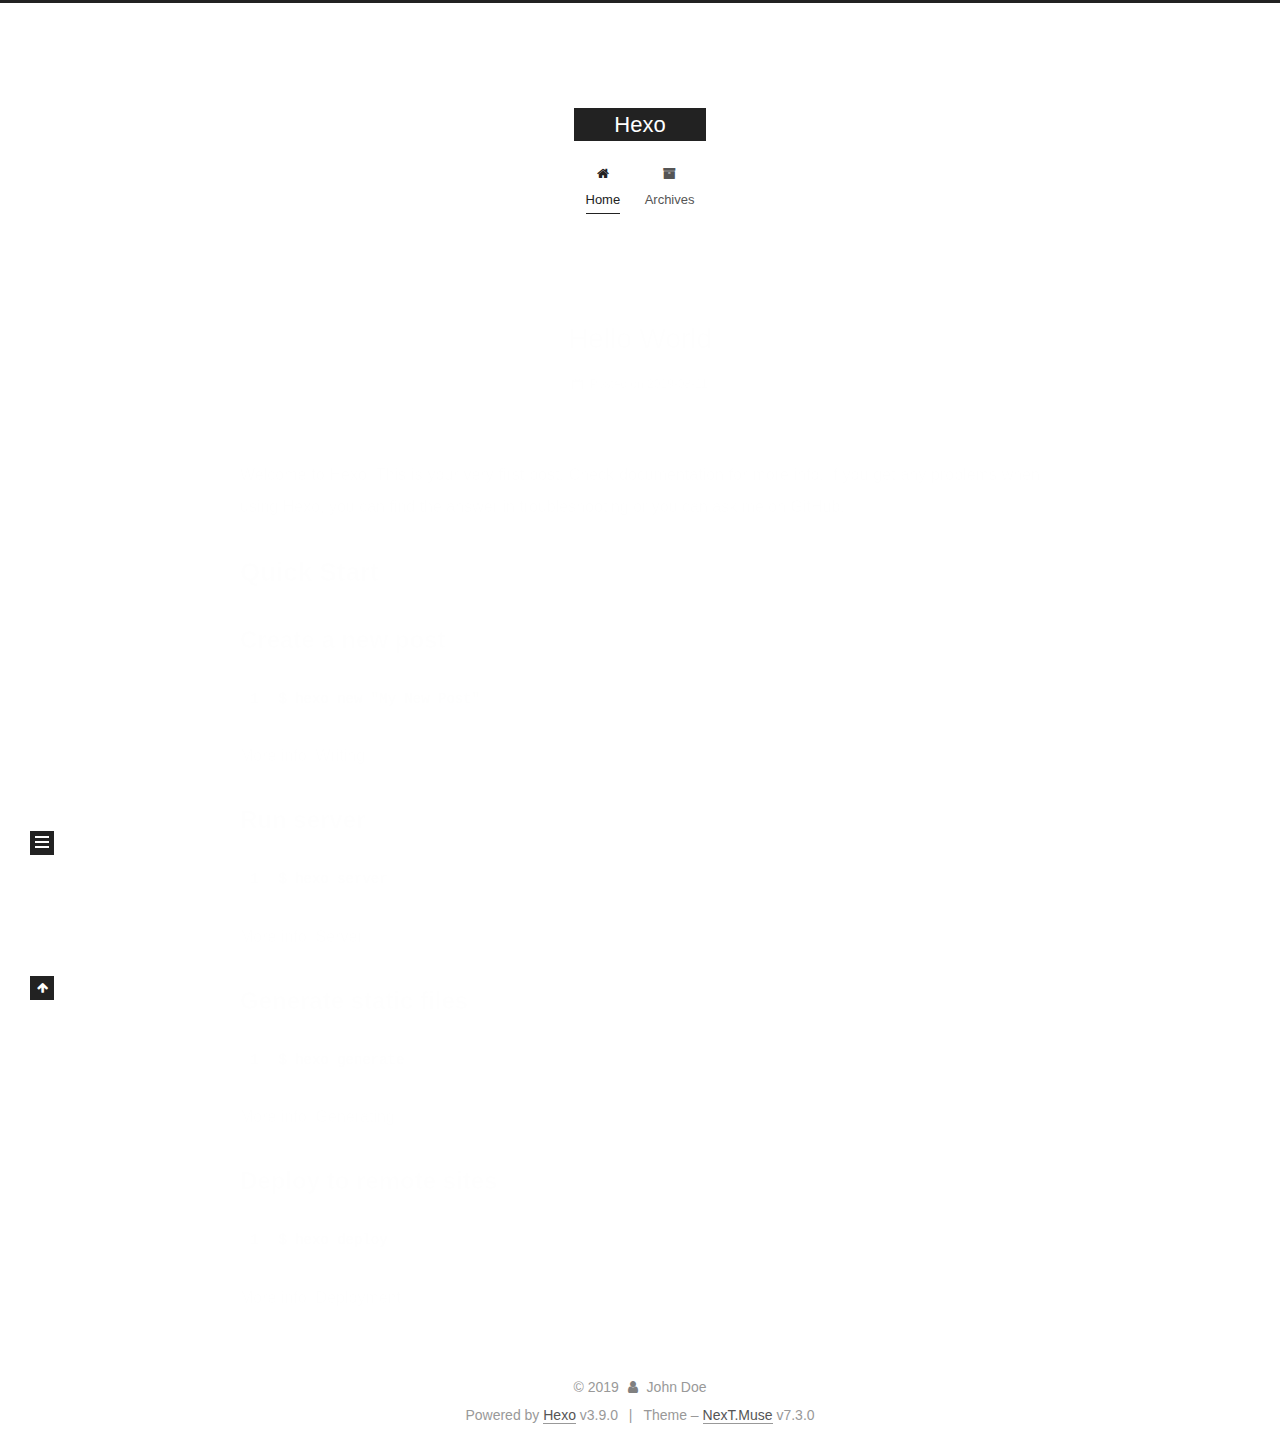
==== index.html @ 1caee9e0 "Site updated: 2019-08-15 14:48:21" ====
<!DOCTYPE html>





<html class="theme-next muse use-motion" lang="en">
<head>
  <meta charset="UTF-8">
<meta name="generator" content="Hexo 3.9.0">
<meta name="viewport" content="width=device-width, initial-scale=1, maximum-scale=2">
<meta name="theme-color" content="#222">
<meta http-equiv="X-UA-Compatible" content="IE=edge">
  <link rel="apple-touch-icon" sizes="180x180" href="/images/apple-touch-icon-next.png?v=7.3.0">
  <link rel="icon" type="image/png" sizes="32x32" href="/images/favicon-32x32-next.png?v=7.3.0">
  <link rel="icon" type="image/png" sizes="16x16" href="/images/favicon-16x16-next.png?v=7.3.0">
  <link rel="mask-icon" href="/images/logo.svg?v=7.3.0" color="#222">

<link rel="stylesheet" href="/css/main.css?v=7.3.0">


<link rel="stylesheet" href="/lib/font-awesome/css/font-awesome.min.css?v=4.7.0">


<script id="hexo-configurations">
  var NexT = window.NexT || {};
  var CONFIG = {
    root: '/',
    scheme: 'Muse',
    version: '7.3.0',
    exturl: false,
    sidebar: {"position":"left","display":"post","offset":12,"onmobile":false},
    back2top: {"enable":true,"sidebar":false,"scrollpercent":false},
    save_scroll: false,
    copycode: {"enable":false,"show_result":false,"style":null},
    fancybox: false,
    mediumzoom: false,
    lazyload: false,
    pangu: false,
    algolia: {
      applicationID: '',
      apiKey: '',
      indexName: '',
      hits: {"per_page":10},
      labels: {"input_placeholder":"Search for Posts","hits_empty":"We didn't find any results for the search: ${query}","hits_stats":"${hits} results found in ${time} ms"}
    },
    localsearch: {"enable":false,"trigger":"auto","top_n_per_article":1,"unescape":false,"preload":false},
    path: '',
    motion: {"enable":true,"async":false,"transition":{"post_block":"fadeIn","post_header":"slideDownIn","post_body":"slideDownIn","coll_header":"slideLeftIn","sidebar":"slideUpIn"}},
    translation: {
      copy_button: 'Copy',
      copy_success: 'Copied',
      copy_failure: 'Copy failed'
    }
  };
</script>

  <meta property="og:type" content="website">
<meta property="og:title" content="Hexo">
<meta property="og:url" content="http://yoursite.com/index.html">
<meta property="og:site_name" content="Hexo">
<meta property="og:locale" content="en">
<meta name="twitter:card" content="summary">
<meta name="twitter:title" content="Hexo">
  <link rel="canonical" href="http://yoursite.com/">


<script id="page-configurations">
  // https://hexo.io/docs/variables.html
  CONFIG.page = {
    sidebar: "",
    isHome: true,
    isPost: false,
    isPage: false,
    isArchive: false
  };
</script>

  <title>Hexo</title>
  








  <noscript>
  <style>
  .use-motion .motion-element,
  .use-motion .brand,
  .use-motion .menu-item,
  .sidebar-inner,
  .use-motion .post-block,
  .use-motion .pagination,
  .use-motion .comments,
  .use-motion .post-header,
  .use-motion .post-body,
  .use-motion .collection-title { opacity: initial; }

  .use-motion .logo,
  .use-motion .site-title,
  .use-motion .site-subtitle {
    opacity: initial;
    top: initial;
  }

  .use-motion .logo-line-before i { left: initial; }
  .use-motion .logo-line-after i { right: initial; }
  </style>
</noscript>

</head>

<body itemscope itemtype="http://schema.org/WebPage" lang="en">

  <div class="container sidebar-position-left">
    <div class="headband"></div>

    <header id="header" class="header" itemscope itemtype="http://schema.org/WPHeader">
      <div class="header-inner"><div class="site-brand-wrapper">
  <div class="site-meta">

    <div class="custom-logo-site-title">
      <a href="/" class="brand" rel="start">
        <span class="logo-line-before"><i></i></span>
        <span class="site-title">Hexo</span>
        <span class="logo-line-after"><i></i></span>
      </a>
    </div>
  </div>

  <div class="site-nav-toggle">
    <button aria-label="Toggle navigation bar">
      <span class="btn-bar"></span>
      <span class="btn-bar"></span>
      <span class="btn-bar"></span>
    </button>
  </div>
</div>


<nav class="site-nav">
  
  <ul id="menu" class="menu">
      
      
      
        
        <li class="menu-item menu-item-home">
      
    

    <a href="/" rel="section"><i class="menu-item-icon fa fa-fw fa-home"></i> <br>Home</a>

  </li>
      
      
      
        
        <li class="menu-item menu-item-archives">
      
    

    <a href="/archives/" rel="section"><i class="menu-item-icon fa fa-fw fa-archive"></i> <br>Archives</a>

  </li>
  </ul>

    

</nav>
</div>
    </header>

    


    <main id="main" class="main">
      <div class="main-inner">
        <div class="content-wrap">
          <div id="content" class="content page-home">
            
  <section id="posts" class="posts-expand">
      

  <article class="post post-type-normal" itemscope itemtype="http://schema.org/Article">
  
  
  
  <div class="post-block">
    <link itemprop="mainEntityOfPage" href="http://yoursite.com/2019/08/11/hello-world/">

    <span hidden itemprop="author" itemscope itemtype="http://schema.org/Person">
      <meta itemprop="name" content="John Doe">
      <meta itemprop="description" content="">
      <meta itemprop="image" content="/images/avatar.gif">
    </span>

    <span hidden itemprop="publisher" itemscope itemtype="http://schema.org/Organization">
      <meta itemprop="name" content="Hexo">
    </span>
      <header class="post-header">

        
          <h1 class="post-title" itemprop="name headline">
              
              <a href="/2019/08/11/hello-world/" class="post-title-link" itemprop="url">Hello World</a>
            
          </h1>
        

        <div class="post-meta">
            <span class="post-meta-item">
              <span class="post-meta-item-icon">
                <i class="fa fa-calendar-o"></i>
              </span>
              <span class="post-meta-item-text">Posted on</span>

              
                
              

              <time title="Created: 2019-08-11 15:59:13" itemprop="dateCreated datePublished" datetime="2019-08-11T15:59:13+09:00">2019-08-11</time>
            </span>
          

          

        </div>
      </header>

    
    
    
    <div class="post-body" itemprop="articleBody">

      
          
            <p>Welcome to <a href="https://hexo.io/" target="_blank" rel="noopener">Hexo</a>! This is your very first post. Check <a href="https://hexo.io/docs/" target="_blank" rel="noopener">documentation</a> for more info. If you get any problems when using Hexo, you can find the answer in <a href="https://hexo.io/docs/troubleshooting.html" target="_blank" rel="noopener">troubleshooting</a> or you can ask me on <a href="https://github.com/hexojs/hexo/issues" target="_blank" rel="noopener">GitHub</a>.</p>
<h2 id="Quick-Start"><a href="#Quick-Start" class="headerlink" title="Quick Start"></a>Quick Start</h2><h3 id="Create-a-new-post"><a href="#Create-a-new-post" class="headerlink" title="Create a new post"></a>Create a new post</h3><figure class="highlight bash"><table><tr><td class="gutter"><pre><span class="line">1</span><br></pre></td><td class="code"><pre><span class="line">$ hexo new <span class="string">"My New Post"</span></span><br></pre></td></tr></table></figure>

<p>More info: <a href="https://hexo.io/docs/writing.html" target="_blank" rel="noopener">Writing</a></p>
<h3 id="Run-server"><a href="#Run-server" class="headerlink" title="Run server"></a>Run server</h3><figure class="highlight bash"><table><tr><td class="gutter"><pre><span class="line">1</span><br></pre></td><td class="code"><pre><span class="line">$ hexo server</span><br></pre></td></tr></table></figure>

<p>More info: <a href="https://hexo.io/docs/server.html" target="_blank" rel="noopener">Server</a></p>
<h3 id="Generate-static-files"><a href="#Generate-static-files" class="headerlink" title="Generate static files"></a>Generate static files</h3><figure class="highlight bash"><table><tr><td class="gutter"><pre><span class="line">1</span><br></pre></td><td class="code"><pre><span class="line">$ hexo generate</span><br></pre></td></tr></table></figure>

<p>More info: <a href="https://hexo.io/docs/generating.html" target="_blank" rel="noopener">Generating</a></p>
<h3 id="Deploy-to-remote-sites"><a href="#Deploy-to-remote-sites" class="headerlink" title="Deploy to remote sites"></a>Deploy to remote sites</h3><figure class="highlight bash"><table><tr><td class="gutter"><pre><span class="line">1</span><br></pre></td><td class="code"><pre><span class="line">$ hexo deploy</span><br></pre></td></tr></table></figure>

<p>More info: <a href="https://hexo.io/docs/deployment.html" target="_blank" rel="noopener">Deployment</a></p>

          
        
      
    </div>

    
    
    
      <footer class="post-footer">
          <div class="post-eof"></div>
        
      </footer>
  </div>
  
  
  
  </article>

    
  </section>

  


          </div>
          

        </div>
          
  
  <div class="sidebar-toggle">
    <div class="sidebar-toggle-line-wrap">
      <span class="sidebar-toggle-line sidebar-toggle-line-first"></span>
      <span class="sidebar-toggle-line sidebar-toggle-line-middle"></span>
      <span class="sidebar-toggle-line sidebar-toggle-line-last"></span>
    </div>
  </div>

  <aside id="sidebar" class="sidebar">
    <div class="sidebar-inner">

      <div class="site-overview-wrap sidebar-panel sidebar-panel-active">
        <div class="site-overview">

          <div class="site-author motion-element" itemprop="author" itemscope itemtype="http://schema.org/Person">
  <p class="site-author-name" itemprop="name">John Doe</p>
  <div class="site-description motion-element" itemprop="description"></div>
</div>
  <nav class="site-state motion-element">
      <div class="site-state-item site-state-posts">
        
          <a href="/archives/">
        
          <span class="site-state-item-count">1</span>
          <span class="site-state-item-name">posts</span>
        </a>
      </div>
    
  </nav>



        </div>
      </div>

    </div>
  </aside>
  <div id="sidebar-dimmer"></div>


      </div>
    </main>

    <footer id="footer" class="footer">
      <div class="footer-inner">
        <div class="copyright">&copy; <span itemprop="copyrightYear">2019</span>
  <span class="with-love" id="animate">
    <i class="fa fa-user"></i>
  </span>
  <span class="author" itemprop="copyrightHolder">John Doe</span>
</div>
  <div class="powered-by">Powered by <a href="https://hexo.io" class="theme-link" rel="noopener" target="_blank">Hexo</a> v3.9.0</div>
  <span class="post-meta-divider">|</span>
  <div class="theme-info">Theme – <a href="https://theme-next.org" class="theme-link" rel="noopener" target="_blank">NexT.Muse</a> v7.3.0</div>

        








        
      </div>
    </footer>
      <div class="back-to-top">
        <i class="fa fa-arrow-up"></i>
      </div>

    

  </div>

  
  <script src="/lib/jquery/index.js?v=3.4.1"></script>
  <script src="/lib/velocity/velocity.min.js?v=1.2.1"></script>
  <script src="/lib/velocity/velocity.ui.min.js?v=1.2.1"></script>

<script src="/js/utils.js?v=7.3.0"></script>
  <script src="/js/motion.js?v=7.3.0"></script>


  <script src="/js/schemes/muse.js?v=7.3.0"></script>


<script src="/js/next-boot.js?v=7.3.0"></script>




  




























  

  

  


  
</body>
</html>
---- css/main.css ----
html {
  line-height: 1.15; /* 1 */
  -webkit-text-size-adjust: 100%; /* 2 */
}
body {
  margin: 0;
}
main {
  display: block;
}
h1 {
  font-size: 2em;
  margin: 0.67em 0;
}
hr {
  box-sizing: content-box; /* 1 */
  height: 0; /* 1 */
  overflow: visible; /* 2 */
}
pre {
  font-family: monospace, monospace; /* 1 */
  font-size: 1em; /* 2 */
}
a {
  background-color: transparent;
}
abbr[title] {
  border-bottom: none; /* 1 */
  text-decoration: underline; /* 2 */
  text-decoration: underline dotted; /* 2 */
}
b,
strong {
  font-weight: bolder;
}
code,
kbd,
samp {
  font-family: monospace, monospace; /* 1 */
  font-size: 1em; /* 2 */
}
small {
  font-size: 80%;
}
sub,
sup {
  font-size: 75%;
  line-height: 0;
  position: relative;
  vertical-align: baseline;
}
sub {
  bottom: -0.25em;
}
sup {
  top: -0.5em;
}
img {
  border-style: none;
}
button,
input,
optgroup,
select,
textarea {
  font-family: inherit; /* 1 */
  font-size: 100%; /* 1 */
  line-height: 1.15; /* 1 */
  margin: 0; /* 2 */
}
button,
input {
/* 1 */
  overflow: visible;
}
button,
select {
/* 1 */
  text-transform: none;
}
button,
[type='button'],
[type='reset'],
[type='submit'] {
  -webkit-appearance: button;
}
button::-moz-focus-inner,
[type='button']::-moz-focus-inner,
[type='reset']::-moz-focus-inner,
[type='submit']::-moz-focus-inner {
  border-style: none;
  padding: 0;
}
button:-moz-focusring,
[type='button']:-moz-focusring,
[type='reset']:-moz-focusring,
[type='submit']:-moz-focusring {
  outline: 1px dotted ButtonText;
}
fieldset {
  padding: 0.35em 0.75em 0.625em;
}
legend {
  box-sizing: border-box; /* 1 */
  color: inherit; /* 2 */
  display: table; /* 1 */
  max-width: 100%; /* 1 */
  padding: 0; /* 3 */
  white-space: normal; /* 1 */
}
progress {
  vertical-align: baseline;
}
textarea {
  overflow: auto;
}
[type='checkbox'],
[type='radio'] {
  box-sizing: border-box; /* 1 */
  padding: 0; /* 2 */
}
[type='number']::-webkit-inner-spin-button,
[type='number']::-webkit-outer-spin-button {
  height: auto;
}
[type='search'] {
  outline-offset: -2px; /* 2 */
  -webkit-appearance: textfield; /* 1 */
}
[type='search']::-webkit-search-decoration {
  -webkit-appearance: none;
}
::-webkit-file-upload-button {
  font: inherit; /* 2 */
  -webkit-appearance: button; /* 1 */
}
details {
  display: block;
}
summary {
  display: list-item;
}
template {
  display: none;
}
[hidden] {
  display: none;
}
::selection {
  background: #262a30;
  color: #fff;
}
body {
  background: #fff;
  color: #555;
  font-family: 'Lato', "PingFang SC", "Microsoft YaHei", sans-serif;
  font-size: 1em;
  line-height: 2;
  position: relative;
}
@media (max-width: 991px) {
  body {
    padding-right: 0 !important;
  }
}
h1,
h2,
h3,
h4,
h5,
h6 {
  font-family: 'Lato', "PingFang SC", "Microsoft YaHei", sans-serif;
  font-weight: bold;
  line-height: 1.5;
  margin: 20px 0 15px;
  padding: 0;
}
h1 {
  font-size: 1.75em;
}
h2 {
  font-size: 1.625em;
}
h3 {
  font-size: 1.5em;
}
h4 {
  font-size: 1.375em;
}
h5 {
  font-size: 1.25em;
}
h6 {
  font-size: 1.125em;
}
p {
  margin: 0 0 20px 0;
}
a,
span.exturl {
  overflow-wrap: break-word;
  word-wrap: break-word;
  background-color: transparent;
  border-bottom: 1px solid #999;
  color: #555;
  outline: none;
  text-decoration: none;
  cursor: pointer;
}
a:hover,
span.exturl:hover {
  border-bottom-color: #222;
  color: #222;
}
video {
  display: block;
  margin-left: auto;
  margin-right: auto;
  max-width: 100%;
}
img {
  display: block;
  height: auto;
  margin: auto;
  max-width: 100%;
}
hr {
  background-color: #ddd;
  background-image: repeating-linear-gradient(-45deg, #fff, #fff 4px, transparent 4px, transparent 8px);
  border: none;
  height: 3px;
  margin: 40px 0;
}
blockquote {
  border-left: 4px solid #ddd;
  color: #666;
  margin: 0;
  padding: 0 15px;
}
blockquote cite::before {
  content: '-';
  padding: 0 5px;
}
dt {
  font-weight: 700;
}
dd {
  margin: 0;
  padding: 0;
}
kbd {
  background-color: #f9f9f9;
  background-image: linear-gradient(top, #eee, #fff, #eee);
  border: 1px solid #ccc;
  border-radius: 0.2em;
  box-shadow: 0.1em 0.1em 0.2em rgba(0,0,0,0.1);
  font-family: inherit;
  padding: 0.1em 0.3em;
  white-space: nowrap;
}
.text-left {
  text-align: left;
}
.text-center {
  text-align: center;
}
.text-right {
  text-align: right;
}
.text-justify {
  text-align: justify;
}
.text-nowrap {
  white-space: nowrap;
}
.text-lowercase {
  text-transform: lowercase;
}
.text-uppercase {
  text-transform: uppercase;
}
.text-capitalize {
  text-transform: capitalize;
}
.center-block {
  display: block;
  margin-left: auto;
  margin-right: auto;
}
.clearfix::before,
.clearfix::after {
  content: ' ';
  display: table;
}
.clearfix::after {
  clear: both;
}
.pullquote {
  width: 45%;
}
.pullquote.left {
  float: left;
  margin-left: 5px;
  margin-right: 10px;
}
.pullquote.right {
  float: right;
  margin-left: 10px;
  margin-right: 5px;
}
.affix {
  position: fixed;
}
.translation {
  color: #999;
  font-size: 0.875em;
  margin-top: -20px;
}
.scrollbar-measure {
  height: 100px;
  overflow: scroll;
  position: absolute;
  top: -9999px;
  width: 100px;
}
.use-motion .motion-element {
  opacity: 0;
}
.table-container {
  margin: 20px 0;
  overflow: auto;
  -webkit-overflow-scrolling: touch;
}
.highlight .table-container {
  margin: 0;
}
table {
  border-collapse: collapse;
  border-spacing: 0;
  font-size: 0.875em;
  width: 100%;
}
table > tbody > tr:nth-of-type(odd) {
  background-color: #f9f9f9;
}
table > tbody > tr:hover {
  background-color: #f5f5f5;
}
caption,
th,
td {
  font-weight: normal;
  padding: 8px;
  text-align: left;
  vertical-align: middle;
}
th,
td {
  border: 1px solid #ddd;
  border-bottom: 3px solid #ddd;
}
th {
  font-weight: 700;
  padding-bottom: 10px;
}
td {
  border-bottom-width: 1px;
}
html,
body {
  height: 100%;
}
.container {
  position: relative;
}
.header-inner {
  margin: 0 auto;
  padding: 100px 0 70px;
  width: 700px;
}
@media (min-width: 1200px) {
  .container .header-inner {
    width: 800px;
  }
}
@media (min-width: 1600px) {
  .container .header-inner {
    width: 900px;
  }
}
.main-inner {
  margin: 0 auto;
  width: 700px;
}
@media (min-width: 1200px) {
  .container .main-inner {
    width: 800px;
  }
}
@media (min-width: 1600px) {
  .container .main-inner {
    width: 900px;
  }
}
.footer {
  padding: 20px 0;
}
.footer-inner {
  box-sizing: border-box;
  margin: 0 auto;
  width: 700px;
}
@media (min-width: 1200px) {
  .container .footer-inner {
    width: 800px;
  }
}
@media (min-width: 1600px) {
  .container .footer-inner {
    width: 900px;
  }
}
pre,
.highlight {
  background: #f7f7f7;
  color: #4d4d4c;
  line-height: 1.6;
  margin: 20px 0;
}
pre,
code {
  font-family: consolas, Menlo, "PingFang SC", "Microsoft YaHei", monospace;
}
code {
  overflow-wrap: break-word;
  word-wrap: break-word;
  background: #eee;
  border-radius: 3px;
  color: #555;
  padding: 2px 4px;
}
pre {
  overflow: auto;
  padding: 10px;
}
pre code {
  background: none;
  color: #4d4d4c;
  font-size: 0.875em;
  padding: 0;
  text-shadow: none;
}
.highlight *::selection {
  background: #d6d6d6;
}
.highlight pre {
  border: none;
  margin: 0;
  padding: 10px 0;
}
.highlight table {
  border: none;
  margin: 0;
  width: auto;
}
.highlight td {
  border: none;
  padding: 0;
}
.highlight figcaption {
  background: #eee;
  border-bottom: 1px solid #e9e9e9;
  color: #4d4d4c;
  line-height: 1em;
  margin: 0;
  padding: 0.5em;
}
.highlight figcaption::before,
.highlight figcaption::after {
  content: ' ';
  display: table;
}
.highlight figcaption::after {
  clear: both;
}
.highlight figcaption a {
  color: #4d4d4c;
  float: right;
}
.highlight figcaption a:hover {
  border-bottom-color: #4d4d4c;
}
.highlight .gutter pre {
  background-color: #eff2f3;
  color: #869194;
  padding-left: 10px;
  padding-right: 10px;
  text-align: right;
}
.highlight .code pre {
  background-color: #f7f7f7;
  padding-left: 10px;
  width: 100%;
}
.gutter {
  user-select: none;
  -moz-user-select: none;
  -ms-user-select: none;
  -webkit-user-select: none;
}
.gist table {
  width: auto;
}
.gist table td {
  border: none;
}
pre .deletion {
  background: #fdd;
}
pre .addition {
  background: #dfd;
}
pre .meta {
  color: #eab700;
  user-select: none;
  -moz-user-select: none;
  -ms-user-select: none;
  -webkit-user-select: none;
}
pre .comment {
  color: #8e908c;
}
pre .variable,
pre .attribute,
pre .tag,
pre .name,
pre .regexp,
pre .ruby .constant,
pre .xml .tag .title,
pre .xml .pi,
pre .xml .doctype,
pre .html .doctype,
pre .css .id,
pre .css .class,
pre .css .pseudo {
  color: #c82829;
}
pre .number,
pre .preprocessor,
pre .built_in,
pre .builtin-name,
pre .literal,
pre .params,
pre .constant,
pre .command {
  color: #f5871f;
}
pre .ruby .class .title,
pre .css .rules .attribute,
pre .string,
pre .symbol,
pre .value,
pre .inheritance,
pre .header,
pre .ruby .symbol,
pre .xml .cdata,
pre .special,
pre .formula {
  color: #718c00;
}
pre .title,
pre .css .hexcolor {
  color: #3e999f;
}
pre .function,
pre .python .decorator,
pre .python .title,
pre .ruby .function .title,
pre .ruby .title .keyword,
pre .perl .sub,
pre .javascript .title,
pre .coffeescript .title {
  color: #4271ae;
}
pre .keyword,
pre .javascript .function {
  color: #8959a8;
}
.blockquote-center,
.page-home .post-type-quote blockquote,
.page-post-detail .post-type-quote blockquote {
  border-left: none;
  margin: 40px 0;
  padding: 0;
  position: relative;
  text-align: center;
}
.blockquote-center::before,
.page-home .post-type-quote blockquote::before,
.page-post-detail .post-type-quote blockquote::before,
.blockquote-center::after,
.page-home .post-type-quote blockquote::after,
.page-post-detail .post-type-quote blockquote::after {
  background-position: 0 -6px;
  background-repeat: no-repeat;
  background-size: 22px 22px;
  content: ' ';
  display: block;
  height: 24px;
  opacity: 0.2;
  position: absolute;
  width: 100%;
}
.blockquote-center::before,
.page-home .post-type-quote blockquote::before,
.page-post-detail .post-type-quote blockquote::before {
  background-image: url("../images/quote-l.svg");
  border-top: 1px solid #ccc;
  top: -20px;
}
.blockquote-center::after,
.page-home .post-type-quote blockquote::after,
.page-post-detail .post-type-quote blockquote::after {
  background-image: url("../images/quote-r.svg");
  background-position: 100% 8px;
  border-bottom: 1px solid #ccc;
  bottom: -20px;
}
.blockquote-center p,
.page-home .post-type-quote blockquote p,
.page-post-detail .post-type-quote blockquote p,
.blockquote-center div,
.page-home .post-type-quote blockquote div,
.page-post-detail .post-type-quote blockquote div {
  text-align: center;
}
.post .post-body .group-picture img {
  border: none;
  box-sizing: border-box;
  margin: 0 auto;
  padding: 0 3px;
}
.post-body .group-picture-row {
  margin-bottom: 6px;
  overflow: hidden;
}
.post-body .group-picture-column {
  float: left;
  margin-bottom: 10px;
}
.page-archive .group-picture-container {
  overflow: hidden;
}
.page-archive .group-picture-row {
  float: left;
}
.page-archive .group-picture-row:first-child {
  margin-top: 6px;
}
.page-archive .group-picture-column {
  max-height: 150px;
  max-width: 150px;
}
.post-body .label {
  display: inline;
  padding: 0 2px;
}
.post-body .label.default {
  background-color: #f0f0f0;
}
.post-body .label.primary {
  background-color: #efe6f7;
}
.post-body .label.info {
  background-color: #e5f2f8;
}
.post-body .label.success {
  background-color: #e7f4e9;
}
.post-body .label.warning {
  background-color: #fcf6e1;
}
.post-body .label.danger {
  background-color: #fae8eb;
}
.post-body .tabs {
  margin-bottom: 20px;
}
.post-body .tabs,
.tabs-comment {
  display: block;
  padding-top: 10px;
  position: relative;
}
.post-body .tabs ul.nav-tabs,
.tabs-comment ul.nav-tabs {
  display: flex;
  flex-wrap: wrap;
  margin: 0;
  margin-bottom: -1px;
  padding: 0;
}
@media (max-width: 413px) {
  .post-body .tabs ul.nav-tabs,
  .tabs-comment ul.nav-tabs {
    display: block;
    margin-bottom: 5px;
  }
}
.post-body .tabs ul.nav-tabs li.tab,
.tabs-comment ul.nav-tabs li.tab {
  background-color: #fff;
  border-bottom: 1px solid #ddd;
  border-left: 1px solid transparent;
  border-right: 1px solid transparent;
  border-top: 3px solid transparent;
  flex-grow: 1;
  list-style-type: none;
}
@media (max-width: 413px) {
  .post-body .tabs ul.nav-tabs li.tab,
  .tabs-comment ul.nav-tabs li.tab {
    border-bottom: 1px solid transparent;
    border-left: 3px solid transparent;
    border-right: 1px solid transparent;
    border-top: 1px solid transparent;
  }
}
.post-body .tabs ul.nav-tabs li.tab a,
.tabs-comment ul.nav-tabs li.tab a {
  border-bottom: initial;
  display: block;
  line-height: 1.8em;
  outline: 0;
  padding: 0.25em 0.75em;
  text-align: center;
  transition-delay: 0s;
  transition-duration: 0.2s;
  transition-timing-function: ease-out;
}
.post-body .tabs ul.nav-tabs li.tab a i,
.tabs-comment ul.nav-tabs li.tab a i {
  width: 1.285714285714286em;
}
.post-body .tabs ul.nav-tabs li.tab.active,
.tabs-comment ul.nav-tabs li.tab.active {
  border-bottom: 1px solid transparent;
  border-left: 1px solid #ddd;
  border-right: 1px solid #ddd;
  border-top: 3px solid #fc6423;
}
@media (max-width: 413px) {
  .post-body .tabs ul.nav-tabs li.tab.active,
  .tabs-comment ul.nav-tabs li.tab.active {
    border-bottom: 1px solid #ddd;
    border-left: 3px solid #fc6423;
    border-right: 1px solid #ddd;
    border-top: 1px solid #ddd;
  }
}
.post-body .tabs ul.nav-tabs li.tab.active a,
.tabs-comment ul.nav-tabs li.tab.active a {
  color: #555;
  cursor: default;
}
.post-body .tabs .tab-content .tab-pane,
.tabs-comment .tab-content .tab-pane {
  border: 1px solid #ddd;
  padding: 20px 20px 0 20px;
}
.post-body .tabs .tab-content .tab-pane:not(.active),
.tabs-comment .tab-content .tab-pane:not(.active) {
  display: none;
}
.post-body .tabs .tab-content .tab-pane.active,
.tabs-comment .tab-content .tab-pane.active {
  display: block;
}
.post-body .note {
  margin-bottom: 20px;
  padding: 15px;
  position: relative;
  border: 1px solid #eee;
  border-left-width: 5px;
  border-radius: 3px;
}
.post-body .note h2,
.post-body .note h3,
.post-body .note h4,
.post-body .note h5,
.post-body .note h6 {
  margin-top: 0;
  border-bottom: initial;
  margin-bottom: 0;
  padding-top: 0 !important;
}
.post-body .note p:first-child,
.post-body .note ul:first-child,
.post-body .note ol:first-child,
.post-body .note table:first-child,
.post-body .note pre:first-child,
.post-body .note blockquote:first-child,
.post-body .note img:first-child {
  margin-top: 0;
}
.post-body .note p:last-child,
.post-body .note ul:last-child,
.post-body .note ol:last-child,
.post-body .note table:last-child,
.post-body .note pre:last-child,
.post-body .note blockquote:last-child,
.post-body .note img:last-child {
  margin-bottom: 0;
}
.post-body .note.default {
  border-left-color: #777;
}
.post-body .note.default h2,
.post-body .note.default h3,
.post-body .note.default h4,
.post-body .note.default h5,
.post-body .note.default h6 {
  color: #777;
}
.post-body .note.primary {
  border-left-color: #6f42c1;
}
.post-body .note.primary h2,
.post-body .note.primary h3,
.post-body .note.primary h4,
.post-body .note.primary h5,
.post-body .note.primary h6 {
  color: #6f42c1;
}
.post-body .note.info {
  border-left-color: #428bca;
}
.post-body .note.info h2,
.post-body .note.info h3,
.post-body .note.info h4,
.post-body .note.info h5,
.post-body .note.info h6 {
  color: #428bca;
}
.post-body .note.success {
  border-left-color: #5cb85c;
}
.post-body .note.success h2,
.post-body .note.success h3,
.post-body .note.success h4,
.post-body .note.success h5,
.post-body .note.success h6 {
  color: #5cb85c;
}
.post-body .note.warning {
  border-left-color: #f0ad4e;
}
.post-body .note.warning h2,
.post-body .note.warning h3,
.post-body .note.warning h4,
.post-body .note.warning h5,
.post-body .note.warning h6 {
  color: #f0ad4e;
}
.post-body .note.danger {
  border-left-color: #d9534f;
}
.post-body .note.danger h2,
.post-body .note.danger h3,
.post-body .note.danger h4,
.post-body .note.danger h5,
.post-body .note.danger h6 {
  color: #d9534f;
}
.btn {
  background: #222;
  border: 2px solid #222;
  border-radius: 0;
  color: #fff;
  display: inline-block;
  font-size: 0.875em;
  padding: 0 20px;
  text-decoration: none;
  transition-property: background-color;
  transition-delay: 0s;
  transition-duration: 0.2s;
  transition-timing-function: ease-in-out;
  line-height: 2;
}
.btn:hover {
  background: #fff;
  border-color: #222;
  color: #222;
}
.btn +.btn {
  margin: 0 0 8px 8px;
}
.btn .fa-fw {
  text-align: left;
  width: 1.285714285714286em;
}
.btn-bar {
  background: #555;
  border-radius: 1px;
  display: block;
  height: 2px;
  width: 22px;
}
.btn-bar+.btn-bar {
  margin-top: 4px;
}
.page-number-basic,
.pagination .prev,
.pagination .next,
.pagination .page-number,
.pagination .space {
  display: inline-block;
  margin: 0 10px;
  padding: 0 11px;
  position: relative;
  top: -1px;
}
@media (max-width: 767px) {
  .page-number-basic,
  .pagination .prev,
  .pagination .next,
  .pagination .page-number,
  .pagination .space {
    margin: 0 5px;
  }
}
.pagination {
  border-top: 1px solid #eee;
  margin: 120px 0 40px;
  text-align: center;
}
.pagination .prev,
.pagination .next,
.pagination .page-number {
  border-bottom: 0;
  border-top: 1px solid #eee;
  transition-property: border-color;
  transition-delay: 0s;
  transition-duration: 0.2s;
  transition-timing-function: ease-in-out;
}
.pagination .prev:hover,
.pagination .next:hover,
.pagination .page-number:hover {
  border-top-color: #222;
}
.pagination .space {
  margin: 0;
  padding: 0;
}
.pagination .prev {
  margin-left: 0;
}
.pagination .next {
  margin-right: 0;
}
.pagination .page-number.current {
  background: #ccc;
  border-top-color: #ccc;
  color: #fff;
}
@media (max-width: 767px) {
  .pagination {
    border-top: none;
  }
  .pagination .prev,
  .pagination .next,
  .pagination .page-number {
    border-bottom: 1px solid #eee;
    border-top: 0;
    margin-bottom: 10px;
    padding: 0 10px;
  }
  .pagination .prev:hover,
  .pagination .next:hover,
  .pagination .page-number:hover {
    border-bottom-color: #222;
  }
}
.comments {
  margin: 60px 20px 0;
  overflow: hidden;
}
.comment-button-group {
  display: flex;
  flex-wrap: wrap-reverse;
  justify-content: center;
  margin: 1em 0;
}
.comment-button-group .comment-button {
  margin: 0.1em 0.2em;
}
.comment-button-group .comment-button.active {
  background: #fff;
  border-color: #222;
  color: #222;
}
.comment-position {
  display: none;
}
.comment-position.active {
  display: block;
}
.tabs-comment {
  background: #fff;
  margin-top: 4em;
  padding-top: 0;
}
.tabs-comment .comments {
  border: 0;
  box-shadow: none;
  margin-top: 0;
  padding-top: 0;
}
.back-to-top {
  background: #222;
  bottom: -100px;
  box-sizing: border-box;
  color: #fff;
  cursor: pointer;
  font-size: 12px;
  opacity: 1;
  padding: 0 6px;
  position: fixed;
  right: 30px;
  text-align: center;
  transition-property: bottom;
  width: 24px;
  z-index: 1050;
  transition-delay: 0s;
  transition-duration: 0.2s;
  transition-timing-function: ease-in-out;
}
.back-to-top:hover {
  color: #87daff;
}
.back-to-top.back-to-top-on {
  bottom: 19px;
}
@media (max-width: 991px) {
  .back-to-top {
    opacity: 0.8;
    right: 20px;
  }
}
.header {
  background: transparent;
}
.header-inner {
  position: relative;
}
.headband {
  background: #222;
  height: 3px;
}
.site-meta {
  margin: 0;
  text-align: center;
}
@media (max-width: 767px) {
  .site-meta {
    text-align: center;
  }
}
.brand {
  background: #222;
  border-bottom: none;
  color: #fff;
  display: inline-block;
  line-height: 1.375em;
  padding: 0 40px;
  position: relative;
}
.brand:hover {
  color: #fff;
}
.logo {
  display: inline-block;
  line-height: 36px;
  margin-right: 5px;
  vertical-align: top;
}
.site-title {
  display: inline-block;
  font-family: 'Lato', "PingFang SC", "Microsoft YaHei", sans-serif;
  font-size: 1.375em;
  font-weight: normal;
  line-height: 1.5;
  vertical-align: top;
}
.site-subtitle {
  color: #999;
  font-size: 0.8125em;
  margin-top: 10px;
}
.use-motion .brand {
  opacity: 0;
}
.use-motion .logo,
.use-motion .site-title,
.use-motion .site-subtitle,
.use-motion .custom-logo-image {
  opacity: 0;
  position: relative;
  top: -10px;
}
.site-nav-toggle {
  display: none;
  left: 10px;
  position: absolute;
}
@media (max-width: 767px) {
  .site-nav-toggle {
    display: block;
  }
}
.site-nav-toggle button {
  background: transparent;
  border: none;
  margin-top: 2px;
  padding: 9px 10px;
}
@media (max-width: 767px) {
  .site-nav {
    border-top: 1px solid #ddd;
    clear: both;
    display: none;
    margin: 0 -10px;
    padding: 0 10px;
  }
}
@media (min-width: 768px) and (max-width: 991px) {
  .site-nav {
    display: block !important;
  }
}
@media (min-width: 992px) {
  .site-nav {
    display: block !important;
  }
}
.menu {
  margin-top: 20px;
  padding-left: 0;
  text-align: center;
}
.menu .menu-item {
  display: inline-block;
  list-style: none;
  margin: 0 10px;
}
@media (max-width: 767px) {
  .menu .menu-item {
    margin-top: 10px;
  }
}
.menu .menu-item a,
.menu .menu-item span.exturl {
  border-bottom: 1px solid transparent;
  display: block;
  font-size: 0.8125em;
  line-height: inherit;
  transition-property: border-color;
  transition-delay: 0s;
  transition-duration: 0.2s;
  transition-timing-function: ease-in-out;
}
.menu .menu-item a:hover,
.menu .menu-item span.exturl:hover {
  border-bottom-color: #222;
}
.menu .menu-item .fa {
  margin-right: 5px;
}
.use-motion .menu-item {
  opacity: 0;
}
.post-body {
  overflow-wrap: break-word;
  word-wrap: break-word;
  font-family: 'Lato', "PingFang SC", "Microsoft YaHei", sans-serif;
}
.post-body span.exturl .fa {
  font-size: 0.875em;
  margin-left: 4px;
}
.post-body .image-caption,
.post-body .figure .caption {
  color: #999;
  font-size: 0.875em;
  font-weight: bold;
  line-height: 1;
  margin: -20px auto 15px;
  text-align: center;
}
.post-sticky-flag {
  display: inline-block;
  transform: rotate(30deg);
}
.use-motion .post-block,
.use-motion .pagination,
.use-motion .comments {
  opacity: 0;
}
.use-motion .post-header {
  opacity: 0;
}
.use-motion .post-body {
  opacity: 0;
}
.use-motion .collection-title {
  opacity: 0;
}
.post-button {
  margin-top: 40px;
}
.posts-collapse {
  margin-left: 55px;
  position: relative;
  z-index: 1010;
}
@media (max-width: 767px) {
  .posts-collapse {
    margin-left: 20px;
    margin-right: 20px;
  }
  .posts-collapse .post-title,
  .posts-collapse .post-meta {
    display: block;
    text-align: left;
    width: auto;
  }
}
.posts-collapse .collection-title {
  margin: 60px 0;
  position: relative;
}
.posts-collapse .collection-title h1,
.posts-collapse .collection-title h2 {
  margin-left: 20px;
}
.posts-collapse .collection-title small {
  color: #bbb;
  margin-left: 5px;
}
.posts-collapse .collection-title::before {
  background: #bbb;
  border-radius: 50%;
  content: ' ';
  height: 8px;
  left: 0;
  margin-left: -4px;
  margin-top: -4px;
  position: absolute;
  top: 50%;
  width: 8px;
}
.posts-collapse .post {
  margin: 30px 0;
}
.posts-collapse .post-header {
  position: relative;
  transition-delay: 0s;
  transition-duration: 0.2s;
  transition-timing-function: ease-in-out;
  border-bottom: 1px dashed #ccc;
  transition-property: border;
}
.posts-collapse .post-header::before {
  background: #bbb;
  border: 1px solid #fff;
  border-radius: 50%;
  content: ' ';
  height: 6px;
  left: 0;
  margin-left: -4px;
  position: absolute;
  top: 0.75em;
  width: 6px;
  transition-delay: 0s;
  transition-duration: 0.2s;
  transition-timing-function: ease-in-out;
  transition-property: background;
}
.posts-collapse .post-header:hover {
  border-bottom-color: #666;
}
.posts-collapse .post-header:hover::before {
  background: #222;
}
.posts-collapse .post-title {
  font-size: 1em;
  font-weight: normal;
  line-height: inherit;
  margin-bottom: 0;
  margin-left: 3.75em;
}
.posts-collapse .post-title::after {
  margin-left: 3px;
  opacity: 0.6;
}
.posts-collapse .post-title a,
.posts-collapse .post-title span.exturl {
  border-bottom: none;
  color: #666;
}
.posts-collapse .post-meta {
  font-size: 0.75em;
  left: 20px;
  position: absolute;
  top: 5px;
}
.posts-collapse::after {
  background: #f5f5f5;
  content: ' ';
  height: 100%;
  left: 0;
  margin-left: -2px;
  position: absolute;
  top: 1.25em;
  width: 4px;
  z-index: -1;
}
.posts-collapse .fa-external-link {
  font-size: 0.875em;
  margin-left: 5px;
}
.posts-expand .post-eof {
  background: #ccc;
  height: 1px;
  margin: 80px auto 60px;
  text-align: center;
  width: 8%;
}
.post:last-child .post-eof {
  display: none;
}
.posts-expand {
  padding-top: 40px;
}
@media (max-width: 767px) {
  .posts-expand {
    margin: 0 20px;
  }
  .post-body .highlight {
    margin-left: 0;
    margin-right: 0;
    padding: 0;
  }
}
@media (min-width: 992px) {
  .posts-expand .post-body {
    text-align: justify;
  }
}
@media (max-width: 991px) {
  .posts-expand .post-body {
    text-align: justify;
  }
}
.posts-expand .post-body h2,
.posts-expand .post-body h3,
.posts-expand .post-body h4,
.posts-expand .post-body h5,
.posts-expand .post-body h6 {
  padding-top: 10px;
}
.posts-expand .post-body h2 .header-anchor,
.posts-expand .post-body h3 .header-anchor,
.posts-expand .post-body h4 .header-anchor,
.posts-expand .post-body h5 .header-anchor,
.posts-expand .post-body h6 .header-anchor {
  border-bottom-style: none;
  color: #ccc;
  float: right;
  margin-left: 10px;
  visibility: hidden;
}
.posts-expand .post-body h2 .header-anchor:hover,
.posts-expand .post-body h3 .header-anchor:hover,
.posts-expand .post-body h4 .header-anchor:hover,
.posts-expand .post-body h5 .header-anchor:hover,
.posts-expand .post-body h6 .header-anchor:hover {
  color: inherit;
}
.posts-expand .post-body h2:hover .header-anchor,
.posts-expand .post-body h3:hover .header-anchor,
.posts-expand .post-body h4:hover .header-anchor,
.posts-expand .post-body h5:hover .header-anchor,
.posts-expand .post-body h6:hover .header-anchor {
  visibility: visible;
}
.posts-expand .post-body img {
  border: 1px solid #ddd;
  box-sizing: border-box;
  margin: 0 auto 20px;
  padding: 3px;
}
.post-gallery {
  border-collapse: separate;
  display: table;
  table-layout: fixed;
  width: 100%;
}
.post-gallery-row {
  display: table-row;
}
.post-gallery .post-gallery-img {
  border: none;
  display: table-cell;
  text-align: center;
  vertical-align: middle;
}
.post-gallery .post-gallery-img img {
  border: none;
  max-height: 100%;
  max-width: 100%;
}
.fancybox-close,
.fancybox-close:hover {
  border: none;
}
.posts-expand .post-meta {
  color: #999;
  font-family: 'Lato', "PingFang SC", "Microsoft YaHei", sans-serif;
  margin: 3px 0 60px 0;
  text-align: center;
}
.posts-expand .post-meta .post-description {
  font-size: 0.875em;
  margin-top: 2px;
}
.posts-expand .post-meta time {
  border-bottom: 1px dashed #999;
  cursor: help;
}
.post-meta .post-meta-item + .post-meta-item::before {
  content: '|';
  margin: 0 0.5em;
}
.post-meta .post-meta-item {
  font-size: 0.75em;
}
.post-meta-divider {
  margin: 0 0.5em;
}
.post-meta-item-icon {
  margin-right: 3px;
}
@media (max-width: 991px) {
  .post-meta-item-icon {
    display: inline-block;
  }
}
@media (max-width: 991px) {
  .post-meta-item-text {
    display: none;
  }
}
.post-nav {
  border-top: 1px solid #eee;
  display: table;
  margin-top: 15px;
  width: 100%;
}
.post-nav-divider {
  display: table-cell;
  width: 10%;
}
.post-nav-item {
  display: table-cell;
  padding: 10px 0 0 0;
  vertical-align: top;
  width: 45%;
}
.post-nav-item a {
  border-bottom: none;
  color: #555;
  display: block;
  font-size: 0.875em;
  line-height: 1.6;
  position: relative;
}
.post-nav-item a:hover {
  border-bottom: none;
  color: #222;
}
.post-nav-item a:active {
  top: 2px;
}
.post-nav-item .fa {
  font-size: 0.75em;
  margin-right: 5px;
}
.post-nav-next a {
  padding-left: 5px;
}
.post-nav-prev {
  text-align: right;
}
.post-nav-prev a {
  padding-right: 5px;
}
.post-nav-prev .fa {
  margin-left: 5px;
}
.rtl.post-body p,
.rtl.post-body a,
.rtl.post-body h1,
.rtl.post-body h2,
.rtl.post-body h3,
.rtl.post-body h4,
.rtl.post-body h5,
.rtl.post-body h6,
.rtl.post-body li,
.rtl.post-body ul,
.rtl.post-body ol {
  direction: rtl;
  font-family: UKIJ Ekran;
}
.rtl.post-title {
  font-family: UKIJ Ekran;
}
.posts-expand .post-tags {
  margin-top: 40px;
  text-align: center;
}
.posts-expand .post-tags a {
  display: inline-block;
  font-size: 0.8125em;
  margin-right: 10px;
}
.posts-expand .post-title {
  overflow-wrap: break-word;
  word-wrap: break-word;
  font-weight: 400;
  margin: initial;
  text-align: center;
}
.posts-expand .post-title-link {
  border-bottom: none;
  color: #555;
  display: inline-block;
  line-height: 1.2;
  position: relative;
  vertical-align: top;
}
.posts-expand .post-title-link::before {
  background-color: #000;
  bottom: 0;
  content: '';
  height: 2px;
  left: 0;
  position: absolute;
  transform: scaleX(0);
  visibility: hidden;
  width: 100%;
  transition-delay: 0s;
  transition-duration: 0.2s;
  transition-timing-function: ease-in-out;
}
.posts-expand .post-title-link:hover::before {
  transform: scaleX(1);
  visibility: visible;
}
.posts-expand .post-title-link .fa {
  font-size: 0.875em;
  margin-left: 5px;
}
.page-home .post-type-quote .post-header,
.page-post-detail .post-type-quote .post-header,
.page-home .post-type-quote .post-tags,
.page-post-detail .post-type-quote .post-tags {
  display: none;
}
.sidebar {
  background: #222;
  bottom: 0;
  box-shadow: inset 0 2px 6px #000;
  position: fixed;
  right: 0;
  top: 0;
  width: 0;
  z-index: 1040;
}
.sidebar a,
.sidebar span.exturl {
  border-bottom-color: #555;
  color: #999;
}
.sidebar a:hover,
.sidebar span.exturl:hover {
  border-bottom-color: #eee;
  color: #eee;
}
@media (max-width: 991px) {
  .sidebar {
    display: none;
  }
}
.sidebar-inner {
  color: #999;
  padding: 20px 10px;
  position: relative;
  text-align: center;
}
.site-overview-wrap {
  overflow: hidden;
}
.site-overview {
  overflow-x: hidden;
  overflow-y: auto;
}
.cc-license {
  margin-top: 10px;
  text-align: center;
}
.cc-license .cc-opacity {
  border-bottom: none;
  opacity: 0.7;
}
.cc-license .cc-opacity:hover {
  opacity: 0.9;
}
.cc-license img {
  display: inline-block;
}
.site-author-image {
  border: 2px solid #333;
  display: block;
  height: auto;
  margin: 0 auto;
  max-width: 96px;
  padding: 2px;
}
.site-author-name {
  color: #f5f5f5;
  font-weight: normal;
  margin: 5px 0 0;
  text-align: center;
}
.site-description {
  color: #999;
  font-size: 1em;
  margin-top: 5px;
  text-align: center;
}
.links-of-author {
  margin-top: 20px;
}
.links-of-author a,
.links-of-author span.exturl {
  border-bottom-color: #555;
  display: inline-block;
  font-size: 0.8125em;
  margin-bottom: 10px;
  margin-right: 10px;
  vertical-align: middle;
}
.links-of-author a::before,
.links-of-author span.exturl::before {
  background: #ff41ad;
  border-radius: 50%;
  content: ' ';
  display: inline-block;
  height: 4px;
  margin-right: 3px;
  vertical-align: middle;
  width: 4px;
}
.feed-link,
.chat {
  margin-top: 10px;
}
.feed-link a,
.chat a {
  border: 1px solid #fc6423 !important;
  border-radius: 4px;
  color: #fc6423;
  display: inline-block;
  padding: 0 15px;
}
.feed-link a .fa,
.chat a .fa {
  margin-right: 5px;
}
.feed-link a:hover,
.chat a:hover {
  background: #fc6423;
  color: #fff;
}
.feed-link a:hover .fa,
.chat a:hover .fa {
  color: #fff;
}
.links-of-blogroll {
  font-size: 0.8125em;
  margin-top: 10px;
}
.links-of-blogroll-title {
  font-size: 0.875em;
  font-weight: 600;
  margin-top: 0;
}
.links-of-blogroll-list {
  list-style: none;
  margin: 0;
  padding: 0;
}
.links-of-blogroll-item {
  padding: 2px 10px;
}
.links-of-blogroll-item a,
.links-of-blogroll-item span.exturl {
  box-sizing: border-box;
  display: inline-block;
  max-width: 280px;
  overflow: hidden;
  text-overflow: ellipsis;
  white-space: nowrap;
}
#sidebar-dimmer {
  display: none;
}
@media (max-width: 767px) {
  #sidebar-dimmer {
    background: #000;
    display: block;
    height: 100%;
    left: 100%;
    opacity: 0;
    position: fixed;
    top: 0;
    width: 100%;
    z-index: 1020;
  }
  .sidebar-active + #sidebar-dimmer {
    opacity: 0.7;
    transform: translateX(-100%);
    transition: opacity 0.5s;
  }
}
.sidebar-nav {
  margin: 0 0 20px;
  padding-left: 0;
}
.sidebar-nav li {
  border-bottom: 1px solid transparent;
  color: #555;
  cursor: pointer;
  display: inline-block;
  font-size: 0.875em;
}
.sidebar-nav li.sidebar-nav-overview {
  margin-left: 10px;
}
.sidebar-nav li:hover {
  color: #f5f5f5;
}
.sidebar-nav .sidebar-nav-active {
  border-bottom-color: #87daff;
  color: #87daff;
}
.sidebar-nav .sidebar-nav-active:hover {
  color: #87daff;
}
.sidebar-panel {
  display: none;
}
.sidebar-panel-active {
  display: block;
}
.sidebar-toggle {
  background: #222;
  bottom: 45px;
  cursor: pointer;
  height: 14px;
  line-height: 0;
  padding: 5px;
  position: fixed;
  right: 30px;
  width: 14px;
  z-index: 1050;
}
@media (max-width: 991px) {
  .sidebar-toggle {
    opacity: 0.8;
    right: 20px;
    display: none;
  }
}
.sidebar-toggle-line {
  background: #fff;
  display: inline-block;
  height: 2px;
  margin-top: 3px;
  position: relative;
  transition: all 0.4s;
  vertical-align: top;
  width: 100%;
}
.sidebar-toggle-line:first-child {
  margin-top: 0;
}
.sidebar-toggle:hover .sidebar-toggle-line {
  background: #87daff;
}
.post-toc-empty {
  color: #666;
  font-size: 0.875em;
}
.post-toc-wrap {
  overflow: hidden;
}
.post-toc {
  overflow: auto;
}
.post-toc ol {
  font-size: 0.875em;
  list-style: none;
  margin: 0;
  padding: 0 2px 5px 10px;
  text-align: left;
}
.post-toc ol > ol {
  padding-left: 0;
}
.post-toc ol a {
  transition-delay: 0s;
  transition-duration: 0.2s;
  transition-timing-function: ease-in-out;
  border-bottom-color: #555;
  color: #999;
  transition-property: all;
}
.post-toc ol a:hover {
  border-bottom-color: #ccc;
  color: #ccc;
}
.post-toc .nav-item {
  overflow: hidden;
  text-overflow: ellipsis;
  white-space: nowrap;
  line-height: 1.8;
}
.post-toc .nav .nav-child {
  display: none;
}
.post-toc .nav .active > .nav-child {
  display: block;
}
.post-toc .nav .active-current > .nav-child {
  display: block;
}
.post-toc .nav .active-current > .nav-child > .nav-item {
  display: block;
}
.post-toc .nav .active > a {
  border-bottom-color: #87daff;
  color: #87daff;
}
.post-toc .nav .active-current > a {
  color: #87daff;
}
.post-toc .nav .active-current > a:hover {
  color: #87daff;
}
.site-state {
  display: flex;
  justify-content: center;
  line-height: 1.4;
  margin-top: 10px;
  overflow: hidden;
  text-align: center;
  white-space: nowrap;
}
.site-state-item {
  border-left: 1px solid #333;
  padding: 0 15px;
}
.site-state-item:first-child {
  border-left: none;
}
.site-state-item a {
  border-bottom: none;
}
.site-state-item-count {
  color: inherit;
  display: block;
  font-size: 1.25em;
  font-weight: 600;
  text-align: center;
}
.site-state-item-name {
  color: inherit;
  font-size: 0.875em;
}
.footer {
  color: #999;
  font-size: 0.875em;
}
.footer img {
  border: none;
}
.footer-inner {
  text-align: center;
}
.with-love {
  color: #808080;
  display: inline-block;
  margin: 0 5px;
}
.powered-by,
.theme-info {
  display: inline-block;
}
@-moz-keyframes iconAnimate {
  0%, 100% {
    transform: scale(1);
  }
  10%, 30% {
    transform: scale(0.9);
  }
  20%, 40%, 60%, 80% {
    transform: scale(1.1);
  }
  50%, 70% {
    transform: scale(1.1);
  }
}
@-webkit-keyframes iconAnimate {
  0%, 100% {
    transform: scale(1);
  }
  10%, 30% {
    transform: scale(0.9);
  }
  20%, 40%, 60%, 80% {
    transform: scale(1.1);
  }
  50%, 70% {
    transform: scale(1.1);
  }
}
@-o-keyframes iconAnimate {
  0%, 100% {
    transform: scale(1);
  }
  10%, 30% {
    transform: scale(0.9);
  }
  20%, 40%, 60%, 80% {
    transform: scale(1.1);
  }
  50%, 70% {
    transform: scale(1.1);
  }
}
@keyframes iconAnimate {
  0%, 100% {
    transform: scale(1);
  }
  10%, 30% {
    transform: scale(0.9);
  }
  20%, 40%, 60%, 80% {
    transform: scale(1.1);
  }
  50%, 70% {
    transform: scale(1.1);
  }
}
.page-archive .posts-collapse .archive-move-on {
  background: #999;
  border: 1px solid #fff;
  border-radius: 50%;
  height: 10px;
  left: 0;
  margin-left: -6px;
  position: absolute;
  top: 1em;
  width: 10px;
}
.page-archive .posts-collapse .archive-page-counter {
  font-size: 1.125em;
  left: 20px;
  position: relative;
  top: 3px;
}
@media (max-width: 767px) {
  .page-archive .posts-collapse .archive-page-counter {
    top: 5px;
  }
}
.category-all-page .category-all-title {
  text-align: center;
}
.category-all-page .category-all {
  margin-top: 20px;
}
.category-all-page .category-list {
  list-style: none;
  margin: 0;
  padding: 0;
}
.category-all-page .category-list-item {
  margin: 5px 10px;
}
.category-all-page .category-list-count {
  color: #bbb;
}
.category-all-page .category-list-count::before {
  content: ' (';
  display: inline;
}
.category-all-page .category-list-count::after {
  content: ') ';
  display: inline;
}
.category-all-page .category-list-child {
  padding-left: 10px;
}
#event-list {
  padding: 0px;
}
#event-list hr {
  background: #222;
  margin: 20px 0 45px 0 !important;
}
#event-list hr::after {
  background: #222;
  color: #fff;
  content: 'NOW';
  display: inline-block;
  font-weight: bold;
  padding: 0 5px;
  text-align: right;
}
#event-list li.event {
  background: #f9f9f9;
  margin: 20px 0;
  min-height: 40px;
  padding-left: 10px;
}
#event-list li.event h2.event-summary {
  margin: 0;
  padding-bottom: 3px;
}
#event-list li.event h2.event-summary::before {
  color: #bbb;
  content: '\f111';
  display: inline-block;
  font-family: FontAwesome;
  font-size: 8px;
  margin-right: 25px;
  vertical-align: middle;
}
#event-list li.event span.event-relative-time {
  color: #bbb;
  display: inline-block;
  font-size: 12px;
  font-weight: 400;
  padding-left: 12px;
}
#event-list li.event span.event-details {
  color: #bbb;
  display: block;
  line-height: 18px;
  margin-left: 56px;
  padding-bottom: 6px;
  padding-top: 3px;
  text-indent: -24px;
}
#event-list li.event span.event-details::before {
  color: #bbb;
  display: inline-block;
  font-family: FontAwesome;
  margin-right: 9px;
  text-align: center;
  text-indent: 0;
  width: 14px;
}
#event-list li.event span.event-details.event-location::before {
  content: '\f041';
}
#event-list li.event span.event-details.event-duration::before {
  content: '\f017';
}
#event-list li.event-past {
  background: #fcfcfc;
  padding: 15px 0 15px 10px;
}
#event-list li.event-past > * {
  opacity: 0.9;
}
#event-list li.event-past h2.event-summary {
  color: #bbb;
}
#event-list li.event-past h2.event-summary::before {
  color: #dfdfdf;
}
#event-list li.event-now {
  background: #222;
  color: #fff;
  padding: 15px 0 15px 10px;
}
#event-list li.event-now h2.event-summary::before {
  animation: dot-flash 1s alternate infinite ease-in-out;
  color: #fff;
  transform: scale(1.2);
}
#event-list li.event-now * {
  color: #fff !important;
}
#event-list li.event-future {
  background: #222;
  color: #fff;
  padding: 15px 0 15px 10px;
}
#event-list li.event-future h2.event-summary::before {
  animation: dot-flash 1s alternate infinite ease-in-out;
  color: #fff;
  transform: scale(1.2);
}
#event-list li.event-future * {
  color: #fff !important;
}
@-moz-keyframes dot-flash {
  from {
    opacity: 1;
    transform: scale(1.1);
  }
  to {
    opacity: 0;
    transform: scale(1);
  }
}
@-webkit-keyframes dot-flash {
  from {
    opacity: 1;
    transform: scale(1.1);
  }
  to {
    opacity: 0;
    transform: scale(1);
  }
}
@-o-keyframes dot-flash {
  from {
    opacity: 1;
    transform: scale(1.1);
  }
  to {
    opacity: 0;
    transform: scale(1);
  }
}
@keyframes dot-flash {
  from {
    opacity: 1;
    transform: scale(1.1);
  }
  to {
    opacity: 0;
    transform: scale(1);
  }
}
ul.breadcrumb {
  font-size: 0.75em;
  list-style: none;
  margin: 1em 0;
  padding: 0 2em;
  text-align: center;
}
ul.breadcrumb li {
  display: inline;
}
ul.breadcrumb li+li::before {
  content: '/\00a0';
  font-weight: normal;
  padding: 0.5em;
}
ul.breadcrumb li+li:last-child {
  font-weight: bold;
}
.tag-cloud {
  text-align: center;
}
.tag-cloud a {
  display: inline-block;
  margin: 10px;
}
.tag-cloud a:hover {
  color: #222 !important;
}
@media (max-width: 767px) {
  .header-inner,
  .container .main-inner,
  .footer-inner {
    width: auto;
  }
}
@media (max-width: 767px) {
  .header-inner {
    padding: 50px 0 35px;
  }
}
embed {
  display: block;
  margin: 0 auto 25px auto;
}
.custom-logo .site-meta-headline {
  text-align: center;
}
.custom-logo .brand {
  background: none;
}
.custom-logo .site-title {
  color: #222;
  margin: 10px auto 0;
}
.custom-logo .site-title a {
  border: none;
}
.custom-logo-image {
  background: #fff;
  margin: 0 auto;
  max-width: 150px;
  padding: 5px;
}
@media (max-width: 767px) {
  .site-nav {
    background: #fff;
    border-bottom: 1px solid #ddd;
    left: 0;
    margin: 0;
    padding: 0;
    width: 100%;
    z-index: 1030;
  }
}
.site-nav-toggle {
  top: 50px;
}
@media (max-width: 767px) {
  .menu {
    text-align: left;
  }
}
.menu-item-active a,
.menu .menu-item a:hover,
.menu .menu-item span.exturl:hover {
  border-bottom-color: #222 !important;
  color: #222;
}
@media (max-width: 767px) {
  .menu-item-active a,
  .menu .menu-item a:hover,
  .menu .menu-item span.exturl:hover {
    border-bottom: 1px dotted #ddd !important;
  }
}
@media (max-width: 767px) {
  .menu .menu-item {
    display: block;
    margin: 0 10px;
    vertical-align: top;
  }
}
.menu .menu-item .badge {
  background-color: #eee;
  display: inline-block;
  font-weight: 700;
  line-height: 1;
  margin-left: 5px;
  padding: 1px 4px;
  text-align: center;
  white-space: nowrap;
}
@media (max-width: 767px) {
  .menu .menu-item .badge {
    float: right;
    margin: 0.35em 0 0 0;
  }
}
@media (max-width: 767px) {
  .menu .menu-item br {
    display: none;
  }
}
@media (max-width: 767px) {
  .menu .menu-item a,
  .menu .menu-item span.exturl {
    padding: 5px 10px;
  }
}
@media (hover: none) {
  .menu .menu-item a:hover,
  .menu .menu-item span.exturl:hover {
    border-bottom-color: transparent !important;
  }
}
@media (min-width: 768px) and (max-width: 991px) {
  .menu .menu-item .fa {
    width: 100%;
  }
}
@media (min-width: 992px) {
  .menu .menu-item .fa {
    width: 100%;
  }
}
.sidebar {
  left: 0;
  right: auto;
}
.sidebar-toggle,
.back-to-top {
  left: 30px;
  right: auto;
}
@media (max-width: 991px) {
  .sidebar-toggle,
  .back-to-top {
    left: 20px;
  }
}
.links-of-blogroll-inline .links-of-blogroll-item {
  display: inline-block;
}
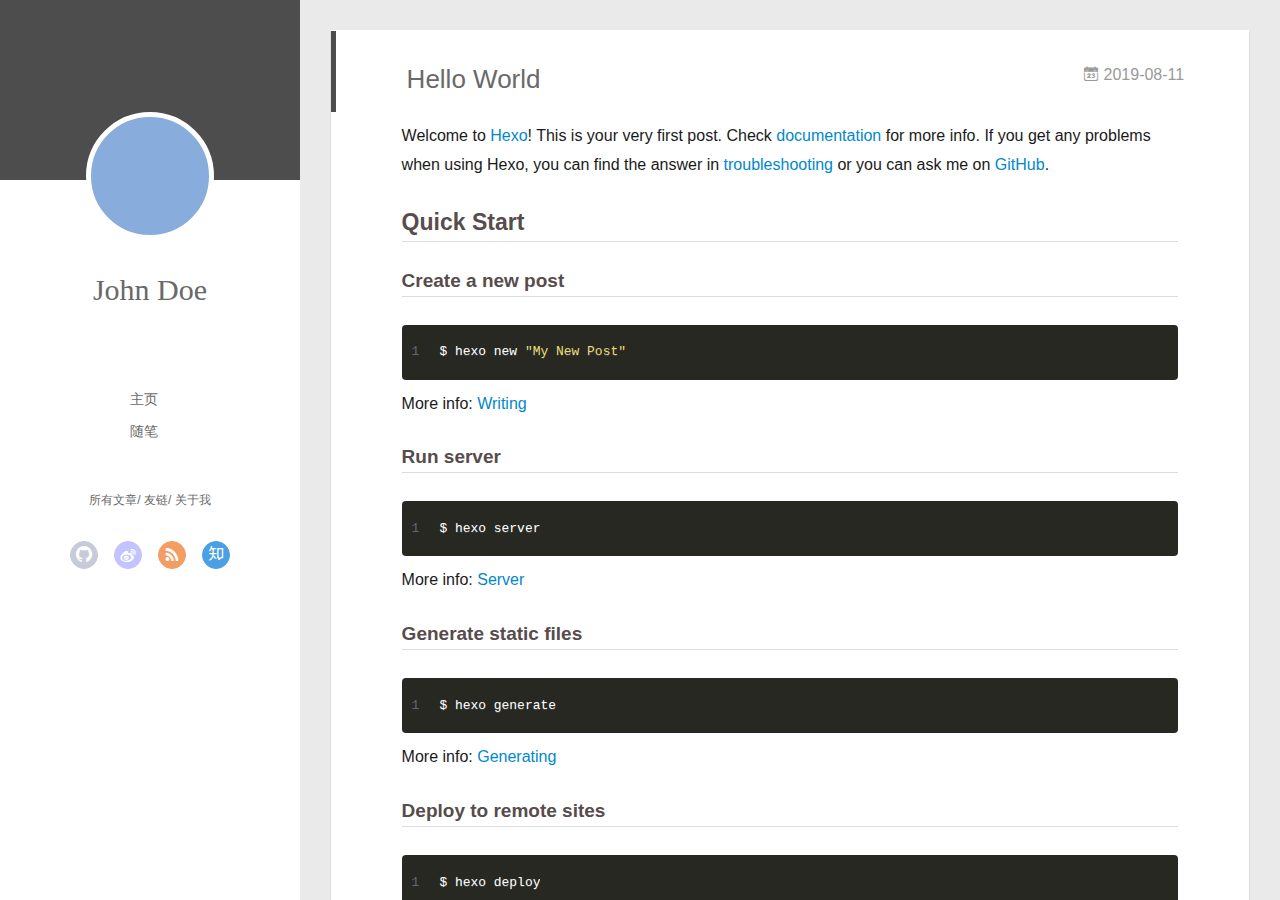
==== commit 13807990: "Site updated: 2019-08-15 15:19:38" ====
--- a/index.html
+++ b/index.html
@@ -1,60 +1,13 @@
 <!DOCTYPE html>
-
-
-
-
-
-<html class="theme-next muse use-motion" lang="en">
-<head>
-  <meta charset="UTF-8">
-<meta name="generator" content="Hexo 3.9.0">
-<meta name="viewport" content="width=device-width, initial-scale=1, maximum-scale=2">
-<meta name="theme-color" content="#222">
-<meta http-equiv="X-UA-Compatible" content="IE=edge">
-  <link rel="apple-touch-icon" sizes="180x180" href="/images/apple-touch-icon-next.png?v=7.3.0">
-  <link rel="icon" type="image/png" sizes="32x32" href="/images/favicon-32x32-next.png?v=7.3.0">
-  <link rel="icon" type="image/png" sizes="16x16" href="/images/favicon-16x16-next.png?v=7.3.0">
-  <link rel="mask-icon" href="/images/logo.svg?v=7.3.0" color="#222">
-
-<link rel="stylesheet" href="/css/main.css?v=7.3.0">
-
-
-<link rel="stylesheet" href="/lib/font-awesome/css/font-awesome.min.css?v=4.7.0">
-
-
-<script id="hexo-configurations">
-  var NexT = window.NexT || {};
-  var CONFIG = {
-    root: '/',
-    scheme: 'Muse',
-    version: '7.3.0',
-    exturl: false,
-    sidebar: {"position":"left","display":"post","offset":12,"onmobile":false},
-    back2top: {"enable":true,"sidebar":false,"scrollpercent":false},
-    save_scroll: false,
-    copycode: {"enable":false,"show_result":false,"style":null},
-    fancybox: false,
-    mediumzoom: false,
-    lazyload: false,
-    pangu: false,
-    algolia: {
-      applicationID: '',
-      apiKey: '',
-      indexName: '',
-      hits: {"per_page":10},
-      labels: {"input_placeholder":"Search for Posts","hits_empty":"We didn't find any results for the search: ${query}","hits_stats":"${hits} results found in ${time} ms"}
-    },
-    localsearch: {"enable":false,"trigger":"auto","top_n_per_article":1,"unescape":false,"preload":false},
-    path: '',
-    motion: {"enable":true,"async":false,"transition":{"post_block":"fadeIn","post_header":"slideDownIn","post_body":"slideDownIn","coll_header":"slideLeftIn","sidebar":"slideUpIn"}},
-    translation: {
-      copy_button: 'Copy',
-      copy_success: 'Copied',
-      copy_failure: 'Copy failed'
-    }
-  };
-</script>
-
+<html>
+<head><meta name="generator" content="Hexo 3.9.0">
+  <meta charset="utf-8">
+  
+  <meta name="renderer" content="webkit">
+  <meta http-equiv="X-UA-Compatible" content="IE=edge">
+  <link rel="dns-prefetch" href="http://yoursite.com">
+  <title>Hexo</title>
+  <meta name="viewport" content="width=device-width, initial-scale=1, maximum-scale=1">
   <meta property="og:type" content="website">
 <meta property="og:title" content="Hexo">
 <meta property="og:url" content="http://yoursite.com/index.html">
@@ -62,183 +15,164 @@
 <meta property="og:locale" content="en">
 <meta name="twitter:card" content="summary">
 <meta name="twitter:title" content="Hexo">
-  <link rel="canonical" href="http://yoursite.com/">
-
-
-<script id="page-configurations">
-  // https://hexo.io/docs/variables.html
-  CONFIG.page = {
-    sidebar: "",
-    isHome: true,
-    isPost: false,
-    isPage: false,
-    isArchive: false
-  };
-</script>
-
-  <title>Hexo</title>
-  
-
-
-
-
-
-
-
-
-  <noscript>
-  <style>
-  .use-motion .motion-element,
-  .use-motion .brand,
-  .use-motion .menu-item,
-  .sidebar-inner,
-  .use-motion .post-block,
-  .use-motion .pagination,
-  .use-motion .comments,
-  .use-motion .post-header,
-  .use-motion .post-body,
-  .use-motion .collection-title { opacity: initial; }
-
-  .use-motion .logo,
-  .use-motion .site-title,
-  .use-motion .site-subtitle {
-    opacity: initial;
-    top: initial;
-  }
-
-  .use-motion .logo-line-before i { left: initial; }
-  .use-motion .logo-line-after i { right: initial; }
+  
+    <link rel="alternative" href="/atom.xml" title="Hexo" type="application/atom+xml">
+  
+  
+    <link rel="icon" href="/favicon.png">
+  
+  <link rel="stylesheet" type="text/css" href="/./main.0cf68a.css">
+  <style type="text/css">
+  
+    #container.show {
+      background: linear-gradient(200deg,#a0cfe4,#e8c37e);
+    }
   </style>
-</noscript>
+  
+
+  
 
 </head>
-
-<body itemscope itemtype="http://schema.org/WebPage" lang="en">
-
-  <div class="container sidebar-position-left">
-    <div class="headband"></div>
-
-    <header id="header" class="header" itemscope itemtype="http://schema.org/WPHeader">
-      <div class="header-inner"><div class="site-brand-wrapper">
-  <div class="site-meta">
-
-    <div class="custom-logo-site-title">
-      <a href="/" class="brand" rel="start">
-        <span class="logo-line-before"><i></i></span>
-        <span class="site-title">Hexo</span>
-        <span class="logo-line-after"><i></i></span>
-      </a>
-    </div>
-  </div>
-
-  <div class="site-nav-toggle">
-    <button aria-label="Toggle navigation bar">
-      <span class="btn-bar"></span>
-      <span class="btn-bar"></span>
-      <span class="btn-bar"></span>
-    </button>
-  </div>
+</html>
+<body>
+  <div id="container" q-class="show:isCtnShow">
+    <canvas id="anm-canvas" class="anm-canvas"></canvas>
+    <div class="left-col" q-class="show:isShow">
+      
+<div class="overlay" style="background: #4d4d4d"></div>
+<div class="intrude-less">
+	<header id="header" class="inner">
+		<a href="/" class="profilepic">
+			<img src="" class="js-avatar">
+		</a>
+		<hgroup>
+		  <h1 class="header-author"><a href="/">John Doe</a></h1>
+		</hgroup>
+		
+
+		<nav class="header-menu">
+			<ul>
+			
+				<li><a href="/">主页</a></li>
+	        
+				<li><a href="/tags/随笔/">随笔</a></li>
+	        
+			</ul>
+		</nav>
+		<nav class="header-smart-menu">
+    		
+    			
+    			<a q-on="click: openSlider(e, 'innerArchive')" href="javascript:void(0)">所有文章</a>
+    			
+            
+    			
+    			<a q-on="click: openSlider(e, 'friends')" href="javascript:void(0)">友链</a>
+    			
+            
+    			
+    			<a q-on="click: openSlider(e, 'aboutme')" href="javascript:void(0)">关于我</a>
+    			
+            
+		</nav>
+		<nav class="header-nav">
+			<div class="social">
+				
+					<a class="github" target="_blank" href="#" title="github"><i class="icon-github"></i></a>
+		        
+					<a class="weibo" target="_blank" href="#" title="weibo"><i class="icon-weibo"></i></a>
+		        
+					<a class="rss" target="_blank" href="#" title="rss"><i class="icon-rss"></i></a>
+		        
+					<a class="zhihu" target="_blank" href="#" title="zhihu"><i class="icon-zhihu"></i></a>
+		        
+			</div>
+		</nav>
+	</header>		
 </div>
 
-
-<nav class="site-nav">
-  
-  <ul id="menu" class="menu">
-      
-      
-      
-        
-        <li class="menu-item menu-item-home">
-      
-    
-
-    <a href="/" rel="section"><i class="menu-item-icon fa fa-fw fa-home"></i> <br>Home</a>
-
-  </li>
-      
-      
-      
-        
-        <li class="menu-item menu-item-archives">
-      
-    
-
-    <a href="/archives/" rel="section"><i class="menu-item-icon fa fa-fw fa-archive"></i> <br>Archives</a>
-
-  </li>
-  </ul>
-
-    
-
+    </div>
+    <div class="mid-col" q-class="show:isShow,hide:isShow|isFalse">
+      
+<nav id="mobile-nav">
+  	<div class="overlay js-overlay" style="background: #4d4d4d"></div>
+	<div class="btnctn js-mobile-btnctn">
+  		<div class="slider-trigger list" q-on="click: openSlider(e)"><i class="icon icon-sort"></i></div>
+	</div>
+	<div class="intrude-less">
+		<header id="header" class="inner">
+			<div class="profilepic">
+				<img src="" class="js-avatar">
+			</div>
+			<hgroup>
+			  <h1 class="header-author js-header-author">John Doe</h1>
+			</hgroup>
+			
+			
+			
+				
+			
+				
+			
+			
+			
+			<nav class="header-nav">
+				<div class="social">
+					
+						<a class="github" target="_blank" href="#" title="github"><i class="icon-github"></i></a>
+			        
+						<a class="weibo" target="_blank" href="#" title="weibo"><i class="icon-weibo"></i></a>
+			        
+						<a class="rss" target="_blank" href="#" title="rss"><i class="icon-rss"></i></a>
+			        
+						<a class="zhihu" target="_blank" href="#" title="zhihu"><i class="icon-zhihu"></i></a>
+			        
+				</div>
+			</nav>
+
+			<nav class="header-menu js-header-menu">
+				<ul style="width: 50%">
+				
+				
+					<li style="width: 50%"><a href="/">主页</a></li>
+		        
+					<li style="width: 50%"><a href="/tags/随笔/">随笔</a></li>
+		        
+				</ul>
+			</nav>
+		</header>				
+	</div>
+	<div class="mobile-mask" style="display:none" q-show="isShow"></div>
 </nav>
-</div>
-    </header>
-
-    
-
-
-    <main id="main" class="main">
-      <div class="main-inner">
-        <div class="content-wrap">
-          <div id="content" class="content page-home">
+
+      <div id="wrapper" class="body-wrap">
+        <div class="menu-l">
+          <div class="canvas-wrap">
+            <canvas data-colors="#eaeaea" data-sectionHeight="100" data-contentId="js-content" id="myCanvas1" class="anm-canvas"></canvas>
+          </div>
+          <div id="js-content" class="content-ll">
             
-  <section id="posts" class="posts-expand">
-      
-
-  <article class="post post-type-normal" itemscope itemtype="http://schema.org/Article">
-  
-  
-  
-  <div class="post-block">
-    <link itemprop="mainEntityOfPage" href="http://yoursite.com/2019/08/11/hello-world/">
-
-    <span hidden itemprop="author" itemscope itemtype="http://schema.org/Person">
-      <meta itemprop="name" content="John Doe">
-      <meta itemprop="description" content="">
-      <meta itemprop="image" content="/images/avatar.gif">
-    </span>
-
-    <span hidden itemprop="publisher" itemscope itemtype="http://schema.org/Organization">
-      <meta itemprop="name" content="Hexo">
-    </span>
-      <header class="post-header">
-
-        
-          <h1 class="post-title" itemprop="name headline">
-              
-              <a href="/2019/08/11/hello-world/" class="post-title-link" itemprop="url">Hello World</a>
-            
-          </h1>
-        
-
-        <div class="post-meta">
-            <span class="post-meta-item">
-              <span class="post-meta-item-icon">
-                <i class="fa fa-calendar-o"></i>
-              </span>
-              <span class="post-meta-item-text">Posted on</span>
-
-              
-                
-              
-
-              <time title="Created: 2019-08-11 15:59:13" itemprop="dateCreated datePublished" datetime="2019-08-11T15:59:13+09:00">2019-08-11</time>
-            </span>
-          
-
-          
-
-        </div>
+  
+    <article id="post-hello-world" class="article article-type-post  article-index" itemscope itemprop="blogPost">
+  <div class="article-inner">
+    
+      <header class="article-header">
+        
+  
+    <h1 itemprop="name">
+      <a class="article-title" href="/2019/08/11/hello-world/">Hello World</a>
+    </h1>
+  
+
+        
+        <a href="/2019/08/11/hello-world/" class="archive-article-date">
+  	<time datetime="2019-08-11T06:59:13.913Z" itemprop="datePublished"><i class="icon-calendar icon"></i>2019-08-11</time>
+</a>
+        
       </header>
-
-    
-    
-    
-    <div class="post-body" itemprop="articleBody">
-
-      
-          
-            <p>Welcome to <a href="https://hexo.io/" target="_blank" rel="noopener">Hexo</a>! This is your very first post. Check <a href="https://hexo.io/docs/" target="_blank" rel="noopener">documentation</a> for more info. If you get any problems when using Hexo, you can find the answer in <a href="https://hexo.io/docs/troubleshooting.html" target="_blank" rel="noopener">troubleshooting</a> or you can ask me on <a href="https://github.com/hexojs/hexo/issues" target="_blank" rel="noopener">GitHub</a>.</p>
+    
+    <div class="article-entry" itemprop="articleBody">
+      
+        <p>Welcome to <a href="https://hexo.io/" target="_blank" rel="noopener">Hexo</a>! This is your very first post. Check <a href="https://hexo.io/docs/" target="_blank" rel="noopener">documentation</a> for more info. If you get any problems when using Hexo, you can find the answer in <a href="https://hexo.io/docs/troubleshooting.html" target="_blank" rel="noopener">troubleshooting</a> or you can ask me on <a href="https://github.com/hexojs/hexo/issues" target="_blank" rel="noopener">GitHub</a>.</p>
 <h2 id="Quick-Start"><a href="#Quick-Start" class="headerlink" title="Quick Start"></a>Quick Start</h2><h3 id="Create-a-new-post"><a href="#Create-a-new-post" class="headerlink" title="Create a new post"></a>Create a new post</h3><figure class="highlight bash"><table><tr><td class="gutter"><pre><span class="line">1</span><br></pre></td><td class="code"><pre><span class="line">$ hexo new <span class="string">"My New Post"</span></span><br></pre></td></tr></table></figure>
 
 <p>More info: <a href="https://hexo.io/docs/writing.html" target="_blank" rel="noopener">Writing</a></p>
@@ -252,164 +186,293 @@
 
 <p>More info: <a href="https://hexo.io/docs/deployment.html" target="_blank" rel="noopener">Deployment</a></p>
 
-          
-        
-      
-    </div>
-
-    
-    
-    
-      <footer class="post-footer">
-          <div class="post-eof"></div>
-        
-      </footer>
+      
+
+      
+    </div>
+    <div class="article-info article-info-index">
+      
+      
+      
+
+      
+        <p class="article-more-link">
+          <a class="article-more-a" href="/2019/08/11/hello-world/">展开全文 >></a>
+        </p>
+      
+
+      
+      <div class="clearfix"></div>
+    </div>
   </div>
-  
-  
-  
-  </article>
-
-    
-  </section>
-
+</article>
+
+<aside class="wrap-side-operation">
+    <div class="mod-side-operation">
+        
+        <div class="jump-container" id="js-jump-container" style="display:none;">
+            <a href="javascript:void(0)" class="mod-side-operation__jump-to-top">
+                <i class="icon-font icon-back"></i>
+            </a>
+            <div id="js-jump-plan-container" class="jump-plan-container" style="top: -11px;">
+                <i class="icon-font icon-plane jump-plane"></i>
+            </div>
+        </div>
+        
+        
+    </div>
+</aside>
+
+
+
+
+  
   
 
 
           </div>
-          
-
-        </div>
-          
-  
-  <div class="sidebar-toggle">
-    <div class="sidebar-toggle-line-wrap">
-      <span class="sidebar-toggle-line sidebar-toggle-line-first"></span>
-      <span class="sidebar-toggle-line sidebar-toggle-line-middle"></span>
-      <span class="sidebar-toggle-line sidebar-toggle-line-last"></span>
+        </div>
+      </div>
+      <footer id="footer">
+  <div class="outer">
+    <div id="footer-info">
+    	<div class="footer-left">
+    		&copy; 2019 John Doe
+    	</div>
+      	<div class="footer-right">
+      		<a href="http://hexo.io/" target="_blank">Hexo</a>  Theme <a href="https://github.com/litten/hexo-theme-yilia" target="_blank">Yilia</a> by Litten
+      	</div>
     </div>
   </div>
-
-  <aside id="sidebar" class="sidebar">
-    <div class="sidebar-inner">
-
-      <div class="site-overview-wrap sidebar-panel sidebar-panel-active">
-        <div class="site-overview">
-
-          <div class="site-author motion-element" itemprop="author" itemscope itemtype="http://schema.org/Person">
-  <p class="site-author-name" itemprop="name">John Doe</p>
-  <div class="site-description motion-element" itemprop="description"></div>
+</footer>
+    </div>
+    <script>
+	var yiliaConfig = {
+		mathjax: false,
+		isHome: true,
+		isPost: false,
+		isArchive: false,
+		isTag: false,
+		isCategory: false,
+		open_in_new: false,
+		toc_hide_index: true,
+		root: "/",
+		innerArchive: true,
+		showTags: false
+	}
+</script>
+
+<script>!function(t){function n(e){if(r[e])return r[e].exports;var i=r[e]={exports:{},id:e,loaded:!1};return t[e].call(i.exports,i,i.exports,n),i.loaded=!0,i.exports}var r={};n.m=t,n.c=r,n.p="./",n(0)}([function(t,n,r){r(195),t.exports=r(191)},function(t,n,r){var e=r(3),i=r(52),o=r(27),u=r(28),c=r(53),f="prototype",a=function(t,n,r){var s,l,h,v,p=t&a.F,d=t&a.G,y=t&a.S,g=t&a.P,b=t&a.B,m=d?e:y?e[n]||(e[n]={}):(e[n]||{})[f],x=d?i:i[n]||(i[n]={}),w=x[f]||(x[f]={});d&&(r=n);for(s in r)l=!p&&m&&void 0!==m[s],h=(l?m:r)[s],v=b&&l?c(h,e):g&&"function"==typeof h?c(Function.call,h):h,m&&u(m,s,h,t&a.U),x[s]!=h&&o(x,s,v),g&&w[s]!=h&&(w[s]=h)};e.core=i,a.F=1,a.G=2,a.S=4,a.P=8,a.B=16,a.W=32,a.U=64,a.R=128,t.exports=a},function(t,n,r){var e=r(6);t.exports=function(t){if(!e(t))throw TypeError(t+" is not an object!");return t}},function(t,n){var r=t.exports="undefined"!=typeof window&&window.Math==Math?window:"undefined"!=typeof self&&self.Math==Math?self:Function("return this")();"number"==typeof __g&&(__g=r)},function(t,n){t.exports=function(t){try{return!!t()}catch(t){return!0}}},function(t,n){var r=t.exports="undefined"!=typeof window&&window.Math==Math?window:"undefined"!=typeof self&&self.Math==Math?self:Function("return this")();"number"==typeof __g&&(__g=r)},function(t,n){t.exports=function(t){return"object"==typeof t?null!==t:"function"==typeof t}},function(t,n,r){var e=r(126)("wks"),i=r(76),o=r(3).Symbol,u="function"==typeof o;(t.exports=function(t){return e[t]||(e[t]=u&&o[t]||(u?o:i)("Symbol."+t))}).store=e},function(t,n){var r={}.hasOwnProperty;t.exports=function(t,n){return r.call(t,n)}},function(t,n,r){var e=r(94),i=r(33);t.exports=function(t){return e(i(t))}},function(t,n,r){t.exports=!r(4)(function(){return 7!=Object.defineProperty({},"a",{get:function(){return 7}}).a})},function(t,n,r){var e=r(2),i=r(167),o=r(50),u=Object.defineProperty;n.f=r(10)?Object.defineProperty:function(t,n,r){if(e(t),n=o(n,!0),e(r),i)try{return u(t,n,r)}catch(t){}if("get"in r||"set"in r)throw TypeError("Accessors not supported!");return"value"in r&&(t[n]=r.value),t}},function(t,n,r){t.exports=!r(18)(function(){return 7!=Object.defineProperty({},"a",{get:function(){return 7}}).a})},function(t,n,r){var e=r(14),i=r(22);t.exports=r(12)?function(t,n,r){return e.f(t,n,i(1,r))}:function(t,n,r){return t[n]=r,t}},function(t,n,r){var e=r(20),i=r(58),o=r(42),u=Object.defineProperty;n.f=r(12)?Object.defineProperty:function(t,n,r){if(e(t),n=o(n,!0),e(r),i)try{return u(t,n,r)}catch(t){}if("get"in r||"set"in r)throw TypeError("Accessors not supported!");return"value"in r&&(t[n]=r.value),t}},function(t,n,r){var e=r(40)("wks"),i=r(23),o=r(5).Symbol,u="function"==typeof o;(t.exports=function(t){return e[t]||(e[t]=u&&o[t]||(u?o:i)("Symbol."+t))}).store=e},function(t,n,r){var e=r(67),i=Math.min;t.exports=function(t){return t>0?i(e(t),9007199254740991):0}},function(t,n,r){var e=r(46);t.exports=function(t){return Object(e(t))}},function(t,n){t.exports=function(t){try{return!!t()}catch(t){return!0}}},function(t,n,r){var e=r(63),i=r(34);t.exports=Object.keys||function(t){return e(t,i)}},function(t,n,r){var e=r(21);t.exports=function(t){if(!e(t))throw TypeError(t+" is not an object!");return t}},function(t,n){t.exports=function(t){return"object"==typeof t?null!==t:"function"==typeof t}},function(t,n){t.exports=function(t,n){return{enumerable:!(1&t),configurable:!(2&t),writable:!(4&t),value:n}}},function(t,n){var r=0,e=Math.random();t.exports=function(t){return"Symbol(".concat(void 0===t?"":t,")_",(++r+e).toString(36))}},function(t,n){var r={}.hasOwnProperty;t.exports=function(t,n){return r.call(t,n)}},function(t,n){var r=t.exports={version:"2.4.0"};"number"==typeof __e&&(__e=r)},function(t,n){t.exports=function(t){if("function"!=typeof t)throw TypeError(t+" is not a function!");return t}},function(t,n,r){var e=r(11),i=r(66);t.exports=r(10)?function(t,n,r){return e.f(t,n,i(1,r))}:function(t,n,r){return t[n]=r,t}},function(t,n,r){var e=r(3),i=r(27),o=r(24),u=r(76)("src"),c="toString",f=Function[c],a=(""+f).split(c);r(52).inspectSource=function(t){return f.call(t)},(t.exports=function(t,n,r,c){var f="function"==typeof r;f&&(o(r,"name")||i(r,"name",n)),t[n]!==r&&(f&&(o(r,u)||i(r,u,t[n]?""+t[n]:a.join(String(n)))),t===e?t[n]=r:c?t[n]?t[n]=r:i(t,n,r):(delete t[n],i(t,n,r)))})(Function.prototype,c,function(){return"function"==typeof this&&this[u]||f.call(this)})},function(t,n,r){var e=r(1),i=r(4),o=r(46),u=function(t,n,r,e){var i=String(o(t)),u="<"+n;return""!==r&&(u+=" "+r+'="'+String(e).replace(/"/g,"&quot;")+'"'),u+">"+i+"</"+n+">"};t.exports=function(t,n){var r={};r[t]=n(u),e(e.P+e.F*i(function(){var n=""[t]('"');return n!==n.toLowerCase()||n.split('"').length>3}),"String",r)}},function(t,n,r){var e=r(115),i=r(46);t.exports=function(t){return e(i(t))}},function(t,n,r){var e=r(116),i=r(66),o=r(30),u=r(50),c=r(24),f=r(167),a=Object.getOwnPropertyDescriptor;n.f=r(10)?a:function(t,n){if(t=o(t),n=u(n,!0),f)try{return a(t,n)}catch(t){}if(c(t,n))return i(!e.f.call(t,n),t[n])}},function(t,n,r){var e=r(24),i=r(17),o=r(145)("IE_PROTO"),u=Object.prototype;t.exports=Object.getPrototypeOf||function(t){return t=i(t),e(t,o)?t[o]:"function"==typeof t.constructor&&t instanceof t.constructor?t.constructor.prototype:t instanceof Object?u:null}},function(t,n){t.exports=function(t){if(void 0==t)throw TypeError("Can't call method on  "+t);return t}},function(t,n){t.exports="constructor,hasOwnProperty,isPrototypeOf,propertyIsEnumerable,toLocaleString,toString,valueOf".split(",")},function(t,n){t.exports={}},function(t,n){t.exports=!0},function(t,n){n.f={}.propertyIsEnumerable},function(t,n,r){var e=r(14).f,i=r(8),o=r(15)("toStringTag");t.exports=function(t,n,r){t&&!i(t=r?t:t.prototype,o)&&e(t,o,{configurable:!0,value:n})}},function(t,n,r){var e=r(40)("keys"),i=r(23);t.exports=function(t){return e[t]||(e[t]=i(t))}},function(t,n,r){var e=r(5),i="__core-js_shared__",o=e[i]||(e[i]={});t.exports=function(t){return o[t]||(o[t]={})}},function(t,n){var r=Math.ceil,e=Math.floor;t.exports=function(t){return isNaN(t=+t)?0:(t>0?e:r)(t)}},function(t,n,r){var e=r(21);t.exports=function(t,n){if(!e(t))return t;var r,i;if(n&&"function"==typeof(r=t.toString)&&!e(i=r.call(t)))return i;if("function"==typeof(r=t.valueOf)&&!e(i=r.call(t)))return i;if(!n&&"function"==typeof(r=t.toString)&&!e(i=r.call(t)))return i;throw TypeError("Can't convert object to primitive value")}},function(t,n,r){var e=r(5),i=r(25),o=r(36),u=r(44),c=r(14).f;t.exports=function(t){var n=i.Symbol||(i.Symbol=o?{}:e.Symbol||{});"_"==t.charAt(0)||t in n||c(n,t,{value:u.f(t)})}},function(t,n,r){n.f=r(15)},function(t,n){var r={}.toString;t.exports=function(t){return r.call(t).slice(8,-1)}},function(t,n){t.exports=function(t){if(void 0==t)throw TypeError("Can't call method on  "+t);return t}},function(t,n,r){var e=r(4);t.exports=function(t,n){return!!t&&e(function(){n?t.call(null,function(){},1):t.call(null)})}},function(t,n,r){var e=r(53),i=r(115),o=r(17),u=r(16),c=r(203);t.exports=function(t,n){var r=1==t,f=2==t,a=3==t,s=4==t,l=6==t,h=5==t||l,v=n||c;return function(n,c,p){for(var d,y,g=o(n),b=i(g),m=e(c,p,3),x=u(b.length),w=0,S=r?v(n,x):f?v(n,0):void 0;x>w;w++)if((h||w in b)&&(d=b[w],y=m(d,w,g),t))if(r)S[w]=y;else if(y)switch(t){case 3:return!0;case 5:return d;case 6:return w;case 2:S.push(d)}else if(s)return!1;return l?-1:a||s?s:S}}},function(t,n,r){var e=r(1),i=r(52),o=r(4);t.exports=function(t,n){var r=(i.Object||{})[t]||Object[t],u={};u[t]=n(r),e(e.S+e.F*o(function(){r(1)}),"Object",u)}},function(t,n,r){var e=r(6);t.exports=function(t,n){if(!e(t))return t;var r,i;if(n&&"function"==typeof(r=t.toString)&&!e(i=r.call(t)))return i;if("function"==typeof(r=t.valueOf)&&!e(i=r.call(t)))return i;if(!n&&"function"==typeof(r=t.toString)&&!e(i=r.call(t)))return i;throw TypeError("Can't convert object to primitive value")}},function(t,n,r){var e=r(5),i=r(25),o=r(91),u=r(13),c="prototype",f=function(t,n,r){var a,s,l,h=t&f.F,v=t&f.G,p=t&f.S,d=t&f.P,y=t&f.B,g=t&f.W,b=v?i:i[n]||(i[n]={}),m=b[c],x=v?e:p?e[n]:(e[n]||{})[c];v&&(r=n);for(a in r)(s=!h&&x&&void 0!==x[a])&&a in b||(l=s?x[a]:r[a],b[a]=v&&"function"!=typeof x[a]?r[a]:y&&s?o(l,e):g&&x[a]==l?function(t){var n=function(n,r,e){if(this instanceof t){switch(arguments.length){case 0:return new t;case 1:return new t(n);case 2:return new t(n,r)}return new t(n,r,e)}return t.apply(this,arguments)};return n[c]=t[c],n}(l):d&&"function"==typeof l?o(Function.call,l):l,d&&((b.virtual||(b.virtual={}))[a]=l,t&f.R&&m&&!m[a]&&u(m,a,l)))};f.F=1,f.G=2,f.S=4,f.P=8,f.B=16,f.W=32,f.U=64,f.R=128,t.exports=f},function(t,n){var r=t.exports={version:"2.4.0"};"number"==typeof __e&&(__e=r)},function(t,n,r){var e=r(26);t.exports=function(t,n,r){if(e(t),void 0===n)return t;switch(r){case 1:return function(r){return t.call(n,r)};case 2:return function(r,e){return t.call(n,r,e)};case 3:return function(r,e,i){return t.call(n,r,e,i)}}return function(){return t.apply(n,arguments)}}},function(t,n,r){var e=r(183),i=r(1),o=r(126)("metadata"),u=o.store||(o.store=new(r(186))),c=function(t,n,r){var i=u.get(t);if(!i){if(!r)return;u.set(t,i=new e)}var o=i.get(n);if(!o){if(!r)return;i.set(n,o=new e)}return o},f=function(t,n,r){var e=c(n,r,!1);return void 0!==e&&e.has(t)},a=function(t,n,r){var e=c(n,r,!1);return void 0===e?void 0:e.get(t)},s=function(t,n,r,e){c(r,e,!0).set(t,n)},l=function(t,n){var r=c(t,n,!1),e=[];return r&&r.forEach(function(t,n){e.push(n)}),e},h=function(t){return void 0===t||"symbol"==typeof t?t:String(t)},v=function(t){i(i.S,"Reflect",t)};t.exports={store:u,map:c,has:f,get:a,set:s,keys:l,key:h,exp:v}},function(t,n,r){"use strict";if(r(10)){var e=r(69),i=r(3),o=r(4),u=r(1),c=r(127),f=r(152),a=r(53),s=r(68),l=r(66),h=r(27),v=r(73),p=r(67),d=r(16),y=r(75),g=r(50),b=r(24),m=r(180),x=r(114),w=r(6),S=r(17),_=r(137),O=r(70),E=r(32),P=r(71).f,j=r(154),F=r(76),M=r(7),A=r(48),N=r(117),T=r(146),I=r(155),k=r(80),L=r(123),R=r(74),C=r(130),D=r(160),U=r(11),W=r(31),G=U.f,B=W.f,V=i.RangeError,z=i.TypeError,q=i.Uint8Array,K="ArrayBuffer",J="Shared"+K,Y="BYTES_PER_ELEMENT",H="prototype",$=Array[H],X=f.ArrayBuffer,Q=f.DataView,Z=A(0),tt=A(2),nt=A(3),rt=A(4),et=A(5),it=A(6),ot=N(!0),ut=N(!1),ct=I.values,ft=I.keys,at=I.entries,st=$.lastIndexOf,lt=$.reduce,ht=$.reduceRight,vt=$.join,pt=$.sort,dt=$.slice,yt=$.toString,gt=$.toLocaleString,bt=M("iterator"),mt=M("toStringTag"),xt=F("typed_constructor"),wt=F("def_constructor"),St=c.CONSTR,_t=c.TYPED,Ot=c.VIEW,Et="Wrong length!",Pt=A(1,function(t,n){return Tt(T(t,t[wt]),n)}),jt=o(function(){return 1===new q(new Uint16Array([1]).buffer)[0]}),Ft=!!q&&!!q[H].set&&o(function(){new q(1).set({})}),Mt=function(t,n){if(void 0===t)throw z(Et);var r=+t,e=d(t);if(n&&!m(r,e))throw V(Et);return e},At=function(t,n){var r=p(t);if(r<0||r%n)throw V("Wrong offset!");return r},Nt=function(t){if(w(t)&&_t in t)return t;throw z(t+" is not a typed array!")},Tt=function(t,n){if(!(w(t)&&xt in t))throw z("It is not a typed array constructor!");return new t(n)},It=function(t,n){return kt(T(t,t[wt]),n)},kt=function(t,n){for(var r=0,e=n.length,i=Tt(t,e);e>r;)i[r]=n[r++];return i},Lt=function(t,n,r){G(t,n,{get:function(){return this._d[r]}})},Rt=function(t){var n,r,e,i,o,u,c=S(t),f=arguments.length,s=f>1?arguments[1]:void 0,l=void 0!==s,h=j(c);if(void 0!=h&&!_(h)){for(u=h.call(c),e=[],n=0;!(o=u.next()).done;n++)e.push(o.value);c=e}for(l&&f>2&&(s=a(s,arguments[2],2)),n=0,r=d(c.length),i=Tt(this,r);r>n;n++)i[n]=l?s(c[n],n):c[n];return i},Ct=function(){for(var t=0,n=arguments.length,r=Tt(this,n);n>t;)r[t]=arguments[t++];return r},Dt=!!q&&o(function(){gt.call(new q(1))}),Ut=function(){return gt.apply(Dt?dt.call(Nt(this)):Nt(this),arguments)},Wt={copyWithin:function(t,n){return D.call(Nt(this),t,n,arguments.length>2?arguments[2]:void 0)},every:function(t){return rt(Nt(this),t,arguments.length>1?arguments[1]:void 0)},fill:function(t){return C.apply(Nt(this),arguments)},filter:function(t){return It(this,tt(Nt(this),t,arguments.length>1?arguments[1]:void 0))},find:function(t){return et(Nt(this),t,arguments.length>1?arguments[1]:void 0)},findIndex:function(t){return it(Nt(this),t,arguments.length>1?arguments[1]:void 0)},forEach:function(t){Z(Nt(this),t,arguments.length>1?arguments[1]:void 0)},indexOf:function(t){return ut(Nt(this),t,arguments.length>1?arguments[1]:void 0)},includes:function(t){return ot(Nt(this),t,arguments.length>1?arguments[1]:void 0)},join:function(t){return vt.apply(Nt(this),arguments)},lastIndexOf:function(t){return st.apply(Nt(this),arguments)},map:function(t){return Pt(Nt(this),t,arguments.length>1?arguments[1]:void 0)},reduce:function(t){return lt.apply(Nt(this),arguments)},reduceRight:function(t){return ht.apply(Nt(this),arguments)},reverse:function(){for(var t,n=this,r=Nt(n).length,e=Math.floor(r/2),i=0;i<e;)t=n[i],n[i++]=n[--r],n[r]=t;return n},some:function(t){return nt(Nt(this),t,arguments.length>1?arguments[1]:void 0)},sort:function(t){return pt.call(Nt(this),t)},subarray:function(t,n){var r=Nt(this),e=r.length,i=y(t,e);return new(T(r,r[wt]))(r.buffer,r.byteOffset+i*r.BYTES_PER_ELEMENT,d((void 0===n?e:y(n,e))-i))}},Gt=function(t,n){return It(this,dt.call(Nt(this),t,n))},Bt=function(t){Nt(this);var n=At(arguments[1],1),r=this.length,e=S(t),i=d(e.length),o=0;if(i+n>r)throw V(Et);for(;o<i;)this[n+o]=e[o++]},Vt={entries:function(){return at.call(Nt(this))},keys:function(){return ft.call(Nt(this))},values:function(){return ct.call(Nt(this))}},zt=function(t,n){return w(t)&&t[_t]&&"symbol"!=typeof n&&n in t&&String(+n)==String(n)},qt=function(t,n){return zt(t,n=g(n,!0))?l(2,t[n]):B(t,n)},Kt=function(t,n,r){return!(zt(t,n=g(n,!0))&&w(r)&&b(r,"value"))||b(r,"get")||b(r,"set")||r.configurable||b(r,"writable")&&!r.writable||b(r,"enumerable")&&!r.enumerable?G(t,n,r):(t[n]=r.value,t)};St||(W.f=qt,U.f=Kt),u(u.S+u.F*!St,"Object",{getOwnPropertyDescriptor:qt,defineProperty:Kt}),o(function(){yt.call({})})&&(yt=gt=function(){return vt.call(this)});var Jt=v({},Wt);v(Jt,Vt),h(Jt,bt,Vt.values),v(Jt,{slice:Gt,set:Bt,constructor:function(){},toString:yt,toLocaleString:Ut}),Lt(Jt,"buffer","b"),Lt(Jt,"byteOffset","o"),Lt(Jt,"byteLength","l"),Lt(Jt,"length","e"),G(Jt,mt,{get:function(){return this[_t]}}),t.exports=function(t,n,r,f){f=!!f;var a=t+(f?"Clamped":"")+"Array",l="Uint8Array"!=a,v="get"+t,p="set"+t,y=i[a],g=y||{},b=y&&E(y),m=!y||!c.ABV,S={},_=y&&y[H],j=function(t,r){var e=t._d;return e.v[v](r*n+e.o,jt)},F=function(t,r,e){var i=t._d;f&&(e=(e=Math.round(e))<0?0:e>255?255:255&e),i.v[p](r*n+i.o,e,jt)},M=function(t,n){G(t,n,{get:function(){return j(this,n)},set:function(t){return F(this,n,t)},enumerable:!0})};m?(y=r(function(t,r,e,i){s(t,y,a,"_d");var o,u,c,f,l=0,v=0;if(w(r)){if(!(r instanceof X||(f=x(r))==K||f==J))return _t in r?kt(y,r):Rt.call(y,r);o=r,v=At(e,n);var p=r.byteLength;if(void 0===i){if(p%n)throw V(Et);if((u=p-v)<0)throw V(Et)}else if((u=d(i)*n)+v>p)throw V(Et);c=u/n}else c=Mt(r,!0),u=c*n,o=new X(u);for(h(t,"_d",{b:o,o:v,l:u,e:c,v:new Q(o)});l<c;)M(t,l++)}),_=y[H]=O(Jt),h(_,"constructor",y)):L(function(t){new y(null),new y(t)},!0)||(y=r(function(t,r,e,i){s(t,y,a);var o;return w(r)?r instanceof X||(o=x(r))==K||o==J?void 0!==i?new g(r,At(e,n),i):void 0!==e?new g(r,At(e,n)):new g(r):_t in r?kt(y,r):Rt.call(y,r):new g(Mt(r,l))}),Z(b!==Function.prototype?P(g).concat(P(b)):P(g),function(t){t in y||h(y,t,g[t])}),y[H]=_,e||(_.constructor=y));var A=_[bt],N=!!A&&("values"==A.name||void 0==A.name),T=Vt.values;h(y,xt,!0),h(_,_t,a),h(_,Ot,!0),h(_,wt,y),(f?new y(1)[mt]==a:mt in _)||G(_,mt,{get:function(){return a}}),S[a]=y,u(u.G+u.W+u.F*(y!=g),S),u(u.S,a,{BYTES_PER_ELEMENT:n,from:Rt,of:Ct}),Y in _||h(_,Y,n),u(u.P,a,Wt),R(a),u(u.P+u.F*Ft,a,{set:Bt}),u(u.P+u.F*!N,a,Vt),u(u.P+u.F*(_.toString!=yt),a,{toString:yt}),u(u.P+u.F*o(function(){new y(1).slice()}),a,{slice:Gt}),u(u.P+u.F*(o(function(){return[1,2].toLocaleString()!=new y([1,2]).toLocaleString()})||!o(function(){_.toLocaleString.call([1,2])})),a,{toLocaleString:Ut}),k[a]=N?A:T,e||N||h(_,bt,T)}}else t.exports=function(){}},function(t,n){var r={}.toString;t.exports=function(t){return r.call(t).slice(8,-1)}},function(t,n,r){var e=r(21),i=r(5).document,o=e(i)&&e(i.createElement);t.exports=function(t){return o?i.createElement(t):{}}},function(t,n,r){t.exports=!r(12)&&!r(18)(function(){return 7!=Object.defineProperty(r(57)("div"),"a",{get:function(){return 7}}).a})},function(t,n,r){"use strict";var e=r(36),i=r(51),o=r(64),u=r(13),c=r(8),f=r(35),a=r(96),s=r(38),l=r(103),h=r(15)("iterator"),v=!([].keys&&"next"in[].keys()),p="keys",d="values",y=function(){return this};t.exports=function(t,n,r,g,b,m,x){a(r,n,g);var w,S,_,O=function(t){if(!v&&t in F)return F[t];switch(t){case p:case d:return function(){return new r(this,t)}}return function(){return new r(this,t)}},E=n+" Iterator",P=b==d,j=!1,F=t.prototype,M=F[h]||F["@@iterator"]||b&&F[b],A=M||O(b),N=b?P?O("entries"):A:void 0,T="Array"==n?F.entries||M:M;if(T&&(_=l(T.call(new t)))!==Object.prototype&&(s(_,E,!0),e||c(_,h)||u(_,h,y)),P&&M&&M.name!==d&&(j=!0,A=function(){return M.call(this)}),e&&!x||!v&&!j&&F[h]||u(F,h,A),f[n]=A,f[E]=y,b)if(w={values:P?A:O(d),keys:m?A:O(p),entries:N},x)for(S in w)S in F||o(F,S,w[S]);else i(i.P+i.F*(v||j),n,w);return w}},function(t,n,r){var e=r(20),i=r(100),o=r(34),u=r(39)("IE_PROTO"),c=function(){},f="prototype",a=function(){var t,n=r(57)("iframe"),e=o.length;for(n.style.display="none",r(93).appendChild(n),n.src="javascript:",t=n.contentWindow.document,t.open(),t.write("<script>document.F=Object<\/script>"),t.close(),a=t.F;e--;)delete a[f][o[e]];return a()};t.exports=Object.create||function(t,n){var r;return null!==t?(c[f]=e(t),r=new c,c[f]=null,r[u]=t):r=a(),void 0===n?r:i(r,n)}},function(t,n,r){var e=r(63),i=r(34).concat("length","prototype");n.f=Object.getOwnPropertyNames||function(t){return e(t,i)}},function(t,n){n.f=Object.getOwnPropertySymbols},function(t,n,r){var e=r(8),i=r(9),o=r(90)(!1),u=r(39)("IE_PROTO");t.exports=function(t,n){var r,c=i(t),f=0,a=[];for(r in c)r!=u&&e(c,r)&&a.push(r);for(;n.length>f;)e(c,r=n[f++])&&(~o(a,r)||a.push(r));return a}},function(t,n,r){t.exports=r(13)},function(t,n,r){var e=r(76)("meta"),i=r(6),o=r(24),u=r(11).f,c=0,f=Object.isExtensible||function(){return!0},a=!r(4)(function(){return f(Object.preventExtensions({}))}),s=function(t){u(t,e,{value:{i:"O"+ ++c,w:{}}})},l=function(t,n){if(!i(t))return"symbol"==typeof t?t:("string"==typeof t?"S":"P")+t;if(!o(t,e)){if(!f(t))return"F";if(!n)return"E";s(t)}return t[e].i},h=function(t,n){if(!o(t,e)){if(!f(t))return!0;if(!n)return!1;s(t)}return t[e].w},v=function(t){return a&&p.NEED&&f(t)&&!o(t,e)&&s(t),t},p=t.exports={KEY:e,NEED:!1,fastKey:l,getWeak:h,onFreeze:v}},function(t,n){t.exports=function(t,n){return{enumerable:!(1&t),configurable:!(2&t),writable:!(4&t),value:n}}},function(t,n){var r=Math.ceil,e=Math.floor;t.exports=function(t){return isNaN(t=+t)?0:(t>0?e:r)(t)}},function(t,n){t.exports=function(t,n,r,e){if(!(t instanceof n)||void 0!==e&&e in t)throw TypeError(r+": incorrect invocation!");return t}},function(t,n){t.exports=!1},function(t,n,r){var e=r(2),i=r(173),o=r(133),u=r(145)("IE_PROTO"),c=function(){},f="prototype",a=function(){var t,n=r(132)("iframe"),e=o.length;for(n.style.display="none",r(135).appendChild(n),n.src="javascript:",t=n.contentWindow.document,t.open(),t.write("<script>document.F=Object<\/script>"),t.close(),a=t.F;e--;)delete a[f][o[e]];return a()};t.exports=Object.create||function(t,n){var r;return null!==t?(c[f]=e(t),r=new c,c[f]=null,r[u]=t):r=a(),void 0===n?r:i(r,n)}},function(t,n,r){var e=r(175),i=r(133).concat("length","prototype");n.f=Object.getOwnPropertyNames||function(t){return e(t,i)}},function(t,n,r){var e=r(175),i=r(133);t.exports=Object.keys||function(t){return e(t,i)}},function(t,n,r){var e=r(28);t.exports=function(t,n,r){for(var i in n)e(t,i,n[i],r);return t}},function(t,n,r){"use strict";var e=r(3),i=r(11),o=r(10),u=r(7)("species");t.exports=function(t){var n=e[t];o&&n&&!n[u]&&i.f(n,u,{configurable:!0,get:function(){return this}})}},function(t,n,r){var e=r(67),i=Math.max,o=Math.min;t.exports=function(t,n){return t=e(t),t<0?i(t+n,0):o(t,n)}},function(t,n){var r=0,e=Math.random();t.exports=function(t){return"Symbol(".concat(void 0===t?"":t,")_",(++r+e).toString(36))}},function(t,n,r){var e=r(33);t.exports=function(t){return Object(e(t))}},function(t,n,r){var e=r(7)("unscopables"),i=Array.prototype;void 0==i[e]&&r(27)(i,e,{}),t.exports=function(t){i[e][t]=!0}},function(t,n,r){var e=r(53),i=r(169),o=r(137),u=r(2),c=r(16),f=r(154),a={},s={},n=t.exports=function(t,n,r,l,h){var v,p,d,y,g=h?function(){return t}:f(t),b=e(r,l,n?2:1),m=0;if("function"!=typeof g)throw TypeError(t+" is not iterable!");if(o(g)){for(v=c(t.length);v>m;m++)if((y=n?b(u(p=t[m])[0],p[1]):b(t[m]))===a||y===s)return y}else for(d=g.call(t);!(p=d.next()).done;)if((y=i(d,b,p.value,n))===a||y===s)return y};n.BREAK=a,n.RETURN=s},function(t,n){t.exports={}},function(t,n,r){var e=r(11).f,i=r(24),o=r(7)("toStringTag");t.exports=function(t,n,r){t&&!i(t=r?t:t.prototype,o)&&e(t,o,{configurable:!0,value:n})}},function(t,n,r){var e=r(1),i=r(46),o=r(4),u=r(150),c="["+u+"]",f="​+",a=RegExp("^"+c+c+"*"),s=RegExp(c+c+"*$"),l=function(t,n,r){var i={},c=o(function(){return!!u[t]()||f[t]()!=f}),a=i[t]=c?n(h):u[t];r&&(i[r]=a),e(e.P+e.F*c,"String",i)},h=l.trim=function(t,n){return t=String(i(t)),1&n&&(t=t.replace(a,"")),2&n&&(t=t.replace(s,"")),t};t.exports=l},function(t,n,r){t.exports={default:r(86),__esModule:!0}},function(t,n,r){t.exports={default:r(87),__esModule:!0}},function(t,n,r){"use strict";function e(t){return t&&t.__esModule?t:{default:t}}n.__esModule=!0;var i=r(84),o=e(i),u=r(83),c=e(u),f="function"==typeof c.default&&"symbol"==typeof o.default?function(t){return typeof t}:function(t){return t&&"function"==typeof c.default&&t.constructor===c.default&&t!==c.default.prototype?"symbol":typeof t};n.default="function"==typeof c.default&&"symbol"===f(o.default)?function(t){return void 0===t?"undefined":f(t)}:function(t){return t&&"function"==typeof c.default&&t.constructor===c.default&&t!==c.default.prototype?"symbol":void 0===t?"undefined":f(t)}},function(t,n,r){r(110),r(108),r(111),r(112),t.exports=r(25).Symbol},function(t,n,r){r(109),r(113),t.exports=r(44).f("iterator")},function(t,n){t.exports=function(t){if("function"!=typeof t)throw TypeError(t+" is not a function!");return t}},function(t,n){t.exports=function(){}},function(t,n,r){var e=r(9),i=r(106),o=r(105);t.exports=function(t){return function(n,r,u){var c,f=e(n),a=i(f.length),s=o(u,a);if(t&&r!=r){for(;a>s;)if((c=f[s++])!=c)return!0}else for(;a>s;s++)if((t||s in f)&&f[s]===r)return t||s||0;return!t&&-1}}},function(t,n,r){var e=r(88);t.exports=function(t,n,r){if(e(t),void 0===n)return t;switch(r){case 1:return function(r){return t.call(n,r)};case 2:return function(r,e){return t.call(n,r,e)};case 3:return function(r,e,i){return t.call(n,r,e,i)}}return function(){return t.apply(n,arguments)}}},function(t,n,r){var e=r(19),i=r(62),o=r(37);t.exports=function(t){var n=e(t),r=i.f;if(r)for(var u,c=r(t),f=o.f,a=0;c.length>a;)f.call(t,u=c[a++])&&n.push(u);return n}},function(t,n,r){t.exports=r(5).document&&document.documentElement},function(t,n,r){var e=r(56);t.exports=Object("z").propertyIsEnumerable(0)?Object:function(t){return"String"==e(t)?t.split(""):Object(t)}},function(t,n,r){var e=r(56);t.exports=Array.isArray||function(t){return"Array"==e(t)}},function(t,n,r){"use strict";var e=r(60),i=r(22),o=r(38),u={};r(13)(u,r(15)("iterator"),function(){return this}),t.exports=function(t,n,r){t.prototype=e(u,{next:i(1,r)}),o(t,n+" Iterator")}},function(t,n){t.exports=function(t,n){return{value:n,done:!!t}}},function(t,n,r){var e=r(19),i=r(9);t.exports=function(t,n){for(var r,o=i(t),u=e(o),c=u.length,f=0;c>f;)if(o[r=u[f++]]===n)return r}},function(t,n,r){var e=r(23)("meta"),i=r(21),o=r(8),u=r(14).f,c=0,f=Object.isExtensible||function(){return!0},a=!r(18)(function(){return f(Object.preventExtensions({}))}),s=function(t){u(t,e,{value:{i:"O"+ ++c,w:{}}})},l=function(t,n){if(!i(t))return"symbol"==typeof t?t:("string"==typeof t?"S":"P")+t;if(!o(t,e)){if(!f(t))return"F";if(!n)return"E";s(t)}return t[e].i},h=function(t,n){if(!o(t,e)){if(!f(t))return!0;if(!n)return!1;s(t)}return t[e].w},v=function(t){return a&&p.NEED&&f(t)&&!o(t,e)&&s(t),t},p=t.exports={KEY:e,NEED:!1,fastKey:l,getWeak:h,onFreeze:v}},function(t,n,r){var e=r(14),i=r(20),o=r(19);t.exports=r(12)?Object.defineProperties:function(t,n){i(t);for(var r,u=o(n),c=u.length,f=0;c>f;)e.f(t,r=u[f++],n[r]);return t}},function(t,n,r){var e=r(37),i=r(22),o=r(9),u=r(42),c=r(8),f=r(58),a=Object.getOwnPropertyDescriptor;n.f=r(12)?a:function(t,n){if(t=o(t),n=u(n,!0),f)try{return a(t,n)}catch(t){}if(c(t,n))return i(!e.f.call(t,n),t[n])}},function(t,n,r){var e=r(9),i=r(61).f,o={}.toString,u="object"==typeof window&&window&&Object.getOwnPropertyNames?Object.getOwnPropertyNames(window):[],c=function(t){try{return i(t)}catch(t){return u.slice()}};t.exports.f=function(t){return u&&"[object Window]"==o.call(t)?c(t):i(e(t))}},function(t,n,r){var e=r(8),i=r(77),o=r(39)("IE_PROTO"),u=Object.prototype;t.exports=Object.getPrototypeOf||function(t){return t=i(t),e(t,o)?t[o]:"function"==typeof t.constructor&&t instanceof t.constructor?t.constructor.prototype:t instanceof Object?u:null}},function(t,n,r){var e=r(41),i=r(33);t.exports=function(t){return function(n,r){var o,u,c=String(i(n)),f=e(r),a=c.length;return f<0||f>=a?t?"":void 0:(o=c.charCodeAt(f),o<55296||o>56319||f+1===a||(u=c.charCodeAt(f+1))<56320||u>57343?t?c.charAt(f):o:t?c.slice(f,f+2):u-56320+(o-55296<<10)+65536)}}},function(t,n,r){var e=r(41),i=Math.max,o=Math.min;t.exports=function(t,n){return t=e(t),t<0?i(t+n,0):o(t,n)}},function(t,n,r){var e=r(41),i=Math.min;t.exports=function(t){return t>0?i(e(t),9007199254740991):0}},function(t,n,r){"use strict";var e=r(89),i=r(97),o=r(35),u=r(9);t.exports=r(59)(Array,"Array",function(t,n){this._t=u(t),this._i=0,this._k=n},function(){var t=this._t,n=this._k,r=this._i++;return!t||r>=t.length?(this._t=void 0,i(1)):"keys"==n?i(0,r):"values"==n?i(0,t[r]):i(0,[r,t[r]])},"values"),o.Arguments=o.Array,e("keys"),e("values"),e("entries")},function(t,n){},function(t,n,r){"use strict";var e=r(104)(!0);r(59)(String,"String",function(t){this._t=String(t),this._i=0},function(){var t,n=this._t,r=this._i;return r>=n.length?{value:void 0,done:!0}:(t=e(n,r),this._i+=t.length,{value:t,done:!1})})},function(t,n,r){"use strict";var e=r(5),i=r(8),o=r(12),u=r(51),c=r(64),f=r(99).KEY,a=r(18),s=r(40),l=r(38),h=r(23),v=r(15),p=r(44),d=r(43),y=r(98),g=r(92),b=r(95),m=r(20),x=r(9),w=r(42),S=r(22),_=r(60),O=r(102),E=r(101),P=r(14),j=r(19),F=E.f,M=P.f,A=O.f,N=e.Symbol,T=e.JSON,I=T&&T.stringify,k="prototype",L=v("_hidden"),R=v("toPrimitive"),C={}.propertyIsEnumerable,D=s("symbol-registry"),U=s("symbols"),W=s("op-symbols"),G=Object[k],B="function"==typeof N,V=e.QObject,z=!V||!V[k]||!V[k].findChild,q=o&&a(function(){return 7!=_(M({},"a",{get:function(){return M(this,"a",{value:7}).a}})).a})?function(t,n,r){var e=F(G,n);e&&delete G[n],M(t,n,r),e&&t!==G&&M(G,n,e)}:M,K=function(t){var n=U[t]=_(N[k]);return n._k=t,n},J=B&&"symbol"==typeof N.iterator?function(t){return"symbol"==typeof t}:function(t){return t instanceof N},Y=function(t,n,r){return t===G&&Y(W,n,r),m(t),n=w(n,!0),m(r),i(U,n)?(r.enumerable?(i(t,L)&&t[L][n]&&(t[L][n]=!1),r=_(r,{enumerable:S(0,!1)})):(i(t,L)||M(t,L,S(1,{})),t[L][n]=!0),q(t,n,r)):M(t,n,r)},H=function(t,n){m(t);for(var r,e=g(n=x(n)),i=0,o=e.length;o>i;)Y(t,r=e[i++],n[r]);return t},$=function(t,n){return void 0===n?_(t):H(_(t),n)},X=function(t){var n=C.call(this,t=w(t,!0));return!(this===G&&i(U,t)&&!i(W,t))&&(!(n||!i(this,t)||!i(U,t)||i(this,L)&&this[L][t])||n)},Q=function(t,n){if(t=x(t),n=w(n,!0),t!==G||!i(U,n)||i(W,n)){var r=F(t,n);return!r||!i(U,n)||i(t,L)&&t[L][n]||(r.enumerable=!0),r}},Z=function(t){for(var n,r=A(x(t)),e=[],o=0;r.length>o;)i(U,n=r[o++])||n==L||n==f||e.push(n);return e},tt=function(t){for(var n,r=t===G,e=A(r?W:x(t)),o=[],u=0;e.length>u;)!i(U,n=e[u++])||r&&!i(G,n)||o.push(U[n]);return o};B||(N=function(){if(this instanceof N)throw TypeError("Symbol is not a constructor!");var t=h(arguments.length>0?arguments[0]:void 0),n=function(r){this===G&&n.call(W,r),i(this,L)&&i(this[L],t)&&(this[L][t]=!1),q(this,t,S(1,r))};return o&&z&&q(G,t,{configurable:!0,set:n}),K(t)},c(N[k],"toString",function(){return this._k}),E.f=Q,P.f=Y,r(61).f=O.f=Z,r(37).f=X,r(62).f=tt,o&&!r(36)&&c(G,"propertyIsEnumerable",X,!0),p.f=function(t){return K(v(t))}),u(u.G+u.W+u.F*!B,{Symbol:N});for(var nt="hasInstance,isConcatSpreadable,iterator,match,replace,search,species,split,toPrimitive,toStringTag,unscopables".split(","),rt=0;nt.length>rt;)v(nt[rt++]);for(var nt=j(v.store),rt=0;nt.length>rt;)d(nt[rt++]);u(u.S+u.F*!B,"Symbol",{for:function(t){return i(D,t+="")?D[t]:D[t]=N(t)},keyFor:function(t){if(J(t))return y(D,t);throw TypeError(t+" is not a symbol!")},useSetter:function(){z=!0},useSimple:function(){z=!1}}),u(u.S+u.F*!B,"Object",{create:$,defineProperty:Y,defineProperties:H,getOwnPropertyDescriptor:Q,getOwnPropertyNames:Z,getOwnPropertySymbols:tt}),T&&u(u.S+u.F*(!B||a(function(){var t=N();return"[null]"!=I([t])||"{}"!=I({a:t})||"{}"!=I(Object(t))})),"JSON",{stringify:function(t){if(void 0!==t&&!J(t)){for(var n,r,e=[t],i=1;arguments.length>i;)e.push(arguments[i++]);return n=e[1],"function"==typeof n&&(r=n),!r&&b(n)||(n=function(t,n){if(r&&(n=r.call(this,t,n)),!J(n))return n}),e[1]=n,I.apply(T,e)}}}),N[k][R]||r(13)(N[k],R,N[k].valueOf),l(N,"Symbol"),l(Math,"Math",!0),l(e.JSON,"JSON",!0)},function(t,n,r){r(43)("asyncIterator")},function(t,n,r){r(43)("observable")},function(t,n,r){r(107);for(var e=r(5),i=r(13),o=r(35),u=r(15)("toStringTag"),c=["NodeList","DOMTokenList","MediaList","StyleSheetList","CSSRuleList"],f=0;f<5;f++){var a=c[f],s=e[a],l=s&&s.prototype;l&&!l[u]&&i(l,u,a),o[a]=o.Array}},function(t,n,r){var e=r(45),i=r(7)("toStringTag"),o="Arguments"==e(function(){return arguments}()),u=function(t,n){try{return t[n]}catch(t){}};t.exports=function(t){var n,r,c;return void 0===t?"Undefined":null===t?"Null":"string"==typeof(r=u(n=Object(t),i))?r:o?e(n):"Object"==(c=e(n))&&"function"==typeof n.callee?"Arguments":c}},function(t,n,r){var e=r(45);t.exports=Object("z").propertyIsEnumerable(0)?Object:function(t){return"String"==e(t)?t.split(""):Object(t)}},function(t,n){n.f={}.propertyIsEnumerable},function(t,n,r){var e=r(30),i=r(16),o=r(75);t.exports=function(t){return function(n,r,u){var c,f=e(n),a=i(f.length),s=o(u,a);if(t&&r!=r){for(;a>s;)if((c=f[s++])!=c)return!0}else for(;a>s;s++)if((t||s in f)&&f[s]===r)return t||s||0;return!t&&-1}}},function(t,n,r){"use strict";var e=r(3),i=r(1),o=r(28),u=r(73),c=r(65),f=r(79),a=r(68),s=r(6),l=r(4),h=r(123),v=r(81),p=r(136);t.exports=function(t,n,r,d,y,g){var b=e[t],m=b,x=y?"set":"add",w=m&&m.prototype,S={},_=function(t){var n=w[t];o(w,t,"delete"==t?function(t){return!(g&&!s(t))&&n.call(this,0===t?0:t)}:"has"==t?function(t){return!(g&&!s(t))&&n.call(this,0===t?0:t)}:"get"==t?function(t){return g&&!s(t)?void 0:n.call(this,0===t?0:t)}:"add"==t?function(t){return n.call(this,0===t?0:t),this}:function(t,r){return n.call(this,0===t?0:t,r),this})};if("function"==typeof m&&(g||w.forEach&&!l(function(){(new m).entries().next()}))){var O=new m,E=O[x](g?{}:-0,1)!=O,P=l(function(){O.has(1)}),j=h(function(t){new m(t)}),F=!g&&l(function(){for(var t=new m,n=5;n--;)t[x](n,n);return!t.has(-0)});j||(m=n(function(n,r){a(n,m,t);var e=p(new b,n,m);return void 0!=r&&f(r,y,e[x],e),e}),m.prototype=w,w.constructor=m),(P||F)&&(_("delete"),_("has"),y&&_("get")),(F||E)&&_(x),g&&w.clear&&delete w.clear}else m=d.getConstructor(n,t,y,x),u(m.prototype,r),c.NEED=!0;return v(m,t),S[t]=m,i(i.G+i.W+i.F*(m!=b),S),g||d.setStrong(m,t,y),m}},function(t,n,r){"use strict";var e=r(27),i=r(28),o=r(4),u=r(46),c=r(7);t.exports=function(t,n,r){var f=c(t),a=r(u,f,""[t]),s=a[0],l=a[1];o(function(){var n={};return n[f]=function(){return 7},7!=""[t](n)})&&(i(String.prototype,t,s),e(RegExp.prototype,f,2==n?function(t,n){return l.call(t,this,n)}:function(t){return l.call(t,this)}))}
+},function(t,n,r){"use strict";var e=r(2);t.exports=function(){var t=e(this),n="";return t.global&&(n+="g"),t.ignoreCase&&(n+="i"),t.multiline&&(n+="m"),t.unicode&&(n+="u"),t.sticky&&(n+="y"),n}},function(t,n){t.exports=function(t,n,r){var e=void 0===r;switch(n.length){case 0:return e?t():t.call(r);case 1:return e?t(n[0]):t.call(r,n[0]);case 2:return e?t(n[0],n[1]):t.call(r,n[0],n[1]);case 3:return e?t(n[0],n[1],n[2]):t.call(r,n[0],n[1],n[2]);case 4:return e?t(n[0],n[1],n[2],n[3]):t.call(r,n[0],n[1],n[2],n[3])}return t.apply(r,n)}},function(t,n,r){var e=r(6),i=r(45),o=r(7)("match");t.exports=function(t){var n;return e(t)&&(void 0!==(n=t[o])?!!n:"RegExp"==i(t))}},function(t,n,r){var e=r(7)("iterator"),i=!1;try{var o=[7][e]();o.return=function(){i=!0},Array.from(o,function(){throw 2})}catch(t){}t.exports=function(t,n){if(!n&&!i)return!1;var r=!1;try{var o=[7],u=o[e]();u.next=function(){return{done:r=!0}},o[e]=function(){return u},t(o)}catch(t){}return r}},function(t,n,r){t.exports=r(69)||!r(4)(function(){var t=Math.random();__defineSetter__.call(null,t,function(){}),delete r(3)[t]})},function(t,n){n.f=Object.getOwnPropertySymbols},function(t,n,r){var e=r(3),i="__core-js_shared__",o=e[i]||(e[i]={});t.exports=function(t){return o[t]||(o[t]={})}},function(t,n,r){for(var e,i=r(3),o=r(27),u=r(76),c=u("typed_array"),f=u("view"),a=!(!i.ArrayBuffer||!i.DataView),s=a,l=0,h="Int8Array,Uint8Array,Uint8ClampedArray,Int16Array,Uint16Array,Int32Array,Uint32Array,Float32Array,Float64Array".split(",");l<9;)(e=i[h[l++]])?(o(e.prototype,c,!0),o(e.prototype,f,!0)):s=!1;t.exports={ABV:a,CONSTR:s,TYPED:c,VIEW:f}},function(t,n){"use strict";var r={versions:function(){var t=window.navigator.userAgent;return{trident:t.indexOf("Trident")>-1,presto:t.indexOf("Presto")>-1,webKit:t.indexOf("AppleWebKit")>-1,gecko:t.indexOf("Gecko")>-1&&-1==t.indexOf("KHTML"),mobile:!!t.match(/AppleWebKit.*Mobile.*/),ios:!!t.match(/\(i[^;]+;( U;)? CPU.+Mac OS X/),android:t.indexOf("Android")>-1||t.indexOf("Linux")>-1,iPhone:t.indexOf("iPhone")>-1||t.indexOf("Mac")>-1,iPad:t.indexOf("iPad")>-1,webApp:-1==t.indexOf("Safari"),weixin:-1==t.indexOf("MicroMessenger")}}()};t.exports=r},function(t,n,r){"use strict";var e=r(85),i=function(t){return t&&t.__esModule?t:{default:t}}(e),o=function(){function t(t,n,e){return n||e?String.fromCharCode(n||e):r[t]||t}function n(t){return e[t]}var r={"&quot;":'"',"&lt;":"<","&gt;":">","&amp;":"&","&nbsp;":" "},e={};for(var u in r)e[r[u]]=u;return r["&apos;"]="'",e["'"]="&#39;",{encode:function(t){return t?(""+t).replace(/['<> "&]/g,n).replace(/\r?\n/g,"<br/>").replace(/\s/g,"&nbsp;"):""},decode:function(n){return n?(""+n).replace(/<br\s*\/?>/gi,"\n").replace(/&quot;|&lt;|&gt;|&amp;|&nbsp;|&apos;|&#(\d+);|&#(\d+)/g,t).replace(/\u00a0/g," "):""},encodeBase16:function(t){if(!t)return t;t+="";for(var n=[],r=0,e=t.length;e>r;r++)n.push(t.charCodeAt(r).toString(16).toUpperCase());return n.join("")},encodeBase16forJSON:function(t){if(!t)return t;t=t.replace(/[\u4E00-\u9FBF]/gi,function(t){return escape(t).replace("%u","\\u")});for(var n=[],r=0,e=t.length;e>r;r++)n.push(t.charCodeAt(r).toString(16).toUpperCase());return n.join("")},decodeBase16:function(t){if(!t)return t;t+="";for(var n=[],r=0,e=t.length;e>r;r+=2)n.push(String.fromCharCode("0x"+t.slice(r,r+2)));return n.join("")},encodeObject:function(t){if(t instanceof Array)for(var n=0,r=t.length;r>n;n++)t[n]=o.encodeObject(t[n]);else if("object"==(void 0===t?"undefined":(0,i.default)(t)))for(var e in t)t[e]=o.encodeObject(t[e]);else if("string"==typeof t)return o.encode(t);return t},loadScript:function(t){var n=document.createElement("script");document.getElementsByTagName("body")[0].appendChild(n),n.setAttribute("src",t)},addLoadEvent:function(t){var n=window.onload;"function"!=typeof window.onload?window.onload=t:window.onload=function(){n(),t()}}}}();t.exports=o},function(t,n,r){"use strict";var e=r(17),i=r(75),o=r(16);t.exports=function(t){for(var n=e(this),r=o(n.length),u=arguments.length,c=i(u>1?arguments[1]:void 0,r),f=u>2?arguments[2]:void 0,a=void 0===f?r:i(f,r);a>c;)n[c++]=t;return n}},function(t,n,r){"use strict";var e=r(11),i=r(66);t.exports=function(t,n,r){n in t?e.f(t,n,i(0,r)):t[n]=r}},function(t,n,r){var e=r(6),i=r(3).document,o=e(i)&&e(i.createElement);t.exports=function(t){return o?i.createElement(t):{}}},function(t,n){t.exports="constructor,hasOwnProperty,isPrototypeOf,propertyIsEnumerable,toLocaleString,toString,valueOf".split(",")},function(t,n,r){var e=r(7)("match");t.exports=function(t){var n=/./;try{"/./"[t](n)}catch(r){try{return n[e]=!1,!"/./"[t](n)}catch(t){}}return!0}},function(t,n,r){t.exports=r(3).document&&document.documentElement},function(t,n,r){var e=r(6),i=r(144).set;t.exports=function(t,n,r){var o,u=n.constructor;return u!==r&&"function"==typeof u&&(o=u.prototype)!==r.prototype&&e(o)&&i&&i(t,o),t}},function(t,n,r){var e=r(80),i=r(7)("iterator"),o=Array.prototype;t.exports=function(t){return void 0!==t&&(e.Array===t||o[i]===t)}},function(t,n,r){var e=r(45);t.exports=Array.isArray||function(t){return"Array"==e(t)}},function(t,n,r){"use strict";var e=r(70),i=r(66),o=r(81),u={};r(27)(u,r(7)("iterator"),function(){return this}),t.exports=function(t,n,r){t.prototype=e(u,{next:i(1,r)}),o(t,n+" Iterator")}},function(t,n,r){"use strict";var e=r(69),i=r(1),o=r(28),u=r(27),c=r(24),f=r(80),a=r(139),s=r(81),l=r(32),h=r(7)("iterator"),v=!([].keys&&"next"in[].keys()),p="keys",d="values",y=function(){return this};t.exports=function(t,n,r,g,b,m,x){a(r,n,g);var w,S,_,O=function(t){if(!v&&t in F)return F[t];switch(t){case p:case d:return function(){return new r(this,t)}}return function(){return new r(this,t)}},E=n+" Iterator",P=b==d,j=!1,F=t.prototype,M=F[h]||F["@@iterator"]||b&&F[b],A=M||O(b),N=b?P?O("entries"):A:void 0,T="Array"==n?F.entries||M:M;if(T&&(_=l(T.call(new t)))!==Object.prototype&&(s(_,E,!0),e||c(_,h)||u(_,h,y)),P&&M&&M.name!==d&&(j=!0,A=function(){return M.call(this)}),e&&!x||!v&&!j&&F[h]||u(F,h,A),f[n]=A,f[E]=y,b)if(w={values:P?A:O(d),keys:m?A:O(p),entries:N},x)for(S in w)S in F||o(F,S,w[S]);else i(i.P+i.F*(v||j),n,w);return w}},function(t,n){var r=Math.expm1;t.exports=!r||r(10)>22025.465794806718||r(10)<22025.465794806718||-2e-17!=r(-2e-17)?function(t){return 0==(t=+t)?t:t>-1e-6&&t<1e-6?t+t*t/2:Math.exp(t)-1}:r},function(t,n){t.exports=Math.sign||function(t){return 0==(t=+t)||t!=t?t:t<0?-1:1}},function(t,n,r){var e=r(3),i=r(151).set,o=e.MutationObserver||e.WebKitMutationObserver,u=e.process,c=e.Promise,f="process"==r(45)(u);t.exports=function(){var t,n,r,a=function(){var e,i;for(f&&(e=u.domain)&&e.exit();t;){i=t.fn,t=t.next;try{i()}catch(e){throw t?r():n=void 0,e}}n=void 0,e&&e.enter()};if(f)r=function(){u.nextTick(a)};else if(o){var s=!0,l=document.createTextNode("");new o(a).observe(l,{characterData:!0}),r=function(){l.data=s=!s}}else if(c&&c.resolve){var h=c.resolve();r=function(){h.then(a)}}else r=function(){i.call(e,a)};return function(e){var i={fn:e,next:void 0};n&&(n.next=i),t||(t=i,r()),n=i}}},function(t,n,r){var e=r(6),i=r(2),o=function(t,n){if(i(t),!e(n)&&null!==n)throw TypeError(n+": can't set as prototype!")};t.exports={set:Object.setPrototypeOf||("__proto__"in{}?function(t,n,e){try{e=r(53)(Function.call,r(31).f(Object.prototype,"__proto__").set,2),e(t,[]),n=!(t instanceof Array)}catch(t){n=!0}return function(t,r){return o(t,r),n?t.__proto__=r:e(t,r),t}}({},!1):void 0),check:o}},function(t,n,r){var e=r(126)("keys"),i=r(76);t.exports=function(t){return e[t]||(e[t]=i(t))}},function(t,n,r){var e=r(2),i=r(26),o=r(7)("species");t.exports=function(t,n){var r,u=e(t).constructor;return void 0===u||void 0==(r=e(u)[o])?n:i(r)}},function(t,n,r){var e=r(67),i=r(46);t.exports=function(t){return function(n,r){var o,u,c=String(i(n)),f=e(r),a=c.length;return f<0||f>=a?t?"":void 0:(o=c.charCodeAt(f),o<55296||o>56319||f+1===a||(u=c.charCodeAt(f+1))<56320||u>57343?t?c.charAt(f):o:t?c.slice(f,f+2):u-56320+(o-55296<<10)+65536)}}},function(t,n,r){var e=r(122),i=r(46);t.exports=function(t,n,r){if(e(n))throw TypeError("String#"+r+" doesn't accept regex!");return String(i(t))}},function(t,n,r){"use strict";var e=r(67),i=r(46);t.exports=function(t){var n=String(i(this)),r="",o=e(t);if(o<0||o==1/0)throw RangeError("Count can't be negative");for(;o>0;(o>>>=1)&&(n+=n))1&o&&(r+=n);return r}},function(t,n){t.exports="\t\n\v\f\r   ᠎             　\u2028\u2029\ufeff"},function(t,n,r){var e,i,o,u=r(53),c=r(121),f=r(135),a=r(132),s=r(3),l=s.process,h=s.setImmediate,v=s.clearImmediate,p=s.MessageChannel,d=0,y={},g="onreadystatechange",b=function(){var t=+this;if(y.hasOwnProperty(t)){var n=y[t];delete y[t],n()}},m=function(t){b.call(t.data)};h&&v||(h=function(t){for(var n=[],r=1;arguments.length>r;)n.push(arguments[r++]);return y[++d]=function(){c("function"==typeof t?t:Function(t),n)},e(d),d},v=function(t){delete y[t]},"process"==r(45)(l)?e=function(t){l.nextTick(u(b,t,1))}:p?(i=new p,o=i.port2,i.port1.onmessage=m,e=u(o.postMessage,o,1)):s.addEventListener&&"function"==typeof postMessage&&!s.importScripts?(e=function(t){s.postMessage(t+"","*")},s.addEventListener("message",m,!1)):e=g in a("script")?function(t){f.appendChild(a("script"))[g]=function(){f.removeChild(this),b.call(t)}}:function(t){setTimeout(u(b,t,1),0)}),t.exports={set:h,clear:v}},function(t,n,r){"use strict";var e=r(3),i=r(10),o=r(69),u=r(127),c=r(27),f=r(73),a=r(4),s=r(68),l=r(67),h=r(16),v=r(71).f,p=r(11).f,d=r(130),y=r(81),g="ArrayBuffer",b="DataView",m="prototype",x="Wrong length!",w="Wrong index!",S=e[g],_=e[b],O=e.Math,E=e.RangeError,P=e.Infinity,j=S,F=O.abs,M=O.pow,A=O.floor,N=O.log,T=O.LN2,I="buffer",k="byteLength",L="byteOffset",R=i?"_b":I,C=i?"_l":k,D=i?"_o":L,U=function(t,n,r){var e,i,o,u=Array(r),c=8*r-n-1,f=(1<<c)-1,a=f>>1,s=23===n?M(2,-24)-M(2,-77):0,l=0,h=t<0||0===t&&1/t<0?1:0;for(t=F(t),t!=t||t===P?(i=t!=t?1:0,e=f):(e=A(N(t)/T),t*(o=M(2,-e))<1&&(e--,o*=2),t+=e+a>=1?s/o:s*M(2,1-a),t*o>=2&&(e++,o/=2),e+a>=f?(i=0,e=f):e+a>=1?(i=(t*o-1)*M(2,n),e+=a):(i=t*M(2,a-1)*M(2,n),e=0));n>=8;u[l++]=255&i,i/=256,n-=8);for(e=e<<n|i,c+=n;c>0;u[l++]=255&e,e/=256,c-=8);return u[--l]|=128*h,u},W=function(t,n,r){var e,i=8*r-n-1,o=(1<<i)-1,u=o>>1,c=i-7,f=r-1,a=t[f--],s=127&a;for(a>>=7;c>0;s=256*s+t[f],f--,c-=8);for(e=s&(1<<-c)-1,s>>=-c,c+=n;c>0;e=256*e+t[f],f--,c-=8);if(0===s)s=1-u;else{if(s===o)return e?NaN:a?-P:P;e+=M(2,n),s-=u}return(a?-1:1)*e*M(2,s-n)},G=function(t){return t[3]<<24|t[2]<<16|t[1]<<8|t[0]},B=function(t){return[255&t]},V=function(t){return[255&t,t>>8&255]},z=function(t){return[255&t,t>>8&255,t>>16&255,t>>24&255]},q=function(t){return U(t,52,8)},K=function(t){return U(t,23,4)},J=function(t,n,r){p(t[m],n,{get:function(){return this[r]}})},Y=function(t,n,r,e){var i=+r,o=l(i);if(i!=o||o<0||o+n>t[C])throw E(w);var u=t[R]._b,c=o+t[D],f=u.slice(c,c+n);return e?f:f.reverse()},H=function(t,n,r,e,i,o){var u=+r,c=l(u);if(u!=c||c<0||c+n>t[C])throw E(w);for(var f=t[R]._b,a=c+t[D],s=e(+i),h=0;h<n;h++)f[a+h]=s[o?h:n-h-1]},$=function(t,n){s(t,S,g);var r=+n,e=h(r);if(r!=e)throw E(x);return e};if(u.ABV){if(!a(function(){new S})||!a(function(){new S(.5)})){S=function(t){return new j($(this,t))};for(var X,Q=S[m]=j[m],Z=v(j),tt=0;Z.length>tt;)(X=Z[tt++])in S||c(S,X,j[X]);o||(Q.constructor=S)}var nt=new _(new S(2)),rt=_[m].setInt8;nt.setInt8(0,2147483648),nt.setInt8(1,2147483649),!nt.getInt8(0)&&nt.getInt8(1)||f(_[m],{setInt8:function(t,n){rt.call(this,t,n<<24>>24)},setUint8:function(t,n){rt.call(this,t,n<<24>>24)}},!0)}else S=function(t){var n=$(this,t);this._b=d.call(Array(n),0),this[C]=n},_=function(t,n,r){s(this,_,b),s(t,S,b);var e=t[C],i=l(n);if(i<0||i>e)throw E("Wrong offset!");if(r=void 0===r?e-i:h(r),i+r>e)throw E(x);this[R]=t,this[D]=i,this[C]=r},i&&(J(S,k,"_l"),J(_,I,"_b"),J(_,k,"_l"),J(_,L,"_o")),f(_[m],{getInt8:function(t){return Y(this,1,t)[0]<<24>>24},getUint8:function(t){return Y(this,1,t)[0]},getInt16:function(t){var n=Y(this,2,t,arguments[1]);return(n[1]<<8|n[0])<<16>>16},getUint16:function(t){var n=Y(this,2,t,arguments[1]);return n[1]<<8|n[0]},getInt32:function(t){return G(Y(this,4,t,arguments[1]))},getUint32:function(t){return G(Y(this,4,t,arguments[1]))>>>0},getFloat32:function(t){return W(Y(this,4,t,arguments[1]),23,4)},getFloat64:function(t){return W(Y(this,8,t,arguments[1]),52,8)},setInt8:function(t,n){H(this,1,t,B,n)},setUint8:function(t,n){H(this,1,t,B,n)},setInt16:function(t,n){H(this,2,t,V,n,arguments[2])},setUint16:function(t,n){H(this,2,t,V,n,arguments[2])},setInt32:function(t,n){H(this,4,t,z,n,arguments[2])},setUint32:function(t,n){H(this,4,t,z,n,arguments[2])},setFloat32:function(t,n){H(this,4,t,K,n,arguments[2])},setFloat64:function(t,n){H(this,8,t,q,n,arguments[2])}});y(S,g),y(_,b),c(_[m],u.VIEW,!0),n[g]=S,n[b]=_},function(t,n,r){var e=r(3),i=r(52),o=r(69),u=r(182),c=r(11).f;t.exports=function(t){var n=i.Symbol||(i.Symbol=o?{}:e.Symbol||{});"_"==t.charAt(0)||t in n||c(n,t,{value:u.f(t)})}},function(t,n,r){var e=r(114),i=r(7)("iterator"),o=r(80);t.exports=r(52).getIteratorMethod=function(t){if(void 0!=t)return t[i]||t["@@iterator"]||o[e(t)]}},function(t,n,r){"use strict";var e=r(78),i=r(170),o=r(80),u=r(30);t.exports=r(140)(Array,"Array",function(t,n){this._t=u(t),this._i=0,this._k=n},function(){var t=this._t,n=this._k,r=this._i++;return!t||r>=t.length?(this._t=void 0,i(1)):"keys"==n?i(0,r):"values"==n?i(0,t[r]):i(0,[r,t[r]])},"values"),o.Arguments=o.Array,e("keys"),e("values"),e("entries")},function(t,n){function r(t,n){t.classList?t.classList.add(n):t.className+=" "+n}t.exports=r},function(t,n){function r(t,n){if(t.classList)t.classList.remove(n);else{var r=new RegExp("(^|\\b)"+n.split(" ").join("|")+"(\\b|$)","gi");t.className=t.className.replace(r," ")}}t.exports=r},function(t,n){function r(){throw new Error("setTimeout has not been defined")}function e(){throw new Error("clearTimeout has not been defined")}function i(t){if(s===setTimeout)return setTimeout(t,0);if((s===r||!s)&&setTimeout)return s=setTimeout,setTimeout(t,0);try{return s(t,0)}catch(n){try{return s.call(null,t,0)}catch(n){return s.call(this,t,0)}}}function o(t){if(l===clearTimeout)return clearTimeout(t);if((l===e||!l)&&clearTimeout)return l=clearTimeout,clearTimeout(t);try{return l(t)}catch(n){try{return l.call(null,t)}catch(n){return l.call(this,t)}}}function u(){d&&v&&(d=!1,v.length?p=v.concat(p):y=-1,p.length&&c())}function c(){if(!d){var t=i(u);d=!0;for(var n=p.length;n;){for(v=p,p=[];++y<n;)v&&v[y].run();y=-1,n=p.length}v=null,d=!1,o(t)}}function f(t,n){this.fun=t,this.array=n}function a(){}var s,l,h=t.exports={};!function(){try{s="function"==typeof setTimeout?setTimeout:r}catch(t){s=r}try{l="function"==typeof clearTimeout?clearTimeout:e}catch(t){l=e}}();var v,p=[],d=!1,y=-1;h.nextTick=function(t){var n=new Array(arguments.length-1);if(arguments.length>1)for(var r=1;r<arguments.length;r++)n[r-1]=arguments[r];p.push(new f(t,n)),1!==p.length||d||i(c)},f.prototype.run=function(){this.fun.apply(null,this.array)},h.title="browser",h.browser=!0,h.env={},h.argv=[],h.version="",h.versions={},h.on=a,h.addListener=a,h.once=a,h.off=a,h.removeListener=a,h.removeAllListeners=a,h.emit=a,h.prependListener=a,h.prependOnceListener=a,h.listeners=function(t){return[]},h.binding=function(t){throw new Error("process.binding is not supported")},h.cwd=function(){return"/"},h.chdir=function(t){throw new Error("process.chdir is not supported")},h.umask=function(){return 0}},function(t,n,r){var e=r(45);t.exports=function(t,n){if("number"!=typeof t&&"Number"!=e(t))throw TypeError(n);return+t}},function(t,n,r){"use strict";var e=r(17),i=r(75),o=r(16);t.exports=[].copyWithin||function(t,n){var r=e(this),u=o(r.length),c=i(t,u),f=i(n,u),a=arguments.length>2?arguments[2]:void 0,s=Math.min((void 0===a?u:i(a,u))-f,u-c),l=1;for(f<c&&c<f+s&&(l=-1,f+=s-1,c+=s-1);s-- >0;)f in r?r[c]=r[f]:delete r[c],c+=l,f+=l;return r}},function(t,n,r){var e=r(79);t.exports=function(t,n){var r=[];return e(t,!1,r.push,r,n),r}},function(t,n,r){var e=r(26),i=r(17),o=r(115),u=r(16);t.exports=function(t,n,r,c,f){e(n);var a=i(t),s=o(a),l=u(a.length),h=f?l-1:0,v=f?-1:1;if(r<2)for(;;){if(h in s){c=s[h],h+=v;break}if(h+=v,f?h<0:l<=h)throw TypeError("Reduce of empty array with no initial value")}for(;f?h>=0:l>h;h+=v)h in s&&(c=n(c,s[h],h,a));return c}},function(t,n,r){"use strict";var e=r(26),i=r(6),o=r(121),u=[].slice,c={},f=function(t,n,r){if(!(n in c)){for(var e=[],i=0;i<n;i++)e[i]="a["+i+"]";c[n]=Function("F,a","return new F("+e.join(",")+")")}return c[n](t,r)};t.exports=Function.bind||function(t){var n=e(this),r=u.call(arguments,1),c=function(){var e=r.concat(u.call(arguments));return this instanceof c?f(n,e.length,e):o(n,e,t)};return i(n.prototype)&&(c.prototype=n.prototype),c}},function(t,n,r){"use strict";var e=r(11).f,i=r(70),o=r(73),u=r(53),c=r(68),f=r(46),a=r(79),s=r(140),l=r(170),h=r(74),v=r(10),p=r(65).fastKey,d=v?"_s":"size",y=function(t,n){var r,e=p(n);if("F"!==e)return t._i[e];for(r=t._f;r;r=r.n)if(r.k==n)return r};t.exports={getConstructor:function(t,n,r,s){var l=t(function(t,e){c(t,l,n,"_i"),t._i=i(null),t._f=void 0,t._l=void 0,t[d]=0,void 0!=e&&a(e,r,t[s],t)});return o(l.prototype,{clear:function(){for(var t=this,n=t._i,r=t._f;r;r=r.n)r.r=!0,r.p&&(r.p=r.p.n=void 0),delete n[r.i];t._f=t._l=void 0,t[d]=0},delete:function(t){var n=this,r=y(n,t);if(r){var e=r.n,i=r.p;delete n._i[r.i],r.r=!0,i&&(i.n=e),e&&(e.p=i),n._f==r&&(n._f=e),n._l==r&&(n._l=i),n[d]--}return!!r},forEach:function(t){c(this,l,"forEach");for(var n,r=u(t,arguments.length>1?arguments[1]:void 0,3);n=n?n.n:this._f;)for(r(n.v,n.k,this);n&&n.r;)n=n.p},has:function(t){return!!y(this,t)}}),v&&e(l.prototype,"size",{get:function(){return f(this[d])}}),l},def:function(t,n,r){var e,i,o=y(t,n);return o?o.v=r:(t._l=o={i:i=p(n,!0),k:n,v:r,p:e=t._l,n:void 0,r:!1},t._f||(t._f=o),e&&(e.n=o),t[d]++,"F"!==i&&(t._i[i]=o)),t},getEntry:y,setStrong:function(t,n,r){s(t,n,function(t,n){this._t=t,this._k=n,this._l=void 0},function(){for(var t=this,n=t._k,r=t._l;r&&r.r;)r=r.p;return t._t&&(t._l=r=r?r.n:t._t._f)?"keys"==n?l(0,r.k):"values"==n?l(0,r.v):l(0,[r.k,r.v]):(t._t=void 0,l(1))},r?"entries":"values",!r,!0),h(n)}}},function(t,n,r){var e=r(114),i=r(161);t.exports=function(t){return function(){if(e(this)!=t)throw TypeError(t+"#toJSON isn't generic");return i(this)}}},function(t,n,r){"use strict";var e=r(73),i=r(65).getWeak,o=r(2),u=r(6),c=r(68),f=r(79),a=r(48),s=r(24),l=a(5),h=a(6),v=0,p=function(t){return t._l||(t._l=new d)},d=function(){this.a=[]},y=function(t,n){return l(t.a,function(t){return t[0]===n})};d.prototype={get:function(t){var n=y(this,t);if(n)return n[1]},has:function(t){return!!y(this,t)},set:function(t,n){var r=y(this,t);r?r[1]=n:this.a.push([t,n])},delete:function(t){var n=h(this.a,function(n){return n[0]===t});return~n&&this.a.splice(n,1),!!~n}},t.exports={getConstructor:function(t,n,r,o){var a=t(function(t,e){c(t,a,n,"_i"),t._i=v++,t._l=void 0,void 0!=e&&f(e,r,t[o],t)});return e(a.prototype,{delete:function(t){if(!u(t))return!1;var n=i(t);return!0===n?p(this).delete(t):n&&s(n,this._i)&&delete n[this._i]},has:function(t){if(!u(t))return!1;var n=i(t);return!0===n?p(this).has(t):n&&s(n,this._i)}}),a},def:function(t,n,r){var e=i(o(n),!0);return!0===e?p(t).set(n,r):e[t._i]=r,t},ufstore:p}},function(t,n,r){t.exports=!r(10)&&!r(4)(function(){return 7!=Object.defineProperty(r(132)("div"),"a",{get:function(){return 7}}).a})},function(t,n,r){var e=r(6),i=Math.floor;t.exports=function(t){return!e(t)&&isFinite(t)&&i(t)===t}},function(t,n,r){var e=r(2);t.exports=function(t,n,r,i){try{return i?n(e(r)[0],r[1]):n(r)}catch(n){var o=t.return;throw void 0!==o&&e(o.call(t)),n}}},function(t,n){t.exports=function(t,n){return{value:n,done:!!t}}},function(t,n){t.exports=Math.log1p||function(t){return(t=+t)>-1e-8&&t<1e-8?t-t*t/2:Math.log(1+t)}},function(t,n,r){"use strict";var e=r(72),i=r(125),o=r(116),u=r(17),c=r(115),f=Object.assign;t.exports=!f||r(4)(function(){var t={},n={},r=Symbol(),e="abcdefghijklmnopqrst";return t[r]=7,e.split("").forEach(function(t){n[t]=t}),7!=f({},t)[r]||Object.keys(f({},n)).join("")!=e})?function(t,n){for(var r=u(t),f=arguments.length,a=1,s=i.f,l=o.f;f>a;)for(var h,v=c(arguments[a++]),p=s?e(v).concat(s(v)):e(v),d=p.length,y=0;d>y;)l.call(v,h=p[y++])&&(r[h]=v[h]);return r}:f},function(t,n,r){var e=r(11),i=r(2),o=r(72);t.exports=r(10)?Object.defineProperties:function(t,n){i(t);for(var r,u=o(n),c=u.length,f=0;c>f;)e.f(t,r=u[f++],n[r]);return t}},function(t,n,r){var e=r(30),i=r(71).f,o={}.toString,u="object"==typeof window&&window&&Object.getOwnPropertyNames?Object.getOwnPropertyNames(window):[],c=function(t){try{return i(t)}catch(t){return u.slice()}};t.exports.f=function(t){return u&&"[object Window]"==o.call(t)?c(t):i(e(t))}},function(t,n,r){var e=r(24),i=r(30),o=r(117)(!1),u=r(145)("IE_PROTO");t.exports=function(t,n){var r,c=i(t),f=0,a=[];for(r in c)r!=u&&e(c,r)&&a.push(r);for(;n.length>f;)e(c,r=n[f++])&&(~o(a,r)||a.push(r));return a}},function(t,n,r){var e=r(72),i=r(30),o=r(116).f;t.exports=function(t){return function(n){for(var r,u=i(n),c=e(u),f=c.length,a=0,s=[];f>a;)o.call(u,r=c[a++])&&s.push(t?[r,u[r]]:u[r]);return s}}},function(t,n,r){var e=r(71),i=r(125),o=r(2),u=r(3).Reflect;t.exports=u&&u.ownKeys||function(t){var n=e.f(o(t)),r=i.f;return r?n.concat(r(t)):n}},function(t,n,r){var e=r(3).parseFloat,i=r(82).trim;t.exports=1/e(r(150)+"-0")!=-1/0?function(t){var n=i(String(t),3),r=e(n);return 0===r&&"-"==n.charAt(0)?-0:r}:e},function(t,n,r){var e=r(3).parseInt,i=r(82).trim,o=r(150),u=/^[\-+]?0[xX]/;t.exports=8!==e(o+"08")||22!==e(o+"0x16")?function(t,n){var r=i(String(t),3);return e(r,n>>>0||(u.test(r)?16:10))}:e},function(t,n){t.exports=Object.is||function(t,n){return t===n?0!==t||1/t==1/n:t!=t&&n!=n}},function(t,n,r){var e=r(16),i=r(149),o=r(46);t.exports=function(t,n,r,u){var c=String(o(t)),f=c.length,a=void 0===r?" ":String(r),s=e(n);if(s<=f||""==a)return c;var l=s-f,h=i.call(a,Math.ceil(l/a.length));return h.length>l&&(h=h.slice(0,l)),u?h+c:c+h}},function(t,n,r){n.f=r(7)},function(t,n,r){"use strict";var e=r(164);t.exports=r(118)("Map",function(t){return function(){return t(this,arguments.length>0?arguments[0]:void 0)}},{get:function(t){var n=e.getEntry(this,t);return n&&n.v},set:function(t,n){return e.def(this,0===t?0:t,n)}},e,!0)},function(t,n,r){r(10)&&"g"!=/./g.flags&&r(11).f(RegExp.prototype,"flags",{configurable:!0,get:r(120)})},function(t,n,r){"use strict";var e=r(164);t.exports=r(118)("Set",function(t){return function(){return t(this,arguments.length>0?arguments[0]:void 0)}},{add:function(t){return e.def(this,t=0===t?0:t,t)}},e)},function(t,n,r){"use strict";var e,i=r(48)(0),o=r(28),u=r(65),c=r(172),f=r(166),a=r(6),s=u.getWeak,l=Object.isExtensible,h=f.ufstore,v={},p=function(t){return function(){return t(this,arguments.length>0?arguments[0]:void 0)}},d={get:function(t){if(a(t)){var n=s(t);return!0===n?h(this).get(t):n?n[this._i]:void 0}},set:function(t,n){return f.def(this,t,n)}},y=t.exports=r(118)("WeakMap",p,d,f,!0,!0);7!=(new y).set((Object.freeze||Object)(v),7).get(v)&&(e=f.getConstructor(p),c(e.prototype,d),u.NEED=!0,i(["delete","has","get","set"],function(t){var n=y.prototype,r=n[t];o(n,t,function(n,i){if(a(n)&&!l(n)){this._f||(this._f=new e);var o=this._f[t](n,i);return"set"==t?this:o}return r.call(this,n,i)})}))},,,,function(t,n){"use strict";function r(){var t=document.querySelector("#page-nav");if(t&&!document.querySelector("#page-nav .extend.prev")&&(t.innerHTML='<a class="extend prev disabled" rel="prev">&laquo; Prev</a>'+t.innerHTML),t&&!document.querySelector("#page-nav .extend.next")&&(t.innerHTML=t.innerHTML+'<a class="extend next disabled" rel="next">Next &raquo;</a>'),yiliaConfig&&yiliaConfig.open_in_new){document.querySelectorAll(".article-entry a:not(.article-more-a)").forEach(function(t){var n=t.getAttribute("target");n&&""!==n||t.setAttribute("target","_blank")})}if(yiliaConfig&&yiliaConfig.toc_hide_index){document.querySelectorAll(".toc-number").forEach(function(t){t.style.display="none"})}var n=document.querySelector("#js-aboutme");n&&0!==n.length&&(n.innerHTML=n.innerText)}t.exports={init:r}},function(t,n,r){"use strict";function e(t){return t&&t.__esModule?t:{default:t}}function i(t,n){var r=/\/|index.html/g;return t.replace(r,"")===n.replace(r,"")}function o(){for(var t=document.querySelectorAll(".js-header-menu li a"),n=window.location.pathname,r=0,e=t.length;r<e;r++){var o=t[r];i(n,o.getAttribute("href"))&&(0,h.default)(o,"active")}}function u(t){for(var n=t.offsetLeft,r=t.offsetParent;null!==r;)n+=r.offsetLeft,r=r.offsetParent;return n}function c(t){for(var n=t.offsetTop,r=t.offsetParent;null!==r;)n+=r.offsetTop,r=r.offsetParent;return n}function f(t,n,r,e,i){var o=u(t),f=c(t)-n;if(f-r<=i){var a=t.$newDom;a||(a=t.cloneNode(!0),(0,d.default)(t,a),t.$newDom=a,a.style.position="fixed",a.style.top=(r||f)+"px",a.style.left=o+"px",a.style.zIndex=e||2,a.style.width="100%",a.style.color="#fff"),a.style.visibility="visible",t.style.visibility="hidden"}else{t.style.visibility="visible";var s=t.$newDom;s&&(s.style.visibility="hidden")}}function a(){var t=document.querySelector(".js-overlay"),n=document.querySelector(".js-header-menu");f(t,document.body.scrollTop,-63,2,0),f(n,document.body.scrollTop,1,3,0)}function s(){document.querySelector("#container").addEventListener("scroll",function(t){a()}),window.addEventListener("scroll",function(t){a()}),a()}var l=r(156),h=e(l),v=r(157),p=(e(v),r(382)),d=e(p),y=r(128),g=e(y),b=r(190),m=e(b),x=r(129);(function(){g.default.versions.mobile&&window.screen.width<800&&(o(),s())})(),(0,x.addLoadEvent)(function(){m.default.init()}),t.exports={}},,,,function(t,n,r){(function(t){"use strict";function n(t,n,r){t[n]||Object[e](t,n,{writable:!0,configurable:!0,value:r})}if(r(381),r(391),r(198),t._babelPolyfill)throw new Error("only one instance of babel-polyfill is allowed");t._babelPolyfill=!0;var e="defineProperty";n(String.prototype,"padLeft","".padStart),n(String.prototype,"padRight","".padEnd),"pop,reverse,shift,keys,values,entries,indexOf,every,some,forEach,map,filter,find,findIndex,includes,join,slice,concat,push,splice,unshift,sort,lastIndexOf,reduce,reduceRight,copyWithin,fill".split(",").forEach(function(t){[][t]&&n(Array,t,Function.call.bind([][t]))})}).call(n,function(){return this}())},,,function(t,n,r){r(210),t.exports=r(52).RegExp.escape},,,,function(t,n,r){var e=r(6),i=r(138),o=r(7)("species");t.exports=function(t){var n;return i(t)&&(n=t.constructor,"function"!=typeof n||n!==Array&&!i(n.prototype)||(n=void 0),e(n)&&null===(n=n[o])&&(n=void 0)),void 0===n?Array:n}},function(t,n,r){var e=r(202);t.exports=function(t,n){return new(e(t))(n)}},function(t,n,r){"use strict";var e=r(2),i=r(50),o="number";t.exports=function(t){if("string"!==t&&t!==o&&"default"!==t)throw TypeError("Incorrect hint");return i(e(this),t!=o)}},function(t,n,r){var e=r(72),i=r(125),o=r(116);t.exports=function(t){var n=e(t),r=i.f;if(r)for(var u,c=r(t),f=o.f,a=0;c.length>a;)f.call(t,u=c[a++])&&n.push(u);return n}},function(t,n,r){var e=r(72),i=r(30);t.exports=function(t,n){for(var r,o=i(t),u=e(o),c=u.length,f=0;c>f;)if(o[r=u[f++]]===n)return r}},function(t,n,r){"use strict";var e=r(208),i=r(121),o=r(26);t.exports=function(){for(var t=o(this),n=arguments.length,r=Array(n),u=0,c=e._,f=!1;n>u;)(r[u]=arguments[u++])===c&&(f=!0);return function(){var e,o=this,u=arguments.length,a=0,s=0;if(!f&&!u)return i(t,r,o);if(e=r.slice(),f)for(;n>a;a++)e[a]===c&&(e[a]=arguments[s++]);for(;u>s;)e.push(arguments[s++]);return i(t,e,o)}}},function(t,n,r){t.exports=r(3)},function(t,n){t.exports=function(t,n){var r=n===Object(n)?function(t){return n[t]}:n;return function(n){return String(n).replace(t,r)}}},function(t,n,r){var e=r(1),i=r(209)(/[\\^$*+?.()|[\]{}]/g,"\\$&");e(e.S,"RegExp",{escape:function(t){return i(t)}})},function(t,n,r){var e=r(1);e(e.P,"Array",{copyWithin:r(160)}),r(78)("copyWithin")},function(t,n,r){"use strict";var e=r(1),i=r(48)(4);e(e.P+e.F*!r(47)([].every,!0),"Array",{every:function(t){return i(this,t,arguments[1])}})},function(t,n,r){var e=r(1);e(e.P,"Array",{fill:r(130)}),r(78)("fill")},function(t,n,r){"use strict";var e=r(1),i=r(48)(2);e(e.P+e.F*!r(47)([].filter,!0),"Array",{filter:function(t){return i(this,t,arguments[1])}})},function(t,n,r){"use strict";var e=r(1),i=r(48)(6),o="findIndex",u=!0;o in[]&&Array(1)[o](function(){u=!1}),e(e.P+e.F*u,"Array",{findIndex:function(t){return i(this,t,arguments.length>1?arguments[1]:void 0)}}),r(78)(o)},function(t,n,r){"use strict";var e=r(1),i=r(48)(5),o="find",u=!0;o in[]&&Array(1)[o](function(){u=!1}),e(e.P+e.F*u,"Array",{find:function(t){return i(this,t,arguments.length>1?arguments[1]:void 0)}}),r(78)(o)},function(t,n,r){"use strict";var e=r(1),i=r(48)(0),o=r(47)([].forEach,!0);e(e.P+e.F*!o,"Array",{forEach:function(t){return i(this,t,arguments[1])}})},function(t,n,r){"use strict";var e=r(53),i=r(1),o=r(17),u=r(169),c=r(137),f=r(16),a=r(131),s=r(154);i(i.S+i.F*!r(123)(function(t){Array.from(t)}),"Array",{from:function(t){var n,r,i,l,h=o(t),v="function"==typeof this?this:Array,p=arguments.length,d=p>1?arguments[1]:void 0,y=void 0!==d,g=0,b=s(h);if(y&&(d=e(d,p>2?arguments[2]:void 0,2)),void 0==b||v==Array&&c(b))for(n=f(h.length),r=new v(n);n>g;g++)a(r,g,y?d(h[g],g):h[g]);else for(l=b.call(h),r=new v;!(i=l.next()).done;g++)a(r,g,y?u(l,d,[i.value,g],!0):i.value);return r.length=g,r}})},function(t,n,r){"use strict";var e=r(1),i=r(117)(!1),o=[].indexOf,u=!!o&&1/[1].indexOf(1,-0)<0;e(e.P+e.F*(u||!r(47)(o)),"Array",{indexOf:function(t){return u?o.apply(this,arguments)||0:i(this,t,arguments[1])}})},function(t,n,r){var e=r(1);e(e.S,"Array",{isArray:r(138)})},function(t,n,r){"use strict";var e=r(1),i=r(30),o=[].join;e(e.P+e.F*(r(115)!=Object||!r(47)(o)),"Array",{join:function(t){return o.call(i(this),void 0===t?",":t)}})},function(t,n,r){"use strict";var e=r(1),i=r(30),o=r(67),u=r(16),c=[].lastIndexOf,f=!!c&&1/[1].lastIndexOf(1,-0)<0;e(e.P+e.F*(f||!r(47)(c)),"Array",{lastIndexOf:function(t){if(f)return c.apply(this,arguments)||0;var n=i(this),r=u(n.length),e=r-1;for(arguments.length>1&&(e=Math.min(e,o(arguments[1]))),e<0&&(e=r+e);e>=0;e--)if(e in n&&n[e]===t)return e||0;return-1}})},function(t,n,r){"use strict";var e=r(1),i=r(48)(1);e(e.P+e.F*!r(47)([].map,!0),"Array",{map:function(t){return i(this,t,arguments[1])}})},function(t,n,r){"use strict";var e=r(1),i=r(131);e(e.S+e.F*r(4)(function(){function t(){}return!(Array.of.call(t)instanceof t)}),"Array",{of:function(){for(var t=0,n=arguments.length,r=new("function"==typeof this?this:Array)(n);n>t;)i(r,t,arguments[t++]);return r.length=n,r}})},function(t,n,r){"use strict";var e=r(1),i=r(162);e(e.P+e.F*!r(47)([].reduceRight,!0),"Array",{reduceRight:function(t){return i(this,t,arguments.length,arguments[1],!0)}})},function(t,n,r){"use strict";var e=r(1),i=r(162);e(e.P+e.F*!r(47)([].reduce,!0),"Array",{reduce:function(t){return i(this,t,arguments.length,arguments[1],!1)}})},function(t,n,r){"use strict";var e=r(1),i=r(135),o=r(45),u=r(75),c=r(16),f=[].slice;e(e.P+e.F*r(4)(function(){i&&f.call(i)}),"Array",{slice:function(t,n){var r=c(this.length),e=o(this);if(n=void 0===n?r:n,"Array"==e)return f.call(this,t,n);for(var i=u(t,r),a=u(n,r),s=c(a-i),l=Array(s),h=0;h<s;h++)l[h]="String"==e?this.charAt(i+h):this[i+h];return l}})},function(t,n,r){"use strict";var e=r(1),i=r(48)(3);e(e.P+e.F*!r(47)([].some,!0),"Array",{some:function(t){return i(this,t,arguments[1])}})},function(t,n,r){"use strict";var e=r(1),i=r(26),o=r(17),u=r(4),c=[].sort,f=[1,2,3];e(e.P+e.F*(u(function(){f.sort(void 0)})||!u(function(){f.sort(null)})||!r(47)(c)),"Array",{sort:function(t){return void 0===t?c.call(o(this)):c.call(o(this),i(t))}})},function(t,n,r){r(74)("Array")},function(t,n,r){var e=r(1);e(e.S,"Date",{now:function(){return(new Date).getTime()}})},function(t,n,r){"use strict";var e=r(1),i=r(4),o=Date.prototype.getTime,u=function(t){return t>9?t:"0"+t};e(e.P+e.F*(i(function(){return"0385-07-25T07:06:39.999Z"!=new Date(-5e13-1).toISOString()})||!i(function(){new Date(NaN).toISOString()})),"Date",{toISOString:function(){
+if(!isFinite(o.call(this)))throw RangeError("Invalid time value");var t=this,n=t.getUTCFullYear(),r=t.getUTCMilliseconds(),e=n<0?"-":n>9999?"+":"";return e+("00000"+Math.abs(n)).slice(e?-6:-4)+"-"+u(t.getUTCMonth()+1)+"-"+u(t.getUTCDate())+"T"+u(t.getUTCHours())+":"+u(t.getUTCMinutes())+":"+u(t.getUTCSeconds())+"."+(r>99?r:"0"+u(r))+"Z"}})},function(t,n,r){"use strict";var e=r(1),i=r(17),o=r(50);e(e.P+e.F*r(4)(function(){return null!==new Date(NaN).toJSON()||1!==Date.prototype.toJSON.call({toISOString:function(){return 1}})}),"Date",{toJSON:function(t){var n=i(this),r=o(n);return"number"!=typeof r||isFinite(r)?n.toISOString():null}})},function(t,n,r){var e=r(7)("toPrimitive"),i=Date.prototype;e in i||r(27)(i,e,r(204))},function(t,n,r){var e=Date.prototype,i="Invalid Date",o="toString",u=e[o],c=e.getTime;new Date(NaN)+""!=i&&r(28)(e,o,function(){var t=c.call(this);return t===t?u.call(this):i})},function(t,n,r){var e=r(1);e(e.P,"Function",{bind:r(163)})},function(t,n,r){"use strict";var e=r(6),i=r(32),o=r(7)("hasInstance"),u=Function.prototype;o in u||r(11).f(u,o,{value:function(t){if("function"!=typeof this||!e(t))return!1;if(!e(this.prototype))return t instanceof this;for(;t=i(t);)if(this.prototype===t)return!0;return!1}})},function(t,n,r){var e=r(11).f,i=r(66),o=r(24),u=Function.prototype,c="name",f=Object.isExtensible||function(){return!0};c in u||r(10)&&e(u,c,{configurable:!0,get:function(){try{var t=this,n=(""+t).match(/^\s*function ([^ (]*)/)[1];return o(t,c)||!f(t)||e(t,c,i(5,n)),n}catch(t){return""}}})},function(t,n,r){var e=r(1),i=r(171),o=Math.sqrt,u=Math.acosh;e(e.S+e.F*!(u&&710==Math.floor(u(Number.MAX_VALUE))&&u(1/0)==1/0),"Math",{acosh:function(t){return(t=+t)<1?NaN:t>94906265.62425156?Math.log(t)+Math.LN2:i(t-1+o(t-1)*o(t+1))}})},function(t,n,r){function e(t){return isFinite(t=+t)&&0!=t?t<0?-e(-t):Math.log(t+Math.sqrt(t*t+1)):t}var i=r(1),o=Math.asinh;i(i.S+i.F*!(o&&1/o(0)>0),"Math",{asinh:e})},function(t,n,r){var e=r(1),i=Math.atanh;e(e.S+e.F*!(i&&1/i(-0)<0),"Math",{atanh:function(t){return 0==(t=+t)?t:Math.log((1+t)/(1-t))/2}})},function(t,n,r){var e=r(1),i=r(142);e(e.S,"Math",{cbrt:function(t){return i(t=+t)*Math.pow(Math.abs(t),1/3)}})},function(t,n,r){var e=r(1);e(e.S,"Math",{clz32:function(t){return(t>>>=0)?31-Math.floor(Math.log(t+.5)*Math.LOG2E):32}})},function(t,n,r){var e=r(1),i=Math.exp;e(e.S,"Math",{cosh:function(t){return(i(t=+t)+i(-t))/2}})},function(t,n,r){var e=r(1),i=r(141);e(e.S+e.F*(i!=Math.expm1),"Math",{expm1:i})},function(t,n,r){var e=r(1),i=r(142),o=Math.pow,u=o(2,-52),c=o(2,-23),f=o(2,127)*(2-c),a=o(2,-126),s=function(t){return t+1/u-1/u};e(e.S,"Math",{fround:function(t){var n,r,e=Math.abs(t),o=i(t);return e<a?o*s(e/a/c)*a*c:(n=(1+c/u)*e,r=n-(n-e),r>f||r!=r?o*(1/0):o*r)}})},function(t,n,r){var e=r(1),i=Math.abs;e(e.S,"Math",{hypot:function(t,n){for(var r,e,o=0,u=0,c=arguments.length,f=0;u<c;)r=i(arguments[u++]),f<r?(e=f/r,o=o*e*e+1,f=r):r>0?(e=r/f,o+=e*e):o+=r;return f===1/0?1/0:f*Math.sqrt(o)}})},function(t,n,r){var e=r(1),i=Math.imul;e(e.S+e.F*r(4)(function(){return-5!=i(4294967295,5)||2!=i.length}),"Math",{imul:function(t,n){var r=65535,e=+t,i=+n,o=r&e,u=r&i;return 0|o*u+((r&e>>>16)*u+o*(r&i>>>16)<<16>>>0)}})},function(t,n,r){var e=r(1);e(e.S,"Math",{log10:function(t){return Math.log(t)/Math.LN10}})},function(t,n,r){var e=r(1);e(e.S,"Math",{log1p:r(171)})},function(t,n,r){var e=r(1);e(e.S,"Math",{log2:function(t){return Math.log(t)/Math.LN2}})},function(t,n,r){var e=r(1);e(e.S,"Math",{sign:r(142)})},function(t,n,r){var e=r(1),i=r(141),o=Math.exp;e(e.S+e.F*r(4)(function(){return-2e-17!=!Math.sinh(-2e-17)}),"Math",{sinh:function(t){return Math.abs(t=+t)<1?(i(t)-i(-t))/2:(o(t-1)-o(-t-1))*(Math.E/2)}})},function(t,n,r){var e=r(1),i=r(141),o=Math.exp;e(e.S,"Math",{tanh:function(t){var n=i(t=+t),r=i(-t);return n==1/0?1:r==1/0?-1:(n-r)/(o(t)+o(-t))}})},function(t,n,r){var e=r(1);e(e.S,"Math",{trunc:function(t){return(t>0?Math.floor:Math.ceil)(t)}})},function(t,n,r){"use strict";var e=r(3),i=r(24),o=r(45),u=r(136),c=r(50),f=r(4),a=r(71).f,s=r(31).f,l=r(11).f,h=r(82).trim,v="Number",p=e[v],d=p,y=p.prototype,g=o(r(70)(y))==v,b="trim"in String.prototype,m=function(t){var n=c(t,!1);if("string"==typeof n&&n.length>2){n=b?n.trim():h(n,3);var r,e,i,o=n.charCodeAt(0);if(43===o||45===o){if(88===(r=n.charCodeAt(2))||120===r)return NaN}else if(48===o){switch(n.charCodeAt(1)){case 66:case 98:e=2,i=49;break;case 79:case 111:e=8,i=55;break;default:return+n}for(var u,f=n.slice(2),a=0,s=f.length;a<s;a++)if((u=f.charCodeAt(a))<48||u>i)return NaN;return parseInt(f,e)}}return+n};if(!p(" 0o1")||!p("0b1")||p("+0x1")){p=function(t){var n=arguments.length<1?0:t,r=this;return r instanceof p&&(g?f(function(){y.valueOf.call(r)}):o(r)!=v)?u(new d(m(n)),r,p):m(n)};for(var x,w=r(10)?a(d):"MAX_VALUE,MIN_VALUE,NaN,NEGATIVE_INFINITY,POSITIVE_INFINITY,EPSILON,isFinite,isInteger,isNaN,isSafeInteger,MAX_SAFE_INTEGER,MIN_SAFE_INTEGER,parseFloat,parseInt,isInteger".split(","),S=0;w.length>S;S++)i(d,x=w[S])&&!i(p,x)&&l(p,x,s(d,x));p.prototype=y,y.constructor=p,r(28)(e,v,p)}},function(t,n,r){var e=r(1);e(e.S,"Number",{EPSILON:Math.pow(2,-52)})},function(t,n,r){var e=r(1),i=r(3).isFinite;e(e.S,"Number",{isFinite:function(t){return"number"==typeof t&&i(t)}})},function(t,n,r){var e=r(1);e(e.S,"Number",{isInteger:r(168)})},function(t,n,r){var e=r(1);e(e.S,"Number",{isNaN:function(t){return t!=t}})},function(t,n,r){var e=r(1),i=r(168),o=Math.abs;e(e.S,"Number",{isSafeInteger:function(t){return i(t)&&o(t)<=9007199254740991}})},function(t,n,r){var e=r(1);e(e.S,"Number",{MAX_SAFE_INTEGER:9007199254740991})},function(t,n,r){var e=r(1);e(e.S,"Number",{MIN_SAFE_INTEGER:-9007199254740991})},function(t,n,r){var e=r(1),i=r(178);e(e.S+e.F*(Number.parseFloat!=i),"Number",{parseFloat:i})},function(t,n,r){var e=r(1),i=r(179);e(e.S+e.F*(Number.parseInt!=i),"Number",{parseInt:i})},function(t,n,r){"use strict";var e=r(1),i=r(67),o=r(159),u=r(149),c=1..toFixed,f=Math.floor,a=[0,0,0,0,0,0],s="Number.toFixed: incorrect invocation!",l="0",h=function(t,n){for(var r=-1,e=n;++r<6;)e+=t*a[r],a[r]=e%1e7,e=f(e/1e7)},v=function(t){for(var n=6,r=0;--n>=0;)r+=a[n],a[n]=f(r/t),r=r%t*1e7},p=function(){for(var t=6,n="";--t>=0;)if(""!==n||0===t||0!==a[t]){var r=String(a[t]);n=""===n?r:n+u.call(l,7-r.length)+r}return n},d=function(t,n,r){return 0===n?r:n%2==1?d(t,n-1,r*t):d(t*t,n/2,r)},y=function(t){for(var n=0,r=t;r>=4096;)n+=12,r/=4096;for(;r>=2;)n+=1,r/=2;return n};e(e.P+e.F*(!!c&&("0.000"!==8e-5.toFixed(3)||"1"!==.9.toFixed(0)||"1.25"!==1.255.toFixed(2)||"1000000000000000128"!==(0xde0b6b3a7640080).toFixed(0))||!r(4)(function(){c.call({})})),"Number",{toFixed:function(t){var n,r,e,c,f=o(this,s),a=i(t),g="",b=l;if(a<0||a>20)throw RangeError(s);if(f!=f)return"NaN";if(f<=-1e21||f>=1e21)return String(f);if(f<0&&(g="-",f=-f),f>1e-21)if(n=y(f*d(2,69,1))-69,r=n<0?f*d(2,-n,1):f/d(2,n,1),r*=4503599627370496,(n=52-n)>0){for(h(0,r),e=a;e>=7;)h(1e7,0),e-=7;for(h(d(10,e,1),0),e=n-1;e>=23;)v(1<<23),e-=23;v(1<<e),h(1,1),v(2),b=p()}else h(0,r),h(1<<-n,0),b=p()+u.call(l,a);return a>0?(c=b.length,b=g+(c<=a?"0."+u.call(l,a-c)+b:b.slice(0,c-a)+"."+b.slice(c-a))):b=g+b,b}})},function(t,n,r){"use strict";var e=r(1),i=r(4),o=r(159),u=1..toPrecision;e(e.P+e.F*(i(function(){return"1"!==u.call(1,void 0)})||!i(function(){u.call({})})),"Number",{toPrecision:function(t){var n=o(this,"Number#toPrecision: incorrect invocation!");return void 0===t?u.call(n):u.call(n,t)}})},function(t,n,r){var e=r(1);e(e.S+e.F,"Object",{assign:r(172)})},function(t,n,r){var e=r(1);e(e.S,"Object",{create:r(70)})},function(t,n,r){var e=r(1);e(e.S+e.F*!r(10),"Object",{defineProperties:r(173)})},function(t,n,r){var e=r(1);e(e.S+e.F*!r(10),"Object",{defineProperty:r(11).f})},function(t,n,r){var e=r(6),i=r(65).onFreeze;r(49)("freeze",function(t){return function(n){return t&&e(n)?t(i(n)):n}})},function(t,n,r){var e=r(30),i=r(31).f;r(49)("getOwnPropertyDescriptor",function(){return function(t,n){return i(e(t),n)}})},function(t,n,r){r(49)("getOwnPropertyNames",function(){return r(174).f})},function(t,n,r){var e=r(17),i=r(32);r(49)("getPrototypeOf",function(){return function(t){return i(e(t))}})},function(t,n,r){var e=r(6);r(49)("isExtensible",function(t){return function(n){return!!e(n)&&(!t||t(n))}})},function(t,n,r){var e=r(6);r(49)("isFrozen",function(t){return function(n){return!e(n)||!!t&&t(n)}})},function(t,n,r){var e=r(6);r(49)("isSealed",function(t){return function(n){return!e(n)||!!t&&t(n)}})},function(t,n,r){var e=r(1);e(e.S,"Object",{is:r(180)})},function(t,n,r){var e=r(17),i=r(72);r(49)("keys",function(){return function(t){return i(e(t))}})},function(t,n,r){var e=r(6),i=r(65).onFreeze;r(49)("preventExtensions",function(t){return function(n){return t&&e(n)?t(i(n)):n}})},function(t,n,r){var e=r(6),i=r(65).onFreeze;r(49)("seal",function(t){return function(n){return t&&e(n)?t(i(n)):n}})},function(t,n,r){var e=r(1);e(e.S,"Object",{setPrototypeOf:r(144).set})},function(t,n,r){"use strict";var e=r(114),i={};i[r(7)("toStringTag")]="z",i+""!="[object z]"&&r(28)(Object.prototype,"toString",function(){return"[object "+e(this)+"]"},!0)},function(t,n,r){var e=r(1),i=r(178);e(e.G+e.F*(parseFloat!=i),{parseFloat:i})},function(t,n,r){var e=r(1),i=r(179);e(e.G+e.F*(parseInt!=i),{parseInt:i})},function(t,n,r){"use strict";var e,i,o,u=r(69),c=r(3),f=r(53),a=r(114),s=r(1),l=r(6),h=r(26),v=r(68),p=r(79),d=r(146),y=r(151).set,g=r(143)(),b="Promise",m=c.TypeError,x=c.process,w=c[b],x=c.process,S="process"==a(x),_=function(){},O=!!function(){try{var t=w.resolve(1),n=(t.constructor={})[r(7)("species")]=function(t){t(_,_)};return(S||"function"==typeof PromiseRejectionEvent)&&t.then(_)instanceof n}catch(t){}}(),E=function(t,n){return t===n||t===w&&n===o},P=function(t){var n;return!(!l(t)||"function"!=typeof(n=t.then))&&n},j=function(t){return E(w,t)?new F(t):new i(t)},F=i=function(t){var n,r;this.promise=new t(function(t,e){if(void 0!==n||void 0!==r)throw m("Bad Promise constructor");n=t,r=e}),this.resolve=h(n),this.reject=h(r)},M=function(t){try{t()}catch(t){return{error:t}}},A=function(t,n){if(!t._n){t._n=!0;var r=t._c;g(function(){for(var e=t._v,i=1==t._s,o=0;r.length>o;)!function(n){var r,o,u=i?n.ok:n.fail,c=n.resolve,f=n.reject,a=n.domain;try{u?(i||(2==t._h&&I(t),t._h=1),!0===u?r=e:(a&&a.enter(),r=u(e),a&&a.exit()),r===n.promise?f(m("Promise-chain cycle")):(o=P(r))?o.call(r,c,f):c(r)):f(e)}catch(t){f(t)}}(r[o++]);t._c=[],t._n=!1,n&&!t._h&&N(t)})}},N=function(t){y.call(c,function(){var n,r,e,i=t._v;if(T(t)&&(n=M(function(){S?x.emit("unhandledRejection",i,t):(r=c.onunhandledrejection)?r({promise:t,reason:i}):(e=c.console)&&e.error&&e.error("Unhandled promise rejection",i)}),t._h=S||T(t)?2:1),t._a=void 0,n)throw n.error})},T=function(t){if(1==t._h)return!1;for(var n,r=t._a||t._c,e=0;r.length>e;)if(n=r[e++],n.fail||!T(n.promise))return!1;return!0},I=function(t){y.call(c,function(){var n;S?x.emit("rejectionHandled",t):(n=c.onrejectionhandled)&&n({promise:t,reason:t._v})})},k=function(t){var n=this;n._d||(n._d=!0,n=n._w||n,n._v=t,n._s=2,n._a||(n._a=n._c.slice()),A(n,!0))},L=function(t){var n,r=this;if(!r._d){r._d=!0,r=r._w||r;try{if(r===t)throw m("Promise can't be resolved itself");(n=P(t))?g(function(){var e={_w:r,_d:!1};try{n.call(t,f(L,e,1),f(k,e,1))}catch(t){k.call(e,t)}}):(r._v=t,r._s=1,A(r,!1))}catch(t){k.call({_w:r,_d:!1},t)}}};O||(w=function(t){v(this,w,b,"_h"),h(t),e.call(this);try{t(f(L,this,1),f(k,this,1))}catch(t){k.call(this,t)}},e=function(t){this._c=[],this._a=void 0,this._s=0,this._d=!1,this._v=void 0,this._h=0,this._n=!1},e.prototype=r(73)(w.prototype,{then:function(t,n){var r=j(d(this,w));return r.ok="function"!=typeof t||t,r.fail="function"==typeof n&&n,r.domain=S?x.domain:void 0,this._c.push(r),this._a&&this._a.push(r),this._s&&A(this,!1),r.promise},catch:function(t){return this.then(void 0,t)}}),F=function(){var t=new e;this.promise=t,this.resolve=f(L,t,1),this.reject=f(k,t,1)}),s(s.G+s.W+s.F*!O,{Promise:w}),r(81)(w,b),r(74)(b),o=r(52)[b],s(s.S+s.F*!O,b,{reject:function(t){var n=j(this);return(0,n.reject)(t),n.promise}}),s(s.S+s.F*(u||!O),b,{resolve:function(t){if(t instanceof w&&E(t.constructor,this))return t;var n=j(this);return(0,n.resolve)(t),n.promise}}),s(s.S+s.F*!(O&&r(123)(function(t){w.all(t).catch(_)})),b,{all:function(t){var n=this,r=j(n),e=r.resolve,i=r.reject,o=M(function(){var r=[],o=0,u=1;p(t,!1,function(t){var c=o++,f=!1;r.push(void 0),u++,n.resolve(t).then(function(t){f||(f=!0,r[c]=t,--u||e(r))},i)}),--u||e(r)});return o&&i(o.error),r.promise},race:function(t){var n=this,r=j(n),e=r.reject,i=M(function(){p(t,!1,function(t){n.resolve(t).then(r.resolve,e)})});return i&&e(i.error),r.promise}})},function(t,n,r){var e=r(1),i=r(26),o=r(2),u=(r(3).Reflect||{}).apply,c=Function.apply;e(e.S+e.F*!r(4)(function(){u(function(){})}),"Reflect",{apply:function(t,n,r){var e=i(t),f=o(r);return u?u(e,n,f):c.call(e,n,f)}})},function(t,n,r){var e=r(1),i=r(70),o=r(26),u=r(2),c=r(6),f=r(4),a=r(163),s=(r(3).Reflect||{}).construct,l=f(function(){function t(){}return!(s(function(){},[],t)instanceof t)}),h=!f(function(){s(function(){})});e(e.S+e.F*(l||h),"Reflect",{construct:function(t,n){o(t),u(n);var r=arguments.length<3?t:o(arguments[2]);if(h&&!l)return s(t,n,r);if(t==r){switch(n.length){case 0:return new t;case 1:return new t(n[0]);case 2:return new t(n[0],n[1]);case 3:return new t(n[0],n[1],n[2]);case 4:return new t(n[0],n[1],n[2],n[3])}var e=[null];return e.push.apply(e,n),new(a.apply(t,e))}var f=r.prototype,v=i(c(f)?f:Object.prototype),p=Function.apply.call(t,v,n);return c(p)?p:v}})},function(t,n,r){var e=r(11),i=r(1),o=r(2),u=r(50);i(i.S+i.F*r(4)(function(){Reflect.defineProperty(e.f({},1,{value:1}),1,{value:2})}),"Reflect",{defineProperty:function(t,n,r){o(t),n=u(n,!0),o(r);try{return e.f(t,n,r),!0}catch(t){return!1}}})},function(t,n,r){var e=r(1),i=r(31).f,o=r(2);e(e.S,"Reflect",{deleteProperty:function(t,n){var r=i(o(t),n);return!(r&&!r.configurable)&&delete t[n]}})},function(t,n,r){"use strict";var e=r(1),i=r(2),o=function(t){this._t=i(t),this._i=0;var n,r=this._k=[];for(n in t)r.push(n)};r(139)(o,"Object",function(){var t,n=this,r=n._k;do{if(n._i>=r.length)return{value:void 0,done:!0}}while(!((t=r[n._i++])in n._t));return{value:t,done:!1}}),e(e.S,"Reflect",{enumerate:function(t){return new o(t)}})},function(t,n,r){var e=r(31),i=r(1),o=r(2);i(i.S,"Reflect",{getOwnPropertyDescriptor:function(t,n){return e.f(o(t),n)}})},function(t,n,r){var e=r(1),i=r(32),o=r(2);e(e.S,"Reflect",{getPrototypeOf:function(t){return i(o(t))}})},function(t,n,r){function e(t,n){var r,c,s=arguments.length<3?t:arguments[2];return a(t)===s?t[n]:(r=i.f(t,n))?u(r,"value")?r.value:void 0!==r.get?r.get.call(s):void 0:f(c=o(t))?e(c,n,s):void 0}var i=r(31),o=r(32),u=r(24),c=r(1),f=r(6),a=r(2);c(c.S,"Reflect",{get:e})},function(t,n,r){var e=r(1);e(e.S,"Reflect",{has:function(t,n){return n in t}})},function(t,n,r){var e=r(1),i=r(2),o=Object.isExtensible;e(e.S,"Reflect",{isExtensible:function(t){return i(t),!o||o(t)}})},function(t,n,r){var e=r(1);e(e.S,"Reflect",{ownKeys:r(177)})},function(t,n,r){var e=r(1),i=r(2),o=Object.preventExtensions;e(e.S,"Reflect",{preventExtensions:function(t){i(t);try{return o&&o(t),!0}catch(t){return!1}}})},function(t,n,r){var e=r(1),i=r(144);i&&e(e.S,"Reflect",{setPrototypeOf:function(t,n){i.check(t,n);try{return i.set(t,n),!0}catch(t){return!1}}})},function(t,n,r){function e(t,n,r){var f,h,v=arguments.length<4?t:arguments[3],p=o.f(s(t),n);if(!p){if(l(h=u(t)))return e(h,n,r,v);p=a(0)}return c(p,"value")?!(!1===p.writable||!l(v)||(f=o.f(v,n)||a(0),f.value=r,i.f(v,n,f),0)):void 0!==p.set&&(p.set.call(v,r),!0)}var i=r(11),o=r(31),u=r(32),c=r(24),f=r(1),a=r(66),s=r(2),l=r(6);f(f.S,"Reflect",{set:e})},function(t,n,r){var e=r(3),i=r(136),o=r(11).f,u=r(71).f,c=r(122),f=r(120),a=e.RegExp,s=a,l=a.prototype,h=/a/g,v=/a/g,p=new a(h)!==h;if(r(10)&&(!p||r(4)(function(){return v[r(7)("match")]=!1,a(h)!=h||a(v)==v||"/a/i"!=a(h,"i")}))){a=function(t,n){var r=this instanceof a,e=c(t),o=void 0===n;return!r&&e&&t.constructor===a&&o?t:i(p?new s(e&&!o?t.source:t,n):s((e=t instanceof a)?t.source:t,e&&o?f.call(t):n),r?this:l,a)};for(var d=u(s),y=0;d.length>y;)!function(t){t in a||o(a,t,{configurable:!0,get:function(){return s[t]},set:function(n){s[t]=n}})}(d[y++]);l.constructor=a,a.prototype=l,r(28)(e,"RegExp",a)}r(74)("RegExp")},function(t,n,r){r(119)("match",1,function(t,n,r){return[function(r){"use strict";var e=t(this),i=void 0==r?void 0:r[n];return void 0!==i?i.call(r,e):new RegExp(r)[n](String(e))},r]})},function(t,n,r){r(119)("replace",2,function(t,n,r){return[function(e,i){"use strict";var o=t(this),u=void 0==e?void 0:e[n];return void 0!==u?u.call(e,o,i):r.call(String(o),e,i)},r]})},function(t,n,r){r(119)("search",1,function(t,n,r){return[function(r){"use strict";var e=t(this),i=void 0==r?void 0:r[n];return void 0!==i?i.call(r,e):new RegExp(r)[n](String(e))},r]})},function(t,n,r){r(119)("split",2,function(t,n,e){"use strict";var i=r(122),o=e,u=[].push,c="split",f="length",a="lastIndex";if("c"=="abbc"[c](/(b)*/)[1]||4!="test"[c](/(?:)/,-1)[f]||2!="ab"[c](/(?:ab)*/)[f]||4!="."[c](/(.?)(.?)/)[f]||"."[c](/()()/)[f]>1||""[c](/.?/)[f]){var s=void 0===/()??/.exec("")[1];e=function(t,n){var r=String(this);if(void 0===t&&0===n)return[];if(!i(t))return o.call(r,t,n);var e,c,l,h,v,p=[],d=(t.ignoreCase?"i":"")+(t.multiline?"m":"")+(t.unicode?"u":"")+(t.sticky?"y":""),y=0,g=void 0===n?4294967295:n>>>0,b=new RegExp(t.source,d+"g");for(s||(e=new RegExp("^"+b.source+"$(?!\\s)",d));(c=b.exec(r))&&!((l=c.index+c[0][f])>y&&(p.push(r.slice(y,c.index)),!s&&c[f]>1&&c[0].replace(e,function(){for(v=1;v<arguments[f]-2;v++)void 0===arguments[v]&&(c[v]=void 0)}),c[f]>1&&c.index<r[f]&&u.apply(p,c.slice(1)),h=c[0][f],y=l,p[f]>=g));)b[a]===c.index&&b[a]++;return y===r[f]?!h&&b.test("")||p.push(""):p.push(r.slice(y)),p[f]>g?p.slice(0,g):p}}else"0"[c](void 0,0)[f]&&(e=function(t,n){return void 0===t&&0===n?[]:o.call(this,t,n)});return[function(r,i){var o=t(this),u=void 0==r?void 0:r[n];return void 0!==u?u.call(r,o,i):e.call(String(o),r,i)},e]})},function(t,n,r){"use strict";r(184);var e=r(2),i=r(120),o=r(10),u="toString",c=/./[u],f=function(t){r(28)(RegExp.prototype,u,t,!0)};r(4)(function(){return"/a/b"!=c.call({source:"a",flags:"b"})})?f(function(){var t=e(this);return"/".concat(t.source,"/","flags"in t?t.flags:!o&&t instanceof RegExp?i.call(t):void 0)}):c.name!=u&&f(function(){return c.call(this)})},function(t,n,r){"use strict";r(29)("anchor",function(t){return function(n){return t(this,"a","name",n)}})},function(t,n,r){"use strict";r(29)("big",function(t){return function(){return t(this,"big","","")}})},function(t,n,r){"use strict";r(29)("blink",function(t){return function(){return t(this,"blink","","")}})},function(t,n,r){"use strict";r(29)("bold",function(t){return function(){return t(this,"b","","")}})},function(t,n,r){"use strict";var e=r(1),i=r(147)(!1);e(e.P,"String",{codePointAt:function(t){return i(this,t)}})},function(t,n,r){"use strict";var e=r(1),i=r(16),o=r(148),u="endsWith",c=""[u];e(e.P+e.F*r(134)(u),"String",{endsWith:function(t){var n=o(this,t,u),r=arguments.length>1?arguments[1]:void 0,e=i(n.length),f=void 0===r?e:Math.min(i(r),e),a=String(t);return c?c.call(n,a,f):n.slice(f-a.length,f)===a}})},function(t,n,r){"use strict";r(29)("fixed",function(t){return function(){return t(this,"tt","","")}})},function(t,n,r){"use strict";r(29)("fontcolor",function(t){return function(n){return t(this,"font","color",n)}})},function(t,n,r){"use strict";r(29)("fontsize",function(t){return function(n){return t(this,"font","size",n)}})},function(t,n,r){var e=r(1),i=r(75),o=String.fromCharCode,u=String.fromCodePoint;e(e.S+e.F*(!!u&&1!=u.length),"String",{fromCodePoint:function(t){for(var n,r=[],e=arguments.length,u=0;e>u;){if(n=+arguments[u++],i(n,1114111)!==n)throw RangeError(n+" is not a valid code point");r.push(n<65536?o(n):o(55296+((n-=65536)>>10),n%1024+56320))}return r.join("")}})},function(t,n,r){"use strict";var e=r(1),i=r(148),o="includes";e(e.P+e.F*r(134)(o),"String",{includes:function(t){return!!~i(this,t,o).indexOf(t,arguments.length>1?arguments[1]:void 0)}})},function(t,n,r){"use strict";r(29)("italics",function(t){return function(){return t(this,"i","","")}})},function(t,n,r){"use strict";var e=r(147)(!0);r(140)(String,"String",function(t){this._t=String(t),this._i=0},function(){var t,n=this._t,r=this._i;return r>=n.length?{value:void 0,done:!0}:(t=e(n,r),this._i+=t.length,{value:t,done:!1})})},function(t,n,r){"use strict";r(29)("link",function(t){return function(n){return t(this,"a","href",n)}})},function(t,n,r){var e=r(1),i=r(30),o=r(16);e(e.S,"String",{raw:function(t){for(var n=i(t.raw),r=o(n.length),e=arguments.length,u=[],c=0;r>c;)u.push(String(n[c++])),c<e&&u.push(String(arguments[c]));return u.join("")}})},function(t,n,r){var e=r(1);e(e.P,"String",{repeat:r(149)})},function(t,n,r){"use strict";r(29)("small",function(t){return function(){return t(this,"small","","")}})},function(t,n,r){"use strict";var e=r(1),i=r(16),o=r(148),u="startsWith",c=""[u];e(e.P+e.F*r(134)(u),"String",{startsWith:function(t){var n=o(this,t,u),r=i(Math.min(arguments.length>1?arguments[1]:void 0,n.length)),e=String(t);return c?c.call(n,e,r):n.slice(r,r+e.length)===e}})},function(t,n,r){"use strict";r(29)("strike",function(t){return function(){return t(this,"strike","","")}})},function(t,n,r){"use strict";r(29)("sub",function(t){return function(){return t(this,"sub","","")}})},function(t,n,r){"use strict";r(29)("sup",function(t){return function(){return t(this,"sup","","")}})},function(t,n,r){"use strict";r(82)("trim",function(t){return function(){return t(this,3)}})},function(t,n,r){"use strict";var e=r(3),i=r(24),o=r(10),u=r(1),c=r(28),f=r(65).KEY,a=r(4),s=r(126),l=r(81),h=r(76),v=r(7),p=r(182),d=r(153),y=r(206),g=r(205),b=r(138),m=r(2),x=r(30),w=r(50),S=r(66),_=r(70),O=r(174),E=r(31),P=r(11),j=r(72),F=E.f,M=P.f,A=O.f,N=e.Symbol,T=e.JSON,I=T&&T.stringify,k="prototype",L=v("_hidden"),R=v("toPrimitive"),C={}.propertyIsEnumerable,D=s("symbol-registry"),U=s("symbols"),W=s("op-symbols"),G=Object[k],B="function"==typeof N,V=e.QObject,z=!V||!V[k]||!V[k].findChild,q=o&&a(function(){return 7!=_(M({},"a",{get:function(){return M(this,"a",{value:7}).a}})).a})?function(t,n,r){var e=F(G,n);e&&delete G[n],M(t,n,r),e&&t!==G&&M(G,n,e)}:M,K=function(t){var n=U[t]=_(N[k]);return n._k=t,n},J=B&&"symbol"==typeof N.iterator?function(t){return"symbol"==typeof t}:function(t){return t instanceof N},Y=function(t,n,r){return t===G&&Y(W,n,r),m(t),n=w(n,!0),m(r),i(U,n)?(r.enumerable?(i(t,L)&&t[L][n]&&(t[L][n]=!1),r=_(r,{enumerable:S(0,!1)})):(i(t,L)||M(t,L,S(1,{})),t[L][n]=!0),q(t,n,r)):M(t,n,r)},H=function(t,n){m(t);for(var r,e=g(n=x(n)),i=0,o=e.length;o>i;)Y(t,r=e[i++],n[r]);return t},$=function(t,n){return void 0===n?_(t):H(_(t),n)},X=function(t){var n=C.call(this,t=w(t,!0));return!(this===G&&i(U,t)&&!i(W,t))&&(!(n||!i(this,t)||!i(U,t)||i(this,L)&&this[L][t])||n)},Q=function(t,n){if(t=x(t),n=w(n,!0),t!==G||!i(U,n)||i(W,n)){var r=F(t,n);return!r||!i(U,n)||i(t,L)&&t[L][n]||(r.enumerable=!0),r}},Z=function(t){for(var n,r=A(x(t)),e=[],o=0;r.length>o;)i(U,n=r[o++])||n==L||n==f||e.push(n);return e},tt=function(t){for(var n,r=t===G,e=A(r?W:x(t)),o=[],u=0;e.length>u;)!i(U,n=e[u++])||r&&!i(G,n)||o.push(U[n]);return o};B||(N=function(){if(this instanceof N)throw TypeError("Symbol is not a constructor!");var t=h(arguments.length>0?arguments[0]:void 0),n=function(r){this===G&&n.call(W,r),i(this,L)&&i(this[L],t)&&(this[L][t]=!1),q(this,t,S(1,r))};return o&&z&&q(G,t,{configurable:!0,set:n}),K(t)},c(N[k],"toString",function(){return this._k}),E.f=Q,P.f=Y,r(71).f=O.f=Z,r(116).f=X,r(125).f=tt,o&&!r(69)&&c(G,"propertyIsEnumerable",X,!0),p.f=function(t){return K(v(t))}),u(u.G+u.W+u.F*!B,{Symbol:N});for(var nt="hasInstance,isConcatSpreadable,iterator,match,replace,search,species,split,toPrimitive,toStringTag,unscopables".split(","),rt=0;nt.length>rt;)v(nt[rt++]);for(var nt=j(v.store),rt=0;nt.length>rt;)d(nt[rt++]);u(u.S+u.F*!B,"Symbol",{for:function(t){return i(D,t+="")?D[t]:D[t]=N(t)},keyFor:function(t){if(J(t))return y(D,t);throw TypeError(t+" is not a symbol!")},useSetter:function(){z=!0},useSimple:function(){z=!1}}),u(u.S+u.F*!B,"Object",{create:$,defineProperty:Y,defineProperties:H,getOwnPropertyDescriptor:Q,getOwnPropertyNames:Z,getOwnPropertySymbols:tt}),T&&u(u.S+u.F*(!B||a(function(){var t=N();return"[null]"!=I([t])||"{}"!=I({a:t})||"{}"!=I(Object(t))})),"JSON",{stringify:function(t){if(void 0!==t&&!J(t)){for(var n,r,e=[t],i=1;arguments.length>i;)e.push(arguments[i++]);return n=e[1],"function"==typeof n&&(r=n),!r&&b(n)||(n=function(t,n){if(r&&(n=r.call(this,t,n)),!J(n))return n}),e[1]=n,I.apply(T,e)}}}),N[k][R]||r(27)(N[k],R,N[k].valueOf),l(N,"Symbol"),l(Math,"Math",!0),l(e.JSON,"JSON",!0)},function(t,n,r){"use strict";var e=r(1),i=r(127),o=r(152),u=r(2),c=r(75),f=r(16),a=r(6),s=r(3).ArrayBuffer,l=r(146),h=o.ArrayBuffer,v=o.DataView,p=i.ABV&&s.isView,d=h.prototype.slice,y=i.VIEW,g="ArrayBuffer";e(e.G+e.W+e.F*(s!==h),{ArrayBuffer:h}),e(e.S+e.F*!i.CONSTR,g,{isView:function(t){return p&&p(t)||a(t)&&y in t}}),e(e.P+e.U+e.F*r(4)(function(){return!new h(2).slice(1,void 0).byteLength}),g,{slice:function(t,n){if(void 0!==d&&void 0===n)return d.call(u(this),t);for(var r=u(this).byteLength,e=c(t,r),i=c(void 0===n?r:n,r),o=new(l(this,h))(f(i-e)),a=new v(this),s=new v(o),p=0;e<i;)s.setUint8(p++,a.getUint8(e++));return o}}),r(74)(g)},function(t,n,r){var e=r(1);e(e.G+e.W+e.F*!r(127).ABV,{DataView:r(152).DataView})},function(t,n,r){r(55)("Float32",4,function(t){return function(n,r,e){return t(this,n,r,e)}})},function(t,n,r){r(55)("Float64",8,function(t){return function(n,r,e){return t(this,n,r,e)}})},function(t,n,r){r(55)("Int16",2,function(t){return function(n,r,e){return t(this,n,r,e)}})},function(t,n,r){r(55)("Int32",4,function(t){return function(n,r,e){return t(this,n,r,e)}})},function(t,n,r){r(55)("Int8",1,function(t){return function(n,r,e){return t(this,n,r,e)}})},function(t,n,r){r(55)("Uint16",2,function(t){return function(n,r,e){return t(this,n,r,e)}})},function(t,n,r){r(55)("Uint32",4,function(t){return function(n,r,e){return t(this,n,r,e)}})},function(t,n,r){r(55)("Uint8",1,function(t){return function(n,r,e){return t(this,n,r,e)}})},function(t,n,r){r(55)("Uint8",1,function(t){return function(n,r,e){return t(this,n,r,e)}},!0)},function(t,n,r){"use strict";var e=r(166);r(118)("WeakSet",function(t){return function(){return t(this,arguments.length>0?arguments[0]:void 0)}},{add:function(t){return e.def(this,t,!0)}},e,!1,!0)},function(t,n,r){"use strict";var e=r(1),i=r(117)(!0);e(e.P,"Array",{includes:function(t){return i(this,t,arguments.length>1?arguments[1]:void 0)}}),r(78)("includes")},function(t,n,r){var e=r(1),i=r(143)(),o=r(3).process,u="process"==r(45)(o);e(e.G,{asap:function(t){var n=u&&o.domain;i(n?n.bind(t):t)}})},function(t,n,r){var e=r(1),i=r(45);e(e.S,"Error",{isError:function(t){return"Error"===i(t)}})},function(t,n,r){var e=r(1);e(e.P+e.R,"Map",{toJSON:r(165)("Map")})},function(t,n,r){var e=r(1);e(e.S,"Math",{iaddh:function(t,n,r,e){var i=t>>>0,o=n>>>0,u=r>>>0;return o+(e>>>0)+((i&u|(i|u)&~(i+u>>>0))>>>31)|0}})},function(t,n,r){var e=r(1);e(e.S,"Math",{imulh:function(t,n){var r=65535,e=+t,i=+n,o=e&r,u=i&r,c=e>>16,f=i>>16,a=(c*u>>>0)+(o*u>>>16);return c*f+(a>>16)+((o*f>>>0)+(a&r)>>16)}})},function(t,n,r){var e=r(1);e(e.S,"Math",{isubh:function(t,n,r,e){var i=t>>>0,o=n>>>0,u=r>>>0;return o-(e>>>0)-((~i&u|~(i^u)&i-u>>>0)>>>31)|0}})},function(t,n,r){var e=r(1);e(e.S,"Math",{umulh:function(t,n){var r=65535,e=+t,i=+n,o=e&r,u=i&r,c=e>>>16,f=i>>>16,a=(c*u>>>0)+(o*u>>>16);return c*f+(a>>>16)+((o*f>>>0)+(a&r)>>>16)}})},function(t,n,r){"use strict";var e=r(1),i=r(17),o=r(26),u=r(11);r(10)&&e(e.P+r(124),"Object",{__defineGetter__:function(t,n){u.f(i(this),t,{get:o(n),enumerable:!0,configurable:!0})}})},function(t,n,r){"use strict";var e=r(1),i=r(17),o=r(26),u=r(11);r(10)&&e(e.P+r(124),"Object",{__defineSetter__:function(t,n){u.f(i(this),t,{set:o(n),enumerable:!0,configurable:!0})}})},function(t,n,r){var e=r(1),i=r(176)(!0);e(e.S,"Object",{entries:function(t){return i(t)}})},function(t,n,r){var e=r(1),i=r(177),o=r(30),u=r(31),c=r(131);e(e.S,"Object",{getOwnPropertyDescriptors:function(t){for(var n,r=o(t),e=u.f,f=i(r),a={},s=0;f.length>s;)c(a,n=f[s++],e(r,n));return a}})},function(t,n,r){"use strict";var e=r(1),i=r(17),o=r(50),u=r(32),c=r(31).f;r(10)&&e(e.P+r(124),"Object",{__lookupGetter__:function(t){var n,r=i(this),e=o(t,!0);do{if(n=c(r,e))return n.get}while(r=u(r))}})},function(t,n,r){"use strict";var e=r(1),i=r(17),o=r(50),u=r(32),c=r(31).f;r(10)&&e(e.P+r(124),"Object",{__lookupSetter__:function(t){var n,r=i(this),e=o(t,!0);do{if(n=c(r,e))return n.set}while(r=u(r))}})},function(t,n,r){var e=r(1),i=r(176)(!1);e(e.S,"Object",{values:function(t){return i(t)}})},function(t,n,r){"use strict";var e=r(1),i=r(3),o=r(52),u=r(143)(),c=r(7)("observable"),f=r(26),a=r(2),s=r(68),l=r(73),h=r(27),v=r(79),p=v.RETURN,d=function(t){return null==t?void 0:f(t)},y=function(t){var n=t._c;n&&(t._c=void 0,n())},g=function(t){return void 0===t._o},b=function(t){g(t)||(t._o=void 0,y(t))},m=function(t,n){a(t),this._c=void 0,this._o=t,t=new x(this);try{var r=n(t),e=r;null!=r&&("function"==typeof r.unsubscribe?r=function(){e.unsubscribe()}:f(r),this._c=r)}catch(n){return void t.error(n)}g(this)&&y(this)};m.prototype=l({},{unsubscribe:function(){b(this)}});var x=function(t){this._s=t};x.prototype=l({},{next:function(t){var n=this._s;if(!g(n)){var r=n._o;try{var e=d(r.next);if(e)return e.call(r,t)}catch(t){try{b(n)}finally{throw t}}}},error:function(t){var n=this._s;if(g(n))throw t;var r=n._o;n._o=void 0;try{var e=d(r.error);if(!e)throw t;t=e.call(r,t)}catch(t){try{y(n)}finally{throw t}}return y(n),t},complete:function(t){var n=this._s;if(!g(n)){var r=n._o;n._o=void 0;try{var e=d(r.complete);t=e?e.call(r,t):void 0}catch(t){try{y(n)}finally{throw t}}return y(n),t}}});var w=function(t){s(this,w,"Observable","_f")._f=f(t)};l(w.prototype,{subscribe:function(t){return new m(t,this._f)},forEach:function(t){var n=this;return new(o.Promise||i.Promise)(function(r,e){f(t);var i=n.subscribe({next:function(n){try{return t(n)}catch(t){e(t),i.unsubscribe()}},error:e,complete:r})})}}),l(w,{from:function(t){var n="function"==typeof this?this:w,r=d(a(t)[c]);if(r){var e=a(r.call(t));return e.constructor===n?e:new n(function(t){return e.subscribe(t)})}return new n(function(n){var r=!1;return u(function(){if(!r){try{if(v(t,!1,function(t){if(n.next(t),r)return p})===p)return}catch(t){if(r)throw t;return void n.error(t)}n.complete()}}),function(){r=!0}})},of:function(){for(var t=0,n=arguments.length,r=Array(n);t<n;)r[t]=arguments[t++];return new("function"==typeof this?this:w)(function(t){var n=!1;return u(function(){if(!n){for(var e=0;e<r.length;++e)if(t.next(r[e]),n)return;t.complete()}}),function(){n=!0}})}}),h(w.prototype,c,function(){return this}),e(e.G,{Observable:w}),r(74)("Observable")},function(t,n,r){var e=r(54),i=r(2),o=e.key,u=e.set;e.exp({defineMetadata:function(t,n,r,e){u(t,n,i(r),o(e))}})},function(t,n,r){var e=r(54),i=r(2),o=e.key,u=e.map,c=e.store;e.exp({deleteMetadata:function(t,n){var r=arguments.length<3?void 0:o(arguments[2]),e=u(i(n),r,!1);if(void 0===e||!e.delete(t))return!1;if(e.size)return!0;var f=c.get(n);return f.delete(r),!!f.size||c.delete(n)}})},function(t,n,r){var e=r(185),i=r(161),o=r(54),u=r(2),c=r(32),f=o.keys,a=o.key,s=function(t,n){var r=f(t,n),o=c(t);if(null===o)return r;var u=s(o,n);return u.length?r.length?i(new e(r.concat(u))):u:r};o.exp({getMetadataKeys:function(t){return s(u(t),arguments.length<2?void 0:a(arguments[1]))}})},function(t,n,r){var e=r(54),i=r(2),o=r(32),u=e.has,c=e.get,f=e.key,a=function(t,n,r){if(u(t,n,r))return c(t,n,r);var e=o(n);return null!==e?a(t,e,r):void 0};e.exp({getMetadata:function(t,n){return a(t,i(n),arguments.length<3?void 0:f(arguments[2]))}})},function(t,n,r){var e=r(54),i=r(2),o=e.keys,u=e.key;e.exp({getOwnMetadataKeys:function(t){
+return o(i(t),arguments.length<2?void 0:u(arguments[1]))}})},function(t,n,r){var e=r(54),i=r(2),o=e.get,u=e.key;e.exp({getOwnMetadata:function(t,n){return o(t,i(n),arguments.length<3?void 0:u(arguments[2]))}})},function(t,n,r){var e=r(54),i=r(2),o=r(32),u=e.has,c=e.key,f=function(t,n,r){if(u(t,n,r))return!0;var e=o(n);return null!==e&&f(t,e,r)};e.exp({hasMetadata:function(t,n){return f(t,i(n),arguments.length<3?void 0:c(arguments[2]))}})},function(t,n,r){var e=r(54),i=r(2),o=e.has,u=e.key;e.exp({hasOwnMetadata:function(t,n){return o(t,i(n),arguments.length<3?void 0:u(arguments[2]))}})},function(t,n,r){var e=r(54),i=r(2),o=r(26),u=e.key,c=e.set;e.exp({metadata:function(t,n){return function(r,e){c(t,n,(void 0!==e?i:o)(r),u(e))}}})},function(t,n,r){var e=r(1);e(e.P+e.R,"Set",{toJSON:r(165)("Set")})},function(t,n,r){"use strict";var e=r(1),i=r(147)(!0);e(e.P,"String",{at:function(t){return i(this,t)}})},function(t,n,r){"use strict";var e=r(1),i=r(46),o=r(16),u=r(122),c=r(120),f=RegExp.prototype,a=function(t,n){this._r=t,this._s=n};r(139)(a,"RegExp String",function(){var t=this._r.exec(this._s);return{value:t,done:null===t}}),e(e.P,"String",{matchAll:function(t){if(i(this),!u(t))throw TypeError(t+" is not a regexp!");var n=String(this),r="flags"in f?String(t.flags):c.call(t),e=new RegExp(t.source,~r.indexOf("g")?r:"g"+r);return e.lastIndex=o(t.lastIndex),new a(e,n)}})},function(t,n,r){"use strict";var e=r(1),i=r(181);e(e.P,"String",{padEnd:function(t){return i(this,t,arguments.length>1?arguments[1]:void 0,!1)}})},function(t,n,r){"use strict";var e=r(1),i=r(181);e(e.P,"String",{padStart:function(t){return i(this,t,arguments.length>1?arguments[1]:void 0,!0)}})},function(t,n,r){"use strict";r(82)("trimLeft",function(t){return function(){return t(this,1)}},"trimStart")},function(t,n,r){"use strict";r(82)("trimRight",function(t){return function(){return t(this,2)}},"trimEnd")},function(t,n,r){r(153)("asyncIterator")},function(t,n,r){r(153)("observable")},function(t,n,r){var e=r(1);e(e.S,"System",{global:r(3)})},function(t,n,r){for(var e=r(155),i=r(28),o=r(3),u=r(27),c=r(80),f=r(7),a=f("iterator"),s=f("toStringTag"),l=c.Array,h=["NodeList","DOMTokenList","MediaList","StyleSheetList","CSSRuleList"],v=0;v<5;v++){var p,d=h[v],y=o[d],g=y&&y.prototype;if(g){g[a]||u(g,a,l),g[s]||u(g,s,d),c[d]=l;for(p in e)g[p]||i(g,p,e[p],!0)}}},function(t,n,r){var e=r(1),i=r(151);e(e.G+e.B,{setImmediate:i.set,clearImmediate:i.clear})},function(t,n,r){var e=r(3),i=r(1),o=r(121),u=r(207),c=e.navigator,f=!!c&&/MSIE .\./.test(c.userAgent),a=function(t){return f?function(n,r){return t(o(u,[].slice.call(arguments,2),"function"==typeof n?n:Function(n)),r)}:t};i(i.G+i.B+i.F*f,{setTimeout:a(e.setTimeout),setInterval:a(e.setInterval)})},function(t,n,r){r(330),r(269),r(271),r(270),r(273),r(275),r(280),r(274),r(272),r(282),r(281),r(277),r(278),r(276),r(268),r(279),r(283),r(284),r(236),r(238),r(237),r(286),r(285),r(256),r(266),r(267),r(257),r(258),r(259),r(260),r(261),r(262),r(263),r(264),r(265),r(239),r(240),r(241),r(242),r(243),r(244),r(245),r(246),r(247),r(248),r(249),r(250),r(251),r(252),r(253),r(254),r(255),r(317),r(322),r(329),r(320),r(312),r(313),r(318),r(323),r(325),r(308),r(309),r(310),r(311),r(314),r(315),r(316),r(319),r(321),r(324),r(326),r(327),r(328),r(231),r(233),r(232),r(235),r(234),r(220),r(218),r(224),r(221),r(227),r(229),r(217),r(223),r(214),r(228),r(212),r(226),r(225),r(219),r(222),r(211),r(213),r(216),r(215),r(230),r(155),r(302),r(307),r(184),r(303),r(304),r(305),r(306),r(287),r(183),r(185),r(186),r(342),r(331),r(332),r(337),r(340),r(341),r(335),r(338),r(336),r(339),r(333),r(334),r(288),r(289),r(290),r(291),r(292),r(295),r(293),r(294),r(296),r(297),r(298),r(299),r(301),r(300),r(343),r(369),r(372),r(371),r(373),r(374),r(370),r(375),r(376),r(354),r(357),r(353),r(351),r(352),r(355),r(356),r(346),r(368),r(377),r(345),r(347),r(349),r(348),r(350),r(359),r(360),r(362),r(361),r(364),r(363),r(365),r(366),r(367),r(344),r(358),r(380),r(379),r(378),t.exports=r(52)},function(t,n){function r(t,n){if("string"==typeof n)return t.insertAdjacentHTML("afterend",n);var r=t.nextSibling;return r?t.parentNode.insertBefore(n,r):t.parentNode.appendChild(n)}t.exports=r},,,,,,,,,function(t,n,r){(function(n,r){!function(n){"use strict";function e(t,n,r,e){var i=n&&n.prototype instanceof o?n:o,u=Object.create(i.prototype),c=new p(e||[]);return u._invoke=s(t,r,c),u}function i(t,n,r){try{return{type:"normal",arg:t.call(n,r)}}catch(t){return{type:"throw",arg:t}}}function o(){}function u(){}function c(){}function f(t){["next","throw","return"].forEach(function(n){t[n]=function(t){return this._invoke(n,t)}})}function a(t){function n(r,e,o,u){var c=i(t[r],t,e);if("throw"!==c.type){var f=c.arg,a=f.value;return a&&"object"==typeof a&&m.call(a,"__await")?Promise.resolve(a.__await).then(function(t){n("next",t,o,u)},function(t){n("throw",t,o,u)}):Promise.resolve(a).then(function(t){f.value=t,o(f)},u)}u(c.arg)}function e(t,r){function e(){return new Promise(function(e,i){n(t,r,e,i)})}return o=o?o.then(e,e):e()}"object"==typeof r&&r.domain&&(n=r.domain.bind(n));var o;this._invoke=e}function s(t,n,r){var e=P;return function(o,u){if(e===F)throw new Error("Generator is already running");if(e===M){if("throw"===o)throw u;return y()}for(r.method=o,r.arg=u;;){var c=r.delegate;if(c){var f=l(c,r);if(f){if(f===A)continue;return f}}if("next"===r.method)r.sent=r._sent=r.arg;else if("throw"===r.method){if(e===P)throw e=M,r.arg;r.dispatchException(r.arg)}else"return"===r.method&&r.abrupt("return",r.arg);e=F;var a=i(t,n,r);if("normal"===a.type){if(e=r.done?M:j,a.arg===A)continue;return{value:a.arg,done:r.done}}"throw"===a.type&&(e=M,r.method="throw",r.arg=a.arg)}}}function l(t,n){var r=t.iterator[n.method];if(r===g){if(n.delegate=null,"throw"===n.method){if(t.iterator.return&&(n.method="return",n.arg=g,l(t,n),"throw"===n.method))return A;n.method="throw",n.arg=new TypeError("The iterator does not provide a 'throw' method")}return A}var e=i(r,t.iterator,n.arg);if("throw"===e.type)return n.method="throw",n.arg=e.arg,n.delegate=null,A;var o=e.arg;return o?o.done?(n[t.resultName]=o.value,n.next=t.nextLoc,"return"!==n.method&&(n.method="next",n.arg=g),n.delegate=null,A):o:(n.method="throw",n.arg=new TypeError("iterator result is not an object"),n.delegate=null,A)}function h(t){var n={tryLoc:t[0]};1 in t&&(n.catchLoc=t[1]),2 in t&&(n.finallyLoc=t[2],n.afterLoc=t[3]),this.tryEntries.push(n)}function v(t){var n=t.completion||{};n.type="normal",delete n.arg,t.completion=n}function p(t){this.tryEntries=[{tryLoc:"root"}],t.forEach(h,this),this.reset(!0)}function d(t){if(t){var n=t[w];if(n)return n.call(t);if("function"==typeof t.next)return t;if(!isNaN(t.length)){var r=-1,e=function n(){for(;++r<t.length;)if(m.call(t,r))return n.value=t[r],n.done=!1,n;return n.value=g,n.done=!0,n};return e.next=e}}return{next:y}}function y(){return{value:g,done:!0}}var g,b=Object.prototype,m=b.hasOwnProperty,x="function"==typeof Symbol?Symbol:{},w=x.iterator||"@@iterator",S=x.asyncIterator||"@@asyncIterator",_=x.toStringTag||"@@toStringTag",O="object"==typeof t,E=n.regeneratorRuntime;if(E)return void(O&&(t.exports=E));E=n.regeneratorRuntime=O?t.exports:{},E.wrap=e;var P="suspendedStart",j="suspendedYield",F="executing",M="completed",A={},N={};N[w]=function(){return this};var T=Object.getPrototypeOf,I=T&&T(T(d([])));I&&I!==b&&m.call(I,w)&&(N=I);var k=c.prototype=o.prototype=Object.create(N);u.prototype=k.constructor=c,c.constructor=u,c[_]=u.displayName="GeneratorFunction",E.isGeneratorFunction=function(t){var n="function"==typeof t&&t.constructor;return!!n&&(n===u||"GeneratorFunction"===(n.displayName||n.name))},E.mark=function(t){return Object.setPrototypeOf?Object.setPrototypeOf(t,c):(t.__proto__=c,_ in t||(t[_]="GeneratorFunction")),t.prototype=Object.create(k),t},E.awrap=function(t){return{__await:t}},f(a.prototype),a.prototype[S]=function(){return this},E.AsyncIterator=a,E.async=function(t,n,r,i){var o=new a(e(t,n,r,i));return E.isGeneratorFunction(n)?o:o.next().then(function(t){return t.done?t.value:o.next()})},f(k),k[_]="Generator",k.toString=function(){return"[object Generator]"},E.keys=function(t){var n=[];for(var r in t)n.push(r);return n.reverse(),function r(){for(;n.length;){var e=n.pop();if(e in t)return r.value=e,r.done=!1,r}return r.done=!0,r}},E.values=d,p.prototype={constructor:p,reset:function(t){if(this.prev=0,this.next=0,this.sent=this._sent=g,this.done=!1,this.delegate=null,this.method="next",this.arg=g,this.tryEntries.forEach(v),!t)for(var n in this)"t"===n.charAt(0)&&m.call(this,n)&&!isNaN(+n.slice(1))&&(this[n]=g)},stop:function(){this.done=!0;var t=this.tryEntries[0],n=t.completion;if("throw"===n.type)throw n.arg;return this.rval},dispatchException:function(t){function n(n,e){return o.type="throw",o.arg=t,r.next=n,e&&(r.method="next",r.arg=g),!!e}if(this.done)throw t;for(var r=this,e=this.tryEntries.length-1;e>=0;--e){var i=this.tryEntries[e],o=i.completion;if("root"===i.tryLoc)return n("end");if(i.tryLoc<=this.prev){var u=m.call(i,"catchLoc"),c=m.call(i,"finallyLoc");if(u&&c){if(this.prev<i.catchLoc)return n(i.catchLoc,!0);if(this.prev<i.finallyLoc)return n(i.finallyLoc)}else if(u){if(this.prev<i.catchLoc)return n(i.catchLoc,!0)}else{if(!c)throw new Error("try statement without catch or finally");if(this.prev<i.finallyLoc)return n(i.finallyLoc)}}}},abrupt:function(t,n){for(var r=this.tryEntries.length-1;r>=0;--r){var e=this.tryEntries[r];if(e.tryLoc<=this.prev&&m.call(e,"finallyLoc")&&this.prev<e.finallyLoc){var i=e;break}}i&&("break"===t||"continue"===t)&&i.tryLoc<=n&&n<=i.finallyLoc&&(i=null);var o=i?i.completion:{};return o.type=t,o.arg=n,i?(this.method="next",this.next=i.finallyLoc,A):this.complete(o)},complete:function(t,n){if("throw"===t.type)throw t.arg;return"break"===t.type||"continue"===t.type?this.next=t.arg:"return"===t.type?(this.rval=this.arg=t.arg,this.method="return",this.next="end"):"normal"===t.type&&n&&(this.next=n),A},finish:function(t){for(var n=this.tryEntries.length-1;n>=0;--n){var r=this.tryEntries[n];if(r.finallyLoc===t)return this.complete(r.completion,r.afterLoc),v(r),A}},catch:function(t){for(var n=this.tryEntries.length-1;n>=0;--n){var r=this.tryEntries[n];if(r.tryLoc===t){var e=r.completion;if("throw"===e.type){var i=e.arg;v(r)}return i}}throw new Error("illegal catch attempt")},delegateYield:function(t,n,r){return this.delegate={iterator:d(t),resultName:n,nextLoc:r},"next"===this.method&&(this.arg=g),A}}}("object"==typeof n?n:"object"==typeof window?window:"object"==typeof self?self:this)}).call(n,function(){return this}(),r(158))}])</script><script src="/./main.0cf68a.js"></script><script>!function(){!function(e){var t=document.createElement("script");document.getElementsByTagName("body")[0].appendChild(t),t.setAttribute("src",e)}("/slider.e37972.js")}()</script>
+
+
+    
+<div class="tools-col" q-class="show:isShow,hide:isShow|isFalse" q-on="click:stop(e)">
+  <div class="tools-nav header-menu">
+    
+    
+      
+      
+      
+    
+      
+      
+      
+    
+      
+      
+      
+    
+    
+
+    <ul style="width: 70%">
+    
+    
+      
+      <li style="width: 33.333333333333336%" q-on="click: openSlider(e, 'innerArchive')"><a href="javascript:void(0)" q-class="active:innerArchive">所有文章</a></li>
+      
+        
+      
+      <li style="width: 33.333333333333336%" q-on="click: openSlider(e, 'friends')"><a href="javascript:void(0)" q-class="active:friends">友链</a></li>
+      
+        
+      
+      <li style="width: 33.333333333333336%" q-on="click: openSlider(e, 'aboutme')"><a href="javascript:void(0)" q-class="active:aboutme">关于我</a></li>
+      
+        
+    </ul>
+  </div>
+  <div class="tools-wrap">
+    
+    	<section class="tools-section tools-section-all" q-show="innerArchive">
+        <div class="search-wrap">
+          <input class="search-ipt" q-model="search" type="text" placeholder="find something…">
+          <i class="icon-search icon" q-show="search|isEmptyStr"></i>
+          <i class="icon-close icon" q-show="search|isNotEmptyStr" q-on="click:clearChose(e)"></i>
+        </div>
+        <div class="widget tagcloud search-tag">
+          <p class="search-tag-wording">tag:</p>
+          <label class="search-switch">
+            <input type="checkbox" q-on="click:toggleTag(e)" q-attr="checked:showTags">
+          </label>
+          <ul class="article-tag-list" q-show="showTags">
+            
+            <div class="clearfix"></div>
+          </ul>
+        </div>
+        <ul class="search-ul">
+          <p q-show="jsonFail" style="padding: 20px; font-size: 12px;">
+            缺失模块。<br/>1、请确保node版本大于6.2<br/>2、在博客根目录（注意不是yilia根目录）执行以下命令：<br/> npm i hexo-generator-json-content --save<br/><br/>
+            3、在根目录_config.yml里添加配置：
+<pre style="font-size: 12px;" q-show="jsonFail">
+  jsonContent:
+    meta: false
+    pages: false
+    posts:
+      title: true
+      date: true
+      path: true
+      text: false
+      raw: false
+      content: false
+      slug: false
+      updated: false
+      comments: false
+      link: false
+      permalink: false
+      excerpt: false
+      categories: false
+      tags: true
+</pre>
+          </p>
+          <li class="search-li" q-repeat="items" q-show="isShow">
+            <a q-attr="href:path|urlformat" class="search-title"><i class="icon-quo-left icon"></i><span q-text="title"></span></a>
+            <p class="search-time">
+              <i class="icon-calendar icon"></i>
+              <span q-text="date|dateformat"></span>
+            </p>
+            <p class="search-tag">
+              <i class="icon-price-tags icon"></i>
+              <span q-repeat="tags" q-on="click:choseTag(e, name)" q-text="name|tagformat"></span>
+            </p>
+          </li>
+        </ul>
+    	</section>
+    
+
+    
+    	<section class="tools-section tools-section-friends" q-show="friends">
+  		
+        <ul class="search-ul">
+          
+            <li class="search-li">
+              <a href="http://localhost:4000/" target="_blank" class="search-title"><i class="icon-quo-left icon"></i>友情链接1</a>
+            </li>
+          
+            <li class="search-li">
+              <a href="http://localhost:4000/" target="_blank" class="search-title"><i class="icon-quo-left icon"></i>友情链接2</a>
+            </li>
+          
+            <li class="search-li">
+              <a href="http://localhost:4000/" target="_blank" class="search-title"><i class="icon-quo-left icon"></i>友情链接3</a>
+            </li>
+          
+            <li class="search-li">
+              <a href="http://localhost:4000/" target="_blank" class="search-title"><i class="icon-quo-left icon"></i>友情链接4</a>
+            </li>
+          
+            <li class="search-li">
+              <a href="http://localhost:4000/" target="_blank" class="search-title"><i class="icon-quo-left icon"></i>友情链接5</a>
+            </li>
+          
+            <li class="search-li">
+              <a href="http://localhost:4000/" target="_blank" class="search-title"><i class="icon-quo-left icon"></i>友情链接6</a>
+            </li>
+          
+        </ul>
+  		
+    	</section>
+    
+
+    
+    	<section class="tools-section tools-section-me" q-show="aboutme">
+  	  	
+  	  		<div class="aboutme-wrap" id="js-aboutme">很惭愧&lt;br&gt;&lt;br&gt;只做了一点微小的工作&lt;br&gt;谢谢大家</div>
+  	  	
+    	</section>
+    
+  </div>
+  
 </div>
-  <nav class="site-state motion-element">
-      <div class="site-state-item site-state-posts">
-        
-          <a href="/archives/">
-        
-          <span class="site-state-item-count">1</span>
-          <span class="site-state-item-name">posts</span>
-        </a>
-      </div>
-    
-  </nav>
-
-
-
-        </div>
-      </div>
-
-    </div>
-  </aside>
-  <div id="sidebar-dimmer"></div>
-
-
-      </div>
-    </main>
-
-    <footer id="footer" class="footer">
-      <div class="footer-inner">
-        <div class="copyright">&copy; <span itemprop="copyrightYear">2019</span>
-  <span class="with-love" id="animate">
-    <i class="fa fa-user"></i>
-  </span>
-  <span class="author" itemprop="copyrightHolder">John Doe</span>
+    <!-- Root element of PhotoSwipe. Must have class pswp. -->
+<div class="pswp" tabindex="-1" role="dialog" aria-hidden="true">
+
+    <!-- Background of PhotoSwipe. 
+         It's a separate element as animating opacity is faster than rgba(). -->
+    <div class="pswp__bg"></div>
+
+    <!-- Slides wrapper with overflow:hidden. -->
+    <div class="pswp__scroll-wrap">
+
+        <!-- Container that holds slides. 
+            PhotoSwipe keeps only 3 of them in the DOM to save memory.
+            Don't modify these 3 pswp__item elements, data is added later on. -->
+        <div class="pswp__container">
+            <div class="pswp__item"></div>
+            <div class="pswp__item"></div>
+            <div class="pswp__item"></div>
+        </div>
+
+        <!-- Default (PhotoSwipeUI_Default) interface on top of sliding area. Can be changed. -->
+        <div class="pswp__ui pswp__ui--hidden">
+
+            <div class="pswp__top-bar">
+
+                <!--  Controls are self-explanatory. Order can be changed. -->
+
+                <div class="pswp__counter"></div>
+
+                <button class="pswp__button pswp__button--close" title="Close (Esc)"></button>
+
+                <button class="pswp__button pswp__button--share" style="display:none" title="Share"></button>
+
+                <button class="pswp__button pswp__button--fs" title="Toggle fullscreen"></button>
+
+                <button class="pswp__button pswp__button--zoom" title="Zoom in/out"></button>
+
+                <!-- Preloader demo http://codepen.io/dimsemenov/pen/yyBWoR -->
+                <!-- element will get class pswp__preloader--active when preloader is running -->
+                <div class="pswp__preloader">
+                    <div class="pswp__preloader__icn">
+                      <div class="pswp__preloader__cut">
+                        <div class="pswp__preloader__donut"></div>
+                      </div>
+                    </div>
+                </div>
+            </div>
+
+            <div class="pswp__share-modal pswp__share-modal--hidden pswp__single-tap">
+                <div class="pswp__share-tooltip"></div> 
+            </div>
+
+            <button class="pswp__button pswp__button--arrow--left" title="Previous (arrow left)">
+            </button>
+
+            <button class="pswp__button pswp__button--arrow--right" title="Next (arrow right)">
+            </button>
+
+            <div class="pswp__caption">
+                <div class="pswp__caption__center"></div>
+            </div>
+
+        </div>
+
+    </div>
+
 </div>
-  <div class="powered-by">Powered by <a href="https://hexo.io" class="theme-link" rel="noopener" target="_blank">Hexo</a> v3.9.0</div>
-  <span class="post-meta-divider">|</span>
-  <div class="theme-info">Theme – <a href="https://theme-next.org" class="theme-link" rel="noopener" target="_blank">NexT.Muse</a> v7.3.0</div>
-
-        
-
-
-
-
-
-
-
-
-        
-      </div>
-    </footer>
-      <div class="back-to-top">
-        <i class="fa fa-arrow-up"></i>
-      </div>
-
-    
-
   </div>
-
-  
-  <script src="/lib/jquery/index.js?v=3.4.1"></script>
-  <script src="/lib/velocity/velocity.min.js?v=1.2.1"></script>
-  <script src="/lib/velocity/velocity.ui.min.js?v=1.2.1"></script>
-
-<script src="/js/utils.js?v=7.3.0"></script>
-  <script src="/js/motion.js?v=7.3.0"></script>
-
-
-  <script src="/js/schemes/muse.js?v=7.3.0"></script>
-
-
-<script src="/js/next-boot.js?v=7.3.0"></script>
-
-
-
-
-  
-
-
-
-
-
-
-
-
-
-
-
-
-
-
-
-
-
-
-
-
-
-
-
-
-
-
-
-
-  
-
-  
-
-  
-
-
-  
 </body>
-</html>
+</html>--- a/main.0cf68a.css
+++ b/main.0cf68a.css
@@ -0,0 +1 @@
+.clearfix:after,.clearfix:before{content:"";display:table}.clearfix:after{clear:both}.left-col.show{box-shadow:0 0 6px 0 rgba(0,0,0,.75)}.mid-col,.mid-col.show .article,.tools-col,.tools-col .tools-section .search-tag.tagcloud .article-tag-list,.tools-col .tools-section .search-ul .search-tag span:hover,.tools-col .tools-section .search-ul .search-time span:hover,.tools-col .tools-section .search-ul .search-title:hover,.tools-col .tools-section .search-wrap .icon{transition:all .2s ease-in;-ms-transition:all .2s ease-in}@-webkit-keyframes leftIn{0%,60%,75%,90%,to{-webkit-animation-timing-function:cubic-bezier(.215,.61,.355,1);animation-timing-function:cubic-bezier(.215,.61,.355,1)}0%{-webkit-transform:translateZ(0);transform:translateZ(0)}60%{-webkit-transform:translate3d(358px,0,0);transform:translate3d(358px,0,0)}75%{-webkit-transform:translate3d(323px,0,0);transform:translate3d(323px,0,0)}90%{-webkit-transform:translate3d(338px,0,0);transform:translate3d(338px,0,0)}to{-webkit-transform:translate3d(333px,0,0);transform:translate3d(333px,0,0)}}@keyframes leftIn{0%,60%,75%,90%,to{-webkit-animation-timing-function:cubic-bezier(.215,.61,.355,1);animation-timing-function:cubic-bezier(.215,.61,.355,1)}0%{-webkit-transform:translateZ(0);transform:translateZ(0)}60%{-webkit-transform:translate3d(358px,0,0);transform:translate3d(358px,0,0)}75%{-webkit-transform:translate3d(323px,0,0);transform:translate3d(323px,0,0)}90%{-webkit-transform:translate3d(338px,0,0);transform:translate3d(338px,0,0)}to{-webkit-transform:translate3d(333px,0,0);transform:translate3d(333px,0,0)}}.mid-col.show{-webkit-animation-duration:.8s;animation-duration:.8s;-webkit-animation-fill-mode:both;animation-fill-mode:both;-webkit-animation-name:leftIn;animation-name:leftIn}@-webkit-keyframes leftOut{0%,60%,75%,90%,to{-webkit-animation-timing-function:cubic-bezier(.215,.61,.355,1);animation-timing-function:cubic-bezier(.215,.61,.355,1)}0%{-webkit-transform:translate3d(333px,0,0);transform:translate3d(333px,0,0)}60%{-webkit-transform:translate3d(-25px,0,0);transform:translate3d(-25px,0,0)}75%{-webkit-transform:translate3d(10px,0,0);transform:translate3d(10px,0,0)}90%{-webkit-transform:translate3d(-5px,0,0);transform:translate3d(-5px,0,0)}to{-webkit-transform:translateZ(0);transform:translateZ(0)}}@keyframes leftOut{0%,60%,75%,90%,to{-webkit-animation-timing-function:cubic-bezier(.215,.61,.355,1);animation-timing-function:cubic-bezier(.215,.61,.355,1)}0%{-webkit-transform:translate3d(333px,0,0);transform:translate3d(333px,0,0)}60%{-webkit-transform:translate3d(-25px,0,0);transform:translate3d(-25px,0,0)}75%{-webkit-transform:translate3d(10px,0,0);transform:translate3d(10px,0,0)}90%{-webkit-transform:translate3d(-5px,0,0);transform:translate3d(-5px,0,0)}to{-webkit-transform:translateZ(0);transform:translateZ(0)}}.mid-col.hide{-webkit-animation-duration:.8s;animation-duration:.8s;-webkit-animation-name:leftOut;animation-name:leftOut}@-webkit-keyframes smallLeftIn{0%,60%,75%,90%,to{-webkit-animation-timing-function:cubic-bezier(.215,.61,.355,1);animation-timing-function:cubic-bezier(.215,.61,.355,1)}0%{-webkit-transform:translateZ(0);transform:translateZ(0)}60%{-webkit-transform:translate3d(325px,0,0);transform:translate3d(325px,0,0)}75%{-webkit-transform:translate3d(290px,0,0);transform:translate3d(290px,0,0)}90%{-webkit-transform:translate3d(305px,0,0);transform:translate3d(305px,0,0)}to{-webkit-transform:translate3d(300px,0,0);transform:translate3d(300px,0,0)}}@keyframes smallLeftIn{0%,60%,75%,90%,to{-webkit-animation-timing-function:cubic-bezier(.215,.61,.355,1);animation-timing-function:cubic-bezier(.215,.61,.355,1)}0%{-webkit-transform:translateZ(0);transform:translateZ(0)}60%{-webkit-transform:translate3d(325px,0,0);transform:translate3d(325px,0,0)}75%{-webkit-transform:translate3d(290px,0,0);transform:translate3d(290px,0,0)}90%{-webkit-transform:translate3d(305px,0,0);transform:translate3d(305px,0,0)}to{-webkit-transform:translate3d(300px,0,0);transform:translate3d(300px,0,0)}}.tools-col.show{-webkit-animation-duration:.8s;animation-duration:.8s;-webkit-animation-fill-mode:both;animation-fill-mode:both;-webkit-animation-name:smallLeftIn;animation-name:smallLeftIn}@-webkit-keyframes smallleftOut{0%,60%,75%,90%,to{-webkit-animation-timing-function:cubic-bezier(.215,.61,.355,1);animation-timing-function:cubic-bezier(.215,.61,.355,1)}0%{-webkit-transform:translate3d(333px,0,0);transform:translate3d(333px,0,0)}60%{-webkit-transform:translate3d(-25px,0,0);transform:translate3d(-25px,0,0)}75%{-webkit-transform:translate3d(10px,0,0);transform:translate3d(10px,0,0)}90%{-webkit-transform:translate3d(-5px,0,0);transform:translate3d(-5px,0,0)}to{-webkit-transform:translateZ(0);transform:translateZ(0)}}@keyframes smallleftOut{0%,60%,75%,90%,to{-webkit-animation-timing-function:cubic-bezier(.215,.61,.355,1);animation-timing-function:cubic-bezier(.215,.61,.355,1)}0%{-webkit-transform:translate3d(333px,0,0);transform:translate3d(333px,0,0)}60%{-webkit-transform:translate3d(-25px,0,0);transform:translate3d(-25px,0,0)}75%{-webkit-transform:translate3d(10px,0,0);transform:translate3d(10px,0,0)}90%{-webkit-transform:translate3d(-5px,0,0);transform:translate3d(-5px,0,0)}to{-webkit-transform:translateZ(0);transform:translateZ(0)}}.tools-col.hide{-webkit-animation-duration:.8s;animation-duration:.8s;-webkit-animation-fill-mode:both;animation-fill-mode:both;-webkit-animation-name:smallleftOut;animation-name:smallleftOut}html{-ms-text-size-adjust:100%;-webkit-text-size-adjust:100%;-webkit-tap-highlight-color:transparent;height:100%}body{margin:0;font-size:14px;font-family:Helvetica Neue,Helvetica,STHeiTi,Arial,sans-serif;line-height:1.5;color:#333;background-color:#fff;min-height:100%}article,aside,details,figcaption,figure,footer,header,hgroup,main,menu,nav,section,summary{display:block}audio,canvas,progress,video{display:inline-block}audio:not([controls]){display:none;height:0}progress{vertical-align:baseline}[hidden],template{display:none}a{background:transparent;text-decoration:none;color:#08c}a:active{outline:0}abbr[title]{border-bottom:1px dotted}b,strong{font-weight:700}dfn{font-style:italic}mark{background:#ff0;color:#000}small{font-size:80%}sub,sup{font-size:75%;line-height:0;position:relative;vertical-align:baseline}sup{top:-.5em}sub{bottom:-.25em}img{border:0;vertical-align:middle;max-width:100%}svg:not(:root){overflow:hidden}pre{overflow:auto;white-space:pre;white-space:pre-wrap;word-wrap:break-word}code,kbd,pre,samp{font-family:monospace,monospace;font-size:1em}button,input,optgroup,select,textarea{color:inherit;font:inherit;margin:0;vertical-align:middle}button,input,select{overflow:visible}button,select{text-transform:none}button,html input[type=button],input[type=reset],input[type=submit]{-webkit-appearance:button;cursor:pointer}[disabled]{cursor:default}button::-moz-focus-inner,input::-moz-focus-inner{border:0;padding:0}input{line-height:normal}input[type=checkbox],input[type=radio]{box-sizing:border-box;padding:0}input[type=number]::-webkit-inner-spin-button,input[type=number]::-webkit-outer-spin-button{height:auto}input[type=search]{-webkit-appearance:textfield;box-sizing:border-box}input[type=search]::-webkit-search-cancel-button,input[type=search]::-webkit-search-decoration{-webkit-appearance:none}fieldset{border:1px solid silver;margin:0 2px;padding:.35em .625em .75em}legend{border:0;padding:0}textarea{overflow:auto;resize:vertical;vertical-align:top}optgroup{font-weight:700}button,input,select,textarea{outline:0}input,textarea{-webkit-user-modify:read-write-plaintext-only}input::-ms-clear,input::-ms-reveal{display:none}input::-moz-placeholder,textarea::-moz-placeholder{color:#999}input:-ms-input-placeholder,textarea:-ms-input-placeholder{color:#999}input::-webkit-input-placeholder,textarea::-webkit-input-placeholder{color:#999}.placeholder{color:#999}table{border-collapse:collapse;border-spacing:0}td,th{padding:0}blockquote,figure,form,h1,h2,h3,h4,h5,h6,p{margin:0}dd,dl,li,ol,ul{margin:0;padding:0}ol,ul{list-style:none outside none}h1,h2,h3{line-height:2;font-weight:400}h1{font-size:18px}h2{font-size:16px}h3{font-size:14px}i{font-style:normal}*{box-sizing:border-box}@font-face{font-family:iconfont;src:url(./fonts/iconfont.b322fa.eot);src:url(./fonts/iconfont.b322fa.eot#iefix) format("embedded-opentype"),url(./fonts/iconfont.8c627f.woff) format("woff"),url(./fonts/iconfont.16acc2.ttf) format("truetype"),url(./fonts/iconfont.45d7ee.svg#iconfont) format("svg")}[class*=" icon-"],[class^=icon-]{font-family:iconfont!important;speak:none;font-size:16px;font-style:normal;font-weight:400;font-variant:normal;text-transform:none;line-height:1;-webkit-font-smoothing:antialiased;-moz-osx-font-smoothing:grayscale}.icon-twitter:before{content:"\E600"}.icon-facebook:before{content:"\E601"}.icon-clock:before{content:"\E602"}.icon-mail:before{content:"\E609"}.icon-link:before{content:"\E6AB"}.icon-search:before{content:"\E65B"}.icon-smile:before{content:"\E64A"}.icon-roundrightfill:before{content:"\E65A"}.icon-list:before{content:"\E682"}.icon-book:before{content:"\E6FE"}.icon-home:before{content:"\E6BB"}.icon-share:before{content:"\E618"}.icon-back:before{content:"\E625"}.icon-qq:before{content:"\E62D"}.icon-weibo:before{content:"\E619"}.icon-segmentfault:before{content:"\E603"}.icon-sort:before{content:"\E700"}.icon-jianshu:before{content:"\E613"}.icon-circle-left:before{content:"\E71F"}.icon-circle-right:before{content:"\E720"}.icon-loading:before{content:"\E614"}.icon-acfun:before{content:"\E604"}.icon-close:before{content:"\E60C"}.icon-tumblr:before{content:"\E6B0"}.icon-calendar:before{content:"\E667"}.icon-rss:before{content:"\E877"}.icon-price-tags:before{content:"\E6F9"}.icon-quo-left:before{content:"\E7F5"}.icon-quo-right:before{content:"\E7F6"}.icon-back1:before{content:"\E64E"}.icon-github:before{content:"\E735"}.icon-film:before{content:"\E7B7"}.icon-weixin:before{content:"\E61F"}.icon-qzone:before{content:"\E680"}.icon-category:before{content:"\E605"}.icon-douban:before{content:"\E64C"}.icon-roundleftfill:before{content:"\E799"}.icon-tuding:before{content:"\E651"}.icon-zhihu:before{content:"\E61B"}.icon-linkedin:before{content:"\E6D4"}.icon-google:before{content:"\E635"}.icon-plane:before{content:"\E62F"}.icon-bilibili:before{content:"\E622"}.icon-psn:before{content:"\E6C7"}body,button,input,select,textarea{color:#1a1a1a;font-family:lucida grande,lucida sans unicode,lucida,helvetica,Hiragino Sans GB,Microsoft YaHei,WenQuanYi Micro Hei,sans-serif;font-size:16px;font-size:1rem;line-height:1.75}body{overflow-y:hidden;background:#eaeaea}#container,body,html{height:100%;overflow-x:hidden;overflow-y:auto}#mobile-nav{display:none}#container{position:relative;min-height:100%}#container .anm-canvas{display:none}#container.show .anm-canvas{display:block;position:fixed}.body-wrap{margin-bottom:80px}.mid-col{position:absolute;right:0;min-height:100%;background:#eaeaea;left:300px;width:auto}.mid-col.show{background:none;opacity:.9}.mid-col.show .article{background:hsla(0,0%,100%,.3)}.left-col{background:#fff;width:300px;position:fixed;opacity:1;transition:all .2s ease-in;height:100%;z-index:999}.left-col .overlay{width:100%;height:180px;position:absolute}.left-col .intrude-less{width:76%;text-align:center;margin:112px auto 0}.left-col #header{width:100%;height:300px;position:relative;border-bottom:1px solid color-border}.left-col #header a{color:#696969}.left-col #header a:hover{color:#b0a0aa}.left-col #header .header-subtitle{text-align:center;color:#999;font-size:14px;line-height:25px;overflow:hidden;text-overflow:ellipsis;display:-webkit-box;-webkit-line-clamp:2;-webkit-box-orient:vertical}.left-col #header .header-menu{font-weight:300;line-height:31px;text-transform:uppercase;float:none;min-height:150px;margin-left:-12px;text-align:center;display:-webkit-box;-webkit-box-orient:horizontal;-webkit-box-pack:center;-webkit-box-align:center}.left-col #header .header-menu li{cursor:default}.left-col #header .header-menu li a{font-size:14px;min-width:300px}.left-col #header .header-smart-menu{font-size:12px;margin-bottom:20px}.left-col #header .header-smart-menu a:after{content:"/"}.left-col #header .header-smart-menu a:last-child:after{content:""}.left-col #header .profilepic{display:block;border:5px solid #fff;border-radius:300px;width:128px;height:128px;margin:0 auto;position:relative;overflow:hidden;background:#88acdb;-webkit-transition:all .2s ease-in;display:-webkit-box;-webkit-box-orient:horizontal;-webkit-box-pack:center;-webkit-box-align:center;text-align:center}.left-col #header .profilepic img{border-radius:300px;opacity:1;-webkit-transition:all .2s ease-in}.left-col #header .profilepic img.show{width:100%;height:100%;opacity:1}.left-col #header .header-author{text-align:center;margin:.67em 0;font-family:Roboto,serif;font-size:30px;transition:.3s}::-webkit-scrollbar{width:10px;height:10px}::-webkit-scrollbar-button{width:0;height:0}::-webkit-scrollbar-button:end:decrement,::-webkit-scrollbar-button:start:increment{display:none}::-webkit-scrollbar-corner{display:block}::-webkit-scrollbar-thumb{border-radius:8px;background-color:rgba(0,0,0,.2)}::-webkit-scrollbar-thumb:hover{border-radius:8px;background-color:rgba(0,0,0,.5)}::-webkit-scrollbar-thumb,::-webkit-scrollbar-track{border-right:1px solid transparent;border-left:1px solid transparent}::-webkit-scrollbar-track:hover{background-color:rgba(0,0,0,.15)}::-webkit-scrollbar-button:start{width:10px;height:10px;background:url(./img/scrollbar_arrow.png) no-repeat 0 0}::-webkit-scrollbar-button:start:hover{background:url(./img/scrollbar_arrow.png) no-repeat -15px 0}::-webkit-scrollbar-button:start:active{background:url(./img/scrollbar_arrow.png) no-repeat -30px 0}::-webkit-scrollbar-button:end{width:10px;height:10px;background:url(./img/scrollbar_arrow.png) no-repeat 0 -18px}::-webkit-scrollbar-button:end:hover{background:url(./img/scrollbar_arrow.png) no-repeat -15px -18px}::-webkit-scrollbar-button:end:active{background:url(./img/scrollbar_arrow.png) no-repeat -30px -18px}.article-entry .highlight,.article-entry pre{background:#272822;margin:10px 0;padding:10px;overflow:auto;color:#fff;font-size:.9em;line-height:22.400000000000002px}.article-entry .gist .gist-file .gist-data .line-numbers,.article-entry .highlight .gutter pre,.article-entry .highlight .gutter pre .line{color:#666}.article-entry code,.article-entry pre{font-family:Source Code Pro,Consolas,Monaco,Menlo,monospace}.article-entry code{background:#eee;padding:0 .3em;border:none}.article-entry pre code{background:none;text-shadow:none;padding:0;color:#fff}.article-entry .highlight{border-radius:4px}.article-entry .highlight pre{border:none;margin:0;padding:0}.article-entry .highlight table{margin:0;width:auto}.article-entry .highlight td{border:none;padding:0}.article-entry .highlight figcaption{color:highlight-comment;line-height:1em;margin-bottom:1em}.article-entry .highlight figcaption:after,.article-entry .highlight figcaption:before{content:"";display:table}.article-entry .highlight figcaption:after{clear:both}.article-entry .highlight figcaption a{float:right}.article-entry .highlight .gutter pre{text-align:right;padding-right:20px}.article-entry .highlight .gutter pre .line{text-shadow:none}.article-entry .highlight .line{color:#fff;min-height:19px}.article-entry .gist{margin:0 -20px;border-style:solid;border-color:#ddd;border-width:1px 0;background:#272822;padding:15px 20px 15px 0}.article-entry .gist .gist-file{border:none;font-family:Source Code Pro,Consolas,Monaco,Menlo,monospace;margin:0}.article-entry .gist .gist-file .gist-data{background:none;border:none}.article-entry .gist .gist-file .gist-data .line-numbers{background:none;border:none;padding:0 20px 0 0}.article-entry .gist .gist-file .gist-data .line-data{padding:0!important}.article-entry .gist .gist-file .highlight{margin:0;padding:0;border:none}.article-entry .gist .gist-file .gist-meta{background:#272822;color:highlight-comment;font:.85em Helvetica Neue,Helvetica,Arial,sans-serif;text-shadow:0 0;padding:0;margin-top:1em;margin-left:20px}.article-entry .gist .gist-file .gist-meta a{color:#258fb8;font-weight:400}.article-entry .gist .gist-file .gist-meta a:hover{text-decoration:underline}pre .comment{color:#75715e}pre .class .params,pre .function .keyword,pre .keyword{color:#66d9ef}pre .css .value,pre .doctype,pre .function,pre .params,pre .tag{color:#fff}pre .at_rule,pre .at_rule .keyword,pre .css~* .tag,pre .preprocessor,pre .preprocessor .keyword,pre .title{color:#f92672}pre .attribute,pre .built_in,pre .class,pre .css~* .class,pre .function .title{color:#a6e22e}pre .string,pre .value{color:#e6db74}pre .number{color:#7163d7}pre .css~* .id,pre .id{color:#fd971f}#header .tagcloud a{color:#fff}.tagcloud a{display:inline-block;text-decoration:none;font-weight:400;font-size:10px;color:#fff;height:18px;line-height:18px;float:left;padding:0 5px 0 10px;position:relative;border-radius:0 5px 5px 0;margin:5px 9px 5px 8px;font-family:Menlo,Monaco,Andale Mono,lucida console,Courier New,monospace}.tagcloud a:hover{opacity:.8}.tagcloud a:before{content:" ";width:0;height:0;position:absolute;top:0;left:-18px;border:9px solid transparent}.tagcloud a:after{content:" ";width:4px;height:4px;background-color:#fff;border-radius:4px;box-shadow:0 0 0 1px rgba(0,0,0,.3);position:absolute;top:7px;left:2px}.tagcloud a.color1{background:#ff945c}.tagcloud a.color1:before{border-right-color:#ff945c}.tagcloud a.color2{background:#cc8167}.tagcloud a.color2:before{border-right-color:#cc8167}.tagcloud a.color3{background:#ba8f6c}.tagcloud a.color3:before{border-right-color:#ba8f6c}.tagcloud a.color4{background:#94635c}.tagcloud a.color4:before{border-right-color:#94635c}.tagcloud a.color5{background:#7b5d5f}.tagcloud a.color5:before{border-right-color:#7b5d5f}.article-tag-list .article-tag-list-item{float:left}.article-pop-out .icon-tuding{color:#999;float:left;margin-right:10px;margin-top:6px}.article-category,.article-category .article-tag-list,.article-tag,.article-tag .article-tag-list{float:left}.article-category .icon,.article-tag .icon{color:#999;float:left;margin-right:10px;margin-top:6px}.article-pop-out{float:left}.archive-article-date{color:#999;margin-right:7.6923%;float:right}.archive-article-date .icon{margin:5px 5px 5px 0}.glass{background-color:rgba(54,70,93,.9);z-index:998;transition:opacity .15s;width:100%;height:100%;display:none}.glass,.tagcloud-ctn{left:0;opacity:1;bottom:0;position:fixed;right:0;top:0}.tagcloud-ctn{z-index:90120;background-size:100% 100%}.tagcloud-ctn .tagcloud-global{position:fixed;top:50%;left:50%;margin-top:-115px;margin-left:-315px;width:630px}.tagcloud-ctn .tagcloud-global a{width:80px;height:80px;border-radius:50%;background:#f2992e;color:#fff;display:block;float:left;line-height:80px;text-align:center}.tagcloud-ctn .tagcloud-global .tab-post-types .tab-post-type:first-child .post-type-icon{background:#f2992e}.tagcloud-ctn .tagcloud-global .tab-post-types .tab-post-type:nth-child(2) .post-type-icon{background:#56bc8a}.tagcloud-ctn .tagcloud-global .tab-post-types .tab-post-type:nth-child(3) .post-type-icon{background:#4aa8d8}.tagcloud-ctn .tagcloud-global .tab-post-types .tab-post-type:nth-child(4) .post-type-icon{background:#a77dc2}.tagcloud-ctn .tagcloud-global .tab-post-types .tab-post-type:nth-child(5) .post-type-icon{background:#dd765d}#header .header-nav{width:100%;position:absolute;transition:-webkit-transform .3s ease-in;transition:transform .3s ease-in;transition:transform .3s ease-in,-webkit-transform .3s ease-in}#header .header-nav .social{margin-top:10px;text-align:center;display:-webkit-box;display:-ms-flexbox;display:flex;-ms-flex-wrap:wrap;flex-wrap:wrap;-webkit-box-pack:center;-ms-flex-pack:center;justify-content:center}#header .header-nav .social a{border-radius:50%;display:-moz-inline-stack;display:inline-block;vertical-align:middle;*vertical-align:auto;zoom:1;*display:inline;margin:0 8px 15px;transition:.3s;text-align:center;color:#fff;opacity:.7;width:28px;height:28px;line-height:26px}#header .header-nav .social a:hover{opacity:1}#header .header-nav .social a.weibo{background:#aaf;border:1px solid #aaf}#header .header-nav .social a.weibo:hover{border:1px solid #aaf}#header .header-nav .social a.segmentfault{background:#009a61;border:1px solid #009a61}#header .header-nav .social a.segmentfault:hover{border:1px solid #009a61}#header .header-nav .social a.rss{background:#ef7522;border:1px solid #ef7522}#header .header-nav .social a.rss:hover{border:1px solid #cf5d0f}#header .header-nav .social a.github{background:#afb6ca;border:1px solid #afb6ca}#header .header-nav .social a.github:hover{border:1px solid #909ab6}#header .header-nav .social a.facebook{background:#3b5998;border:1px solid #3b5998}#header .header-nav .social a.facebook:hover{border:1px solid #2d4373}#header .header-nav .social a.google{background:#c83d20;border:1px solid #c83d20}#header .header-nav .social a.google:hover{border:1px solid #9c3019}#header .header-nav .social a.twitter{background:#55cff8;border:1px solid #55cff8}#header .header-nav .social a.twitter:hover{border:1px solid #24c1f6}#header .header-nav .social a.linkedin{background:#005a87;border:1px solid #005a87}#header .header-nav .social a.linkedin:hover{border:1px solid #006b98}#header .header-nav .social a.acfun{background:#fd4c5d;border:1px solid #fd4c5d}#header .header-nav .social a.acfun:hover{border:1px solid #fd4c5d}#header .header-nav .social a.bilibili{background:#e15280;border:1px solid #e15280}#header .header-nav .social a.bilibili:hover{border:1px solid #e15280}#header .header-nav .social a.zhihu{background:#0078d8;border:1px solid #0078d8}#header .header-nav .social a.zhihu:hover{border:1px solid #0078d8}#header .header-nav .social a.douban{background:#06c611;border:1px solid #06c611}#header .header-nav .social a.douban:hover{border:1px solid #06c611}#header .header-nav .social a.mail{background:#005a87;border:1px solid #005a87}#header .header-nav .social a.mail:hover{border:1px solid #006b98}#header .header-nav .social a.jianshu{background:#ff5722;border:1px solid #ff5722}#header .header-nav .social a.jianshu:hover{border:1px solid #ff5722}#header .header-nav .social a.weixin{background:#4caf50;border:1px solid #4caf50}#header .header-nav .social a.weixin:hover{border:1px solid #4caf50}#header .header-nav .social a.qq{background:#34baad;border:1px solid #34baad}#header .header-nav .social a.qq:hover{border:1px solid #34baad}#header .header-nav .social a.psn{background:#086ef6;border:1px solid #086ef6}#header .header-nav .social a.psn:hover{border:1px solid #086ef6}#page-nav{text-align:center;margin-top:30px}#page-nav .page-number{width:20px;height:25px;background:#4d4d4d;display:inline-block;color:#fff;line-height:25px;font-size:12px;margin:0 5px 30px;border-radius:2px}#page-nav .page-number:hover{background:#5e5e5e}#page-nav .current{background:#88acdb;cursor:default}#page-nav .current:hover{background:#88acdb}#page-nav .extend{color:#4d4d4d;margin:0 27px;opacity:1}#page-nav .extend:hover{color:#5e5e5e}#page-nav:hover .extend{opacity:1}.archives-wrap{position:relative;margin:0 30px;padding-right:60px;border-bottom:1px solid #eee;background:#fff}.archives-wrap:first-child{margin-top:30px}.archives-wrap:last-child{margin-bottom:80px}.archives-wrap .archive-year-wrap{line-height:35px;width:200px;position:absolute;padding-top:15px;font-size:1.8em;z-index:1}.archives-wrap .archive-year-wrap a{color:#666;font-weight:700;padding-left:48px}.archives{position:relative}.archives .article-info{border:none}.archives .archive-article{margin-left:200px;padding:20px 0;border-bottom:1px solid #eee;border-top:1px solid #fff;position:relative}.archives .archive-article:first-child{border-top:none}.archives .archive-article:last-child{border-bottom:none}.archives .archive-article-title{font-size:16px;color:#333;transition:color .3s}.archives .archive-article-title:hover{color:#657b83}.archives .archive-article-title span{display:block;color:#a8a8a8;font-size:12px;line-height:14px;height:7px;padding-left:2px}.archives .archive-article-title span:before{display:inline-block;content:"\201C";font-family:serif;font-size:30px;float:left;margin:4px 4px 0 -12px;color:#c8c8c8}.archive-article-inner .icon-clock{margin-right:5px}.archive-article-inner .archive-article-header{position:relative;min-height:36px}.archive-article-inner .article-meta{position:relative;float:right;margin-top:-10px;color:#555;background:none;text-align:right;width:auto}.archive-article-inner .article-meta .article-date time{color:#aaa}.archive-article-inner .article-meta .archive-article-date,.archive-article-inner .article-meta .article-tag-list{margin-right:30px;display:-moz-inline-stack;display:inline-block;vertical-align:middle;zoom:1;color:#666;font-size:14px}.archive-article-inner .article-meta .archive-article-date{cursor:default;font-size:12px;margin-bottom:5px;margin-top:-10px;margin-right:0}.archive-article-inner .article-meta .article-category:before{float:left;margin-top:1px;left:15px}.archive-article-inner .article-meta .article-category .article-category-link{width:auto;max-width:83px;padding-left:10px}.archive-article-inner .article-meta .article-tag-list{margin-top:0}.archive-article-inner .article-meta .article-tag-list:before{left:15px}.archive-article-inner .article-meta .article-tag-list .article-tag-list-item{display:inline-block;width:auto;max-width:83px;padding-left:8px;font-size:12px}.tools-col{width:300px;height:100%;position:fixed;left:0;top:0;z-index:0;padding:0;opacity:0;-webkit-overflow-scrolling:touch;overflow-scrolling:touch}.tools-col.show{opacity:1}.tools-col.hide{z-index:0}.tools-col .tools-nav{display:none}.tools-col .tools-section,.tools-col .tools-wrap{height:100%;color:#e5e5e5;width:360px;overflow:hidden;overflow-y:auto}.tools-col .tools-section ::-webkit-scrollbar,.tools-col .tools-wrap ::-webkit-scrollbar{display:none}.tools-col .tools-section .search-wrap{width:310px;margin:20px 20px 10px;position:relative}.tools-col .tools-section .search-wrap .search-ipt{width:310px;color:#fff;background:none;border:none;border-bottom:2px solid #fff;font-family:Roboto,serif}.tools-col .tools-section .search-wrap .icon{position:absolute;right:0;top:7px;color:#fff;cursor:pointer}.tools-col .tools-section .search-wrap .icon:hover{-webkit-transform:scale(1.2);transform:scale(1.2)}.tools-col .tools-section .search-wrap ::-webkit-input-placeholder{color:#ededed}.tools-col .tools-section .search-tag.tagcloud{text-align:center;position:relative}.tools-col .tools-section .search-tag.tagcloud .search-tag-wording{font-size:12px;float:right;margin:4px 75px 0 0}.tools-col .tools-section .search-tag.tagcloud .search-switch{width:40px;height:25px;display:block}.tools-col .tools-section .search-tag.tagcloud .search-switch input{width:40px;height:14px;position:absolute;top:0;right:30px;z-index:2;border:0;background:0 0;-webkit-appearance:none;outline:0}.tools-col .tools-section .search-tag.tagcloud .search-switch input:before{content:"";width:40px;height:14px;border:1px solid #bdcabc;background-color:#fdfdfd;border-radius:20px;cursor:pointer;display:inline-block;position:relative;vertical-align:middle;box-sizing:content-box;box-shadow:inset 0 0 0 0 #dfdfdf;transition:border .4s,box-shadow .4s;background-clip:content-box}.tools-col .tools-section .search-tag.tagcloud .search-switch input:checked:before{border-color:#64bd63;box-shadow:inset 0 0 0 .16rem #64bd63;background-color:#64bd63;transition:border .4s,box-shadow .4s,background-color 1.2s}.tools-col .tools-section .search-tag.tagcloud .search-switch input:checked:after{left:27px;background:#fff}.tools-col .tools-section .search-tag.tagcloud .search-switch input:after{content:"";width:14px;height:14px;position:absolute;top:16px;left:2px;-webkit-transform:translateY(-50%);border-radius:100%;background-color:#91c0f1;box-shadow:0 1px 1px rgba(0,0,0,.4);transition:left .2s;cursor:pointer}.tools-col .tools-section .search-tag.tagcloud .article-tag-list{display:none;margin:15px 10px 0;padding:10px;background:hsla(0,0%,100%,.2)}.tools-col .tools-section .search-tag.tagcloud .article-tag-list.show{display:block}.tools-col .tools-section .search-tag.tagcloud .a{float:none}.tools-col .tools-section .search-ul{margin-top:10px;color:rgba(77,77,77,.75);-webkit-overflow-scrolling:touch;overflow-scrolling:touch;overflow-y:auto}.tools-col .tools-section .search-ul .search-li{padding:10px 20px;border-bottom:1px dotted #dcdcdc}.tools-col .tools-section .search-ul .search-li:hover{background:hsla(0,0%,100%,.2)}.tools-col .tools-section .search-ul .search-title{overflow:hidden;white-space:nowrap;text-overflow:ellipsis;display:block;color:#fffff8;text-shadow:1px 1px rgba(77,77,77,.25)}.tools-col .tools-section .search-ul .search-title .icon{margin-right:10px;color:#fffdd8}.tools-col .tools-section .search-ul .search-title:hover{color:#fff}.tools-col .tools-section .search-ul .search-tag,.tools-col .tools-section .search-ul .search-time{font-size:12px;color:#fffdd8;margin-right:10px}.tools-col .tools-section .search-ul .search-tag .icon,.tools-col .tools-section .search-ul .search-time .icon{margin-right:0}.tools-col .tools-section .search-ul .search-tag span,.tools-col .tools-section .search-ul .search-time span{cursor:pointer}.tools-col .tools-section .search-ul .search-tag span:hover,.tools-col .tools-section .search-ul .search-time span:hover{color:#fff}.tools-col .tools-section .search-ul .search-time{float:left}.tools-col .tools-section .search-ul .search-tag span{margin-right:5px}.tools-col .tools-section-friends{padding-top:30px}.tools-col .aboutme-wrap{display:-webkit-box;display:-ms-flexbox;display:flex;-webkit-box-align:center;-ms-flex-align:center;align-items:center;-webkit-box-pack:center;-ms-flex-pack:center;justify-content:center;width:100%;height:100%;color:#fffdd8;text-shadow:1px 1px rgba(77,77,77,.45)}.body-wrap>article{position:relative}@-webkit-keyframes cd-bounce-1{0%{opacity:0;-webkit-transform:scale(1)}60%{opacity:1;-webkit-transform:scale(1.01)}to{-webkit-transform:scale(1)}}@keyframes cd-bounce-1{0%{opacity:0;-webkit-transform:scale(1);transform:scale(1)}60%{opacity:1;-webkit-transform:scale(1.01);transform:scale(1.01)}to{-webkit-transform:scale(1);transform:scale(1)}}.article{margin:30px;position:relative;border:1px solid #ddd;border-top:1px solid #fff;border-bottom:1px solid #fff;background:#fff;transition:all .2s ease-in}.article img{max-width:100%}.article-inner h1.article-title,.article-title{color:#696969;margin-left:0;font-weight:300;line-height:35px;margin-bottom:20px;font-size:26px;transition:color .3s}.article-header{border-left:5px solid #4d4d4d;padding:30px 0 15px 25px;padding-left:7.6923%}.article-meta{width:150px;font-size:14;text-align:right;position:absolute;right:0;top:23px;text-align:center;z-index:1}.article-meta time{color:#aaa}.article-meta time .icon-clock{margin-right:8px;font-size:16px}.article-more-link{margin-top:0;text-align:left;float:right}.article-more-link a{background:#4d4d4d;color:#fff;font-size:12px;padding:5px 8px;line-height:16px;border-radius:2px;transition:background .3s}.article-more-link a:hover{background:#3c3c3c}.article-more-link a.hidden{visibility:hidden}.article-info.info-on-right{margin:10px 0 0;float:right}.article-info-index.article-info{padding-top:20px;margin:30px 7.6923% 0;min-height:72px;border-top:1px solid #ddd}.article-info-post.article-info{padding:0;border:none;margin:-30px 0 20px 7.6923%}.article-inner p{margin:0 0 1.75em}.article-inner{border-color:#d1d1d1}.article-inner h1{font-size:28px;font-size:1.75rem;line-height:1.25;margin-top:2em;margin-bottom:1em}.article-inner h2{font-size:23px;font-size:1.4375rem;line-height:1.2173913043;margin-top:2.4347826087em;margin-bottom:1.2173913043em}.article-inner h3{font-size:19px;font-size:1.1875rem;line-height:1.1052631579;margin-top:2.9473684211em;margin-bottom:1.4736842105em}.article-inner h4,.article-inner h5,.article-inner h6{font-size:16px;font-size:1rem;line-height:1.3125;margin-top:3.5em;margin-bottom:1.75em}.article-inner h4{letter-spacing:.140625em;text-transform:uppercase}.article-inner h6{font-style:italic}.article-inner h1,.article-inner h2,.article-inner h3,.article-inner h4,.article-inner h5,.article-inner h6{font-weight:900}.article-inner h1:first-child,.article-inner h2:first-child,.article-inner h3:first-child,.article-inner h4:first-child,.article-inner h5:first-child,.article-inner h6:first-child{margin-top:0}.article-inner h1:first-child{margin-bottom:10px;display:inline}.article-entry{line-height:1.8em;padding-right:7.6923%;padding-left:7.6923%}.article-entry p{margin-top:10px}.article-entry li code,.article-entry p code{padding:1px 3px;margin:0 3px;background:#ddd;border:1px solid #ccc;font-family:Menlo,Monaco,Andale Mono,lucida console,Courier New,monospace;word-wrap:break-word;font-size:14px}.article-entry blockquote{background:#ddd;border-left:5px solid #ccc;padding:15px 20px;margin-top:10px;border-left:5px solid #657b83;background:#f6f6f6}.article-entry blockquote p{margin-top:0;margin-bottom:0}.article-entry em{font-style:italic}.article-entry ul li:before{content:"";width:6px;height:6px;border:1px solid #999;border-radius:10px;background:#aaa;display:inline-block;margin-right:10px;float:left;margin-top:10px}.article-entry ol{counter-reset:item}.article-entry ol li:before{counter-increment:item;content:counter(item) ".";margin-right:10px}.article-entry ol,.article-entry ul{font-size:14px;margin:10px 0}.article-entry li ol,.article-entry li ul{margin-left:30px}.article-entry li ol li:before,.article-entry li ul li:before{content:"";background:#dedede}.article-entry h1{margin-top:30px}.article-entry h2,.article-entry h3,.article-entry h4,.article-entry h5,.article-entry h6{margin-top:20px;font-weight:700;color:#574c4c;padding-bottom:5px;border-bottom:1px solid #ddd}.article-entry video{max-width:100%}.article-entry strong{font-weight:700}.article-entry .caption{display:block;font-size:.8em;color:#aaa}.article-entry hr{height:0;margin-top:20px;margin-bottom:20px;border-left:0;border-right:0;border-top:1px solid #ddd;border-bottom:1px solid #fff}.article-entry pre{line-height:1.5;margin-top:10px;padding:5px 15px;overflow-x:auto;color:#657b83;border:1px solid #ccc;text-shadow:0 1px #444;font-family:Menlo,Monaco,Andale Mono,lucida console,Courier New,monospace}.article-entry pre code{font-size:14px}.article-entry table{width:100%;border:1px solid #dedede;margin:15px 0;border-collapse:collapse}.article-entry table td,.article-entry table tr{height:35px}.article-entry table thead tr{background:#f8f8f8}.article-entry table tbody tr:hover{background:#efefef}.article-entry table td,.article-entry table th{border:1px solid #dedede;padding:0 10px}.article-entry figure table{border:none;width:auto;margin:0}.article-entry figure table tbody tr:hover{background:none}#article-nav{margin:0 0 20px;padding:0 32px 10px;min-height:30px}#article-nav .article-nav-link-wrap{font-size:14px}#article-nav .article-nav-link-wrap .article-nav-title{display:inline-block;font-size:16px;transition:color .3s}#article-nav .article-nav-link-wrap:hover .article-nav-title,#article-nav .article-nav-link-wrap:hover i{color:#4d4d4d}#article-nav #article-nav-older{float:right}#disqus_thread,#gitment-ctn,#SOHUCS,.cloud-tie-wrapper,.duoshuo{padding:0 30px!important;min-height:20px}#SOHUCS #SOHU_MAIN .module-cmt-list .block-cont-gw{border-bottom:1px dashed #c8c8c8!important}.share-wrap{min-height:20px}.share-btn{float:right;position:relative}.share-icons{display:-webkit-box;display:-ms-flexbox;display:flex;-webkit-box-pack:center;-ms-flex-pack:center;justify-content:center;-webkit-box-align:center;-ms-flex-align:center;align-items:center;-ms-flex-wrap:wrap;flex-wrap:wrap}.share-icons a{border:1px solid #fff;border-radius:50%;display:-moz-inline-stack;display:inline-block;vertical-align:middle;zoom:1;margin:10px;transition:.3s;text-align:center;color:#fff;opacity:.7;width:28px;height:28px;line-height:26px;text-shadow:1px 1px 1px #509eb7}.share-icons a:active{color:#fff}.share-icons a:hover{-webkit-transform:scale(1.2);transform:scale(1.2)}.share-icons a.share-outer{border:none;color:#fff;background:#4d4d4d;text-shadow:none}.page-modal{position:fixed;top:24%;left:50%;z-index:1001;padding:20px;text-align:center;color:#727272;background:#fff;border-radius:4px;box-shadow:0 2px 5px 0 rgba(0,0,0,.16),0 2px 10px 0 rgba(0,0,0,.12);opacity:0;-webkit-transform:translate(-50%,-200%);transform:translate(-50%,-200%)}.page-modal p{margin-bottom:10px}.page-modal.ready{visibility:hidden;display:block;-webkit-transform:translate(-50%,-100%);transform:translate(-50%,-100%);transition:.3s}.page-modal.in{visibility:visible;opacity:1;-webkit-transform:translate(-50%);transform:translate(-50%)}.page-modal .close{position:absolute;right:15px;top:15px;color:rgba(0,0,0,.2);font-size:16px;line-height:20px}.page-modal .close:active,.page-modal .close:hover{color:rgba(0,0,0,.4)}.mask{visibility:hidden;position:fixed;top:0;left:0;bottom:0;z-index:1000;width:100%;height:100%;background:#000;opacity:0;filter:alpha(opacity=0);pointer-events:none;transition:.3s ease-in-out}.mask.in{visibility:visible;pointer-events:auto;opacity:.3}.page-reward{margin:60px 0;text-align:center}.page-reward .page-reward-btn{position:relative;display:inline-block;width:56px;height:56px;line-height:56px;font-size:20px;color:#fff;background:#f44336;border-radius:50%;box-shadow:0 2px 5px 0 rgba(0,0,0,.16),0 2px 10px 0 rgba(0,0,0,.12);transition:.4s ease-in-out}.page-reward .page-reward-btn:active,.page-reward .page-reward-btn:hover{box-shadow:0 6px 12px rgba(0,0,0,.2),0 4px 15px rgba(0,0,0,.2)}.page-reward .page-reward-btn .tooltip-item{display:block;width:56px;height:56px}.page-reward .reward-box{display:-webkit-box;display:-ms-flexbox;display:flex;-ms-flex-pack:distribute;justify-content:space-around}.page-reward .reward-p{color:#fff;font-weight:700;text-shadow:1px 1px 1px #45b9e0}.page-reward .reward-p .icon{margin:0 10px;color:#ddd}.page-reward .reward-type{font-size:16px;display:block;color:#4d4d4d;margin:20px 0 0}.page-reward .reward-img{width:130px;height:130px;border:6px solid #fff;border-radius:3px}.wrap-side-operation{position:fixed;right:40px;bottom:50px;z-index:999;font-size:14px}.wrap-side-operation .icon-plane{color:#fff;text-shadow:1px 1px 1px #509eb7;opacity:.7;font-size:52px;line-height:40px;width:40px;text-align:center;display:block}.mod-side-operation{width:40px;text-align:center}.jump-container:hover .icon-back{background:rgba(36,193,246,.9)}.jump-container,.toc-container{position:relative;cursor:pointer;width:40px;height:40px;opacity:.8}.jump-plan-container{position:absolute;top:-11px;left:-4px;width:50px;height:61px;overflow:hidden}.jump-plan-container .jump-plane{display:block;position:absolute;width:42px;height:66px;-webkit-transform:translateY(68px);transform:translateY(68px);left:-2px}.mod-side-operation__jump-to-top .icon-back{transition:.3s;color:#fff;background:#ccc;-webkit-transform:rotate(90deg);transform:rotate(90deg);font-size:32px;line-height:40px;width:40px;text-align:center;display:block}.mod-side-operation__jump-to-top .icon-back:hover{background:#24c1f6;color:#24c1f6}.toc-container.tooltip-left{background:#ccc;margin-top:10px;transition:.3s}.toc-container.tooltip-left:hover{background:rgba(36,193,246,.9)}.toc-container.tooltip-left .icon-font{font-size:22px;line-height:40px;color:#fff}.toc-container.tooltip-left .tooltip{width:40px;height:40px;top:0;left:0}.toc-container.tooltip-left .tooltip-east .tooltip-content{min-height:100px;text-align:left;padding:5px 0 5px 20px;right:4.7em;min-width:200px;width:auto;font-size:14px;text-shadow:1px 1px 1px #398199;bottom:-10px;-webkit-transform-origin:100% 100%;transform-origin:100% 100%;-webkit-transform:translate3d(0,-10px,0) rotate3d(1,1,1,-30deg);transform:translate3d(0,-10px,0) rotate3d(1,1,1,-30deg)}.toc-container.tooltip-left .tooltip-east .tooltip-content a{color:#fff}.toc-container.tooltip-left .tooltip-east .tooltip-content:after{top:auto;bottom:23px}.toc-container.tooltip-left .tooltip-east .tooltip-content .toc-article{max-height:500px;overflow-x:hidden;overflow-y:auto}.toc-container.tooltip-left .tooltip-east .tooltip-content .toc-article li ol,.toc-container.tooltip-left .tooltip-east .tooltip-content .toc-article li ul{margin-left:30px}.toc-container.tooltip-left .tooltip-east .tooltip-content .toc-article li{white-space:nowrap}.toc-container.tooltip-left .tooltip:hover .tooltip-content{bottom:-10px;-webkit-transform:translate(0);transform:translate(0)}.tooltip-left .tooltip{position:absolute;z-index:999;cursor:pointer;width:28px;height:28px;top:-10px;right:10px}.tooltip-left .tooltip:hover a.share-outer{background:#24c1f6}@-webkit-keyframes pulse{0%{-webkit-transform:scale3d(.5,.5,1)}to{-webkit-transform:scaleX(1)}}@keyframes pulse{0%{-webkit-transform:scale3d(.5,.5,1);transform:scale3d(.5,.5,1)}to{-webkit-transform:scaleX(1);transform:scaleX(1)}}.tooltip-left .tooltip-content{position:absolute;background:rgba(36,193,246,.9);z-index:9999;width:200px;bottom:50%;margin-bottom:-10px;border-radius:20px;font-size:1.1em;text-align:center;color:#fff;opacity:0;cursor:default;pointer-events:none;-webkit-font-smoothing:antialiased;transition:opacity .3s,-webkit-transform .3s;transition:opacity .3s,transform .3s;transition:opacity .3s,transform .3s,-webkit-transform .3s}.tooltip-left .tooltip-west .tooltip-content{left:3.5em;-webkit-transform-origin:-2em 50%;transform-origin:-2em 50%;-webkit-transform:translate3d(0,50%,0) rotate3d(1,1,1,30deg);transform:translate3d(0,50%,0) rotate3d(1,1,1,30deg)}.tooltip-left .tooltip-east .tooltip-content{right:3.5em;-webkit-transform-origin:calc(100% + 2em) 50%;transform-origin:calc(100% + 2em) 50%;-webkit-transform:translate3d(0,50%,0) rotate3d(1,1,1,-30deg);transform:translate3d(0,50%,0) rotate3d(1,1,1,-30deg)}.tooltip-left .tooltip:hover .tooltip-content{opacity:1;-webkit-transform:translate3d(0,50%,0) rotate3d(0,0,0,0);transform:translate3d(0,50%,0) rotate3d(0,0,0,0);pointer-events:auto}.tooltip-left .tooltip-content:after,.tooltip-left .tooltip-content:before{content:"";position:absolute}.tooltip-left .tooltip-content:before{height:100%;width:3em}.tooltip-left .tooltip-content:after{width:2em;height:2em;top:50%;margin:-1em 0 0;background:url(./fonts/tooltip.4004ff.svg) no-repeat 50%;background-size:100%}.tooltip-left .tooltip-west .tooltip-content:after,.tooltip-left .tooltip-west .tooltip-content:before{right:99%}.tooltip-left .tooltip-east .tooltip-content:after,.tooltip-left .tooltip-east .tooltip-content:before{left:99%}.tooltip-left .tooltip-east .tooltip-content:after{-webkit-transform:scaleX(-1);transform:scaleX(-1)}.tooltip-top .tooltip{display:inline;position:relative;z-index:999}.tooltip-top .tooltip:after{content:"";position:absolute;width:100%;height:20px;bottom:100%;left:50%;pointer-events:none;-webkit-transform:translateX(-50%);transform:translateX(-50%)}.tooltip-top .tooltip:hover:after{pointer-events:auto}.tooltip-top .tooltip-content{position:absolute;z-index:9999;width:370px;left:50%;bottom:100%;font-size:20px;line-height:1.4;text-align:center;font-weight:400;color:#4d4d4d;background:transparent;opacity:0;margin:0 0 -10px -185px;cursor:default;pointer-events:none;font-family:Satisfy,cursive;-webkit-font-smoothing:antialiased;transition:opacity .3s .3s;padding-bottom:80px}.tooltip-top .tooltip:hover .tooltip-content{opacity:1;pointer-events:auto;transition-delay:0s}.tooltip-top .tooltip-content span{display:block}.tooltip-top .tooltip-text{border-bottom:10px solid #4d4d4d;overflow:hidden;-webkit-transform:scaleX(0);transform:scaleX(0);transition:-webkit-transform .3s .3s;transition:transform .3s .3s;transition:transform .3s .3s,-webkit-transform .3s .3s}.tooltip-top .tooltip:hover .tooltip-text{transition-delay:0s;-webkit-transform:scaleX(1);transform:scaleX(1)}.tooltip-top .tooltip-inner{background:rgba(36,193,246,.9);padding:40px;-webkit-transform:translate3d(0,100%,0);transform:translate3d(0,100%,0);webkit-transition:-webkit-transform .3s;transition:-webkit-transform .3s;transition:transform .3s;transition:transform .3s,-webkit-transform .3s}.tooltip-top .tooltip:hover .tooltip-inner{transition-delay:.3s;-webkit-transform:translateZ(0);transform:translateZ(0)}.tooltip-top .tooltip-content:after{content:"";left:50%;border:solid transparent;height:0;width:0;position:absolute;pointer-events:none;border-color:transparent;border-top-color:#4d4d4d;border-width:10px;margin-left:-10px}#footer{font-size:12px;font-family:Menlo,Monaco,Andale Mono,lucida console,Courier New,monospace;text-shadow:0 1px #fff;position:absolute;bottom:30px;opacity:.6;width:100%;text-align:center}#footer .outer{padding:0 30px}.footer-left{float:left}.footer-right{float:right}@media screen and (max-width:800px){#container,body,html{height:auto;overflow-x:hidden;overflow-y:auto}#mobile-nav{display:block}.body-wrap{margin-bottom:0}.left-col{display:none}.mid-col{left:0}#header .header-nav,.mid-col{position:relative}.wrap-side-operation{display:none}.cloud-tie-wrapper{padding:0;min-height:20px}.tools-col{left:-300px;width:300px}.tools-col .tools-wrap{padding-top:48px}.tools-col .tools-section,.tools-col .tools-wrap{width:300px}.tools-col .tools-section .search-wrap,.tools-col .tools-wrap .search-wrap{width:280px}.tools-col .tools-section .search-tag.tagcloud,.tools-col .tools-wrap .search-tag.tagcloud{margin-right:-30px}.tools-col .tools-section .search-ul .search-li,.tools-col .tools-wrap .search-ul .search-li{padding:5px 20px}.tools-col.show .header-menu.tools-nav{display:block}#container .header-author.fixed{position:fixed;top:-29px;width:100%;color:#ddd}.mobile-mask{width:100%;height:100%;position:fixed;top:0;left:0;background:rgba(0,0,0,.85);z-index:999}.btnctn{position:fixed;width:50px;height:50px;top:-5px;z-index:4}.btnctn .slider-trigger{position:absolute;z-index:101;width:42px;height:42px;text-align:center;line-height:50px}.btnctn .slider-trigger.back{top:0;left:0}.btnctn .slider-trigger.list{bottom:0;left:0}.btnctn .slider-trigger:hover{background:#444}.btnctn .slider-trigger .icon{font-size:24px;color:#fff}.article-header{border-left:none;padding:0;border-bottom:1px dotted #ddd}.article-header h1{margin-bottom:10px}.article-header .archive-article-date{float:none}.header-subtitle .icon{margin:0 10px;color:#d0d0d0}.article-info-index.article-info{min-height:40px;padding-top:10px;margin:0;border-top:1px solid #ddd}.article-info-post.article-info{margin:0;padding-top:10px;border:none}#viewer-box .viewer-box-l{font-size:14px}.article-nav-link-wrap{margin:5px 0;display:block;clear:both}.article-nav-link-wrap .icon-circle-right{float:left;margin:6px 4px 0 0}.article{padding:10px;margin:10px 0;border:0;font-size:16px;color:#555}.article .article-more-link{margin:0}.article .article-entry{padding:10px 0 30px}.article .article-inner h1.article-title,.article .article-title{font-size:18px;font-weight:300;display:block;margin:0}.article .article-meta{width:auto;height:30px;margin-top:-5px;position:ralative}.article .article-meta .article-date{font-size:12px;border-radius:0;color:#666;background:none;height:auto;padding:0;margin:0;width:100%;text-align:left;margin-left:10px}.article .article-meta .article-date time{width:auto;float:right;margin-right:10px}.article .article-meta .article-tag-list{margin-top:7px;position:absolute;right:10px;top:0}.article .article-meta .article-tag-list:before{float:left;margin-top:1px;left:0}.article .article-meta .article-tag-list .article-tag-list-item{float:left;padding-left:0;width:auto;max-width:83px}.article .article-meta .article-category{margin-top:7px;position:absolute;right:10px;top:-30px}.article .article-meta .article-category:before{float:left;margin-top:1px;left:15px}.article .article-meta .article-category .article-category-link{max-width:83px;width:auto;padding-left:10px}.article #article-nav-older{float:none;display:block}.share{padding:3px 10px}#disqus_thread,.duoshuo{padding:0 13px}#article-nav{margin:0;padding:5px 10px 10px}#article-nav #article-nav-older{float:none}#article-nav .article-nav-link-wrap .article-nav-title{font-size:16px}#page-nav .extend{opacity:1}.instagram .open-ins{left:2px;top:-30px;color:#aaa}.info-on-right{float:none}.archives-wrap{margin:10px 10px 0;padding:10px}.archives-wrap .archive-article-title{font-size:16px}.archives-wrap .archive-year-wrap{position:relative;padding:0}.archives-wrap .archive-year-wrap a{padding:0}.archives-wrap .article-meta .archive-article-date{font-size:12px;margin-right:10px;margin-top:-5px}.archives-wrap .article-meta .article-tag-list-link{font-size:12px}.archives .archive-article{padding:10px 0;margin-left:0}#footer{position:relative;bottom:0}#footer .footer-left{float:none;margin-bottom:10px}#footer .footer-right{float:none}#mobile-nav .header-author{margin:0;position:relative;z-index:2;color:#424242}#mobile-nav .overlay{height:110px;position:absolute;width:100%;z-index:2;background:#4d4d4d}#mobile-nav #header{padding:10px 0 0}#mobile-nav #header .profilepic{display:block;position:relative;z-index:100}.header-menu{height:auto;margin:10px 0 20px}.header-menu.tools-nav{display:none;position:fixed;left:0;width:100%;z-index:9999}.header-menu.tools-nav ul{margin-right:28px}.header-menu.tools-nav li,.header-menu.tools-nav ul{border-color:#fff}.header-menu.tools-nav li a,.header-menu.tools-nav ul a{color:#fff}.header-menu.tools-nav li a.active,.header-menu.tools-nav ul a.active{background:#81b5cc}.header-menu ul{text-align:center;cursor:default;display:-webkit-box;display:-ms-flexbox;display:flex;margin:0 auto;-webkit-box-align:center;-ms-flex-align:center;align-items:center;-ms-flex-pack:distribute;justify-content:space-around;position:relative;z-index:1;border:1px solid #a0a0a0;border-radius:3px}.header-menu li{border-left:1px solid #a0a0a0}.header-menu li:first-child{border-left:0}.header-menu li:last-child{border-right:0}.header-menu li a{font-size:14px;overflow:hidden;text-overflow:ellipsis;white-space:nowrap;display:block;color:#a0a0a0}.header-menu li a.active{color:#eaeaea;background:#a0a0a0}.profilepic{display:block;border:5px solid #fff;border-radius:300px;width:128px;height:128px;margin:0 auto;position:relative;overflow:hidden;background:#88acdb;-webkit-transition:all .2s ease-in;display:-webkit-box;-webkit-box-orient:horizontal;-webkit-box-pack:center;-webkit-box-align:center;text-align:center}.header-author{text-align:center;margin:.67em 0;font-family:Roboto,serif;font-size:30px;transition:.3s}.header-subtitle{text-align:center;color:#999;font-size:14px;line-height:25px;overflow:hidden;text-overflow:ellipsis;display:-webkit-box;-webkit-line-clamp:2;-webkit-box-orient:vertical;padding:0 24px}}/*! PhotoSwipe Default UI CSS by Dmitry Semenov | photoswipe.com | MIT license */.pswp__button{width:44px;height:44px;position:relative;background:none;cursor:pointer;overflow:visible;-webkit-appearance:none;display:block;border:0;padding:0;margin:0;float:right;opacity:.75;transition:opacity .2s;box-shadow:none}.pswp__button:focus,.pswp__button:hover{opacity:1}.pswp__button:active{outline:none;opacity:.9}.pswp__button::-moz-focus-inner{padding:0;border:0}.pswp__ui--over-close .pswp__button--close{opacity:1}.pswp__button,.pswp__button--arrow--left:before,.pswp__button--arrow--right:before{background:url(./img/default-skin.png) 0 0 no-repeat;background-size:264px 88px;width:44px;height:44px}@media (-webkit-min-device-pixel-ratio:1.1),(-webkit-min-device-pixel-ratio:1.09375),(min-resolution:1.1dppx),(min-resolution:105dpi){.pswp--svg .pswp__button,.pswp--svg .pswp__button--arrow--left:before,.pswp--svg .pswp__button--arrow--right:before{background-image:url(./fonts/default-skin.b257fa.svg)}.pswp--svg .pswp__button--arrow--left,.pswp--svg .pswp__button--arrow--right{background:none}}.pswp__button--close{background-position:0 -44px}.pswp__button--share{background-position:-44px -44px}.pswp__button--fs{display:none}.pswp--supports-fs .pswp__button--fs{display:block}.pswp--fs .pswp__button--fs{background-position:-44px 0}.pswp__button--zoom{display:none;background-position:-88px 0}.pswp--zoom-allowed .pswp__button--zoom{display:block}.pswp--zoomed-in .pswp__button--zoom{background-position:-132px 0}.pswp--touch .pswp__button--arrow--left,.pswp--touch .pswp__button--arrow--right{visibility:hidden}.pswp__button--arrow--left,.pswp__button--arrow--right{background:none;top:50%;margin-top:-50px;width:70px;height:100px;position:absolute}.pswp__button--arrow--left{left:0}.pswp__button--arrow--right{right:0}.pswp__button--arrow--left:before,.pswp__button--arrow--right:before{content:"";top:35px;background-color:rgba(0,0,0,.3);height:30px;width:32px;position:absolute}.pswp__button--arrow--left:before{left:6px;background-position:-138px -44px}.pswp__button--arrow--right:before{right:6px;background-position:-94px -44px}.pswp__counter,.pswp__share-modal{-webkit-user-select:none;-moz-user-select:none;-ms-user-select:none;user-select:none}.pswp__share-modal{display:block;background:rgba(0,0,0,.5);width:100%;height:100%;top:0;left:0;padding:10px;position:absolute;z-index:1600;opacity:0;transition:opacity .25s ease-out;-webkit-backface-visibility:hidden;will-change:opacity}.pswp__share-modal--hidden{display:none}.pswp__share-tooltip{z-index:1620;position:absolute;background:#fff;top:56px;border-radius:2px;display:block;width:auto;right:44px;box-shadow:0 2px 5px rgba(0,0,0,.25);-webkit-transform:translateY(6px);transform:translateY(6px);transition:-webkit-transform .25s;transition:transform .25s;transition:transform .25s,-webkit-transform .25s;-webkit-backface-visibility:hidden;will-change:transform}.pswp__share-tooltip a{display:block;padding:8px 12px;font-size:14px;line-height:18px}.pswp__share-tooltip a,.pswp__share-tooltip a:hover{color:#000;text-decoration:none}.pswp__share-tooltip a:first-child{border-radius:2px 2px 0 0}.pswp__share-tooltip a:last-child{border-radius:0 0 2px 2px}.pswp__share-modal--fade-in{opacity:1}.pswp__share-modal--fade-in .pswp__share-tooltip{-webkit-transform:translateY(0);transform:translateY(0)}.pswp--touch .pswp__share-tooltip a{padding:16px 12px}a.pswp__share--facebook:before{content:"";display:block;width:0;height:0;position:absolute;top:-12px;right:15px;border:6px solid transparent;border-bottom-color:#fff;-webkit-pointer-events:none;-moz-pointer-events:none;pointer-events:none}a.pswp__share--facebook:hover{background:#3e5c9a;color:#fff}a.pswp__share--facebook:hover:before{border-bottom-color:#3e5c9a}a.pswp__share--twitter:hover{background:#55acee;color:#fff}a.pswp__share--pinterest:hover{background:#ccc;color:#ce272d}a.pswp__share--download:hover{background:#ddd}.pswp__counter{position:absolute;left:0;top:0;height:44px;font-size:13px;line-height:44px;color:#fff;opacity:.75;padding:0 10px}.pswp__caption{position:absolute;left:0;bottom:0;width:100%;min-height:44px}.pswp__caption small{font-size:11px;color:#bbb}.pswp__caption__center{text-align:left;max-width:420px;margin:0 auto;font-size:13px;padding:10px;line-height:20px;color:#ccc}.pswp__caption--empty{display:none}.pswp__caption--fake{visibility:hidden}.pswp__preloader{width:44px;height:44px;position:absolute;top:0;left:50%;margin-left:-22px;opacity:0;transition:opacity .25s ease-out;will-change:opacity;direction:ltr}.pswp__preloader__icn{width:20px;height:20px;margin:12px}.pswp__preloader--active{opacity:1}.pswp__preloader--active .pswp__preloader__icn{background:url(./img/preloader.gif) 0 0 no-repeat}.pswp--css_animation .pswp__preloader--active{opacity:1}.pswp--css_animation .pswp__preloader--active .pswp__preloader__icn{-webkit-animation:clockwise .5s linear infinite;animation:clockwise .5s linear infinite}.pswp--css_animation .pswp__preloader--active .pswp__preloader__donut{-webkit-animation:donut-rotate 1s cubic-bezier(.4,0,.22,1) infinite;animation:donut-rotate 1s cubic-bezier(.4,0,.22,1) infinite}.pswp--css_animation .pswp__preloader__icn{background:none;opacity:.75;width:14px;height:14px;position:absolute;left:15px;top:15px;margin:0}.pswp--css_animation .pswp__preloader__cut{position:relative;width:7px;height:14px;overflow:hidden}.pswp--css_animation .pswp__preloader__donut{box-sizing:border-box;width:14px;height:14px;border:2px solid #fff;border-radius:50%;border-left-color:transparent;border-bottom-color:transparent;position:absolute;top:0;left:0;background:none;margin:0}@media screen and (max-width:1024px){.pswp__preloader{position:relative;left:auto;top:auto;margin:0;float:right}}@-webkit-keyframes clockwise{0%{-webkit-transform:rotate(0deg);transform:rotate(0deg)}to{-webkit-transform:rotate(1turn);transform:rotate(1turn)}}@keyframes clockwise{0%{-webkit-transform:rotate(0deg);transform:rotate(0deg)}to{-webkit-transform:rotate(1turn);transform:rotate(1turn)}}@-webkit-keyframes donut-rotate{0%{-webkit-transform:rotate(0);transform:rotate(0)}50%{-webkit-transform:rotate(-140deg);transform:rotate(-140deg)}to{-webkit-transform:rotate(0);transform:rotate(0)}}@keyframes donut-rotate{0%{-webkit-transform:rotate(0);transform:rotate(0)}50%{-webkit-transform:rotate(-140deg);transform:rotate(-140deg)}to{-webkit-transform:rotate(0);transform:rotate(0)}}.pswp__ui{-webkit-font-smoothing:auto;visibility:visible;opacity:1;z-index:1550}.pswp__top-bar{position:absolute;left:0;top:0;height:44px;width:100%}.pswp--has_mouse .pswp__button--arrow--left,.pswp--has_mouse .pswp__button--arrow--right,.pswp__caption,.pswp__top-bar{-webkit-backface-visibility:hidden;will-change:opacity;transition:opacity 333ms cubic-bezier(.4,0,.22,1)}.pswp--has_mouse .pswp__button--arrow--left,.pswp--has_mouse .pswp__button--arrow--right{visibility:visible}.pswp__caption,.pswp__top-bar{background-color:rgba(0,0,0,.5)}.pswp__ui--fit .pswp__caption,.pswp__ui--fit .pswp__top-bar{background-color:rgba(0,0,0,.3)}.pswp__ui--idle .pswp__button--arrow--left,.pswp__ui--idle .pswp__button--arrow--right,.pswp__ui--idle .pswp__top-bar{opacity:0}.pswp__ui--hidden .pswp__button--arrow--left,.pswp__ui--hidden .pswp__button--arrow--right,.pswp__ui--hidden .pswp__caption,.pswp__ui--hidden .pswp__top-bar{opacity:.001}.pswp__ui--one-slide .pswp__button--arrow--left,.pswp__ui--one-slide .pswp__button--arrow--right,.pswp__ui--one-slide .pswp__counter{display:none}.pswp__element--disabled{display:none!important}.pswp--minimal--dark .pswp__top-bar{background:none}/*! PhotoSwipe main CSS by Dmitry Semenov | photoswipe.com | MIT license */.pswp{display:none;position:absolute;width:100%;height:100%;left:0;top:0;overflow:hidden;-ms-touch-action:none;touch-action:none;z-index:1500;-webkit-text-size-adjust:100%;-webkit-backface-visibility:hidden;outline:none}.pswp *{box-sizing:border-box}.pswp img{max-width:none}.pswp--animate_opacity{opacity:.001;will-change:opacity;transition:opacity 333ms cubic-bezier(.4,0,.22,1)}.pswp--open{display:block}.pswp--zoom-allowed .pswp__img{cursor:zoom-in}.pswp--zoomed-in .pswp__img{cursor:-webkit-grab;cursor:grab}.pswp--dragging .pswp__img{cursor:-webkit-grabbing;cursor:grabbing}.pswp__bg{background:#000;opacity:0;-webkit-transform:translateZ(0);transform:translateZ(0);-webkit-backface-visibility:hidden}.pswp__bg,.pswp__scroll-wrap{position:absolute;left:0;top:0;width:100%;height:100%}.pswp__scroll-wrap{overflow:hidden}.pswp__container,.pswp__zoom-wrap{-ms-touch-action:none;touch-action:none;position:absolute;left:0;right:0;top:0;bottom:0}.pswp__container,.pswp__img{-webkit-user-select:none;-moz-user-select:none;-ms-user-select:none;user-select:none;-webkit-tap-highlight-color:transparent;-webkit-touch-callout:none}.pswp__zoom-wrap{position:absolute;width:100%;-webkit-transform-origin:left top;transform-origin:left top;transition:-webkit-transform 333ms cubic-bezier(.4,0,.22,1);transition:transform 333ms cubic-bezier(.4,0,.22,1);transition:transform 333ms cubic-bezier(.4,0,.22,1),-webkit-transform 333ms cubic-bezier(.4,0,.22,1)}.pswp__bg{will-change:opacity;transition:opacity 333ms cubic-bezier(.4,0,.22,1)}.pswp--animated-in .pswp__bg,.pswp--animated-in .pswp__zoom-wrap{transition:none}.pswp__container,.pswp__zoom-wrap{-webkit-backface-visibility:hidden}.pswp__item{right:0;bottom:0;overflow:hidden}.pswp__img,.pswp__item{position:absolute;left:0;top:0}.pswp__img{width:auto;height:auto}.pswp__img--placeholder{-webkit-backface-visibility:hidden}.pswp__img--placeholder--blank{background:#222}.pswp--ie .pswp__img{width:100%!important;height:auto!important;left:0;top:0}.pswp__error-msg{position:absolute;left:0;top:50%;width:100%;text-align:center;font-size:14px;line-height:16px;margin-top:-8px;color:#ccc}.pswp__error-msg a{color:#ccc;text-decoration:underline}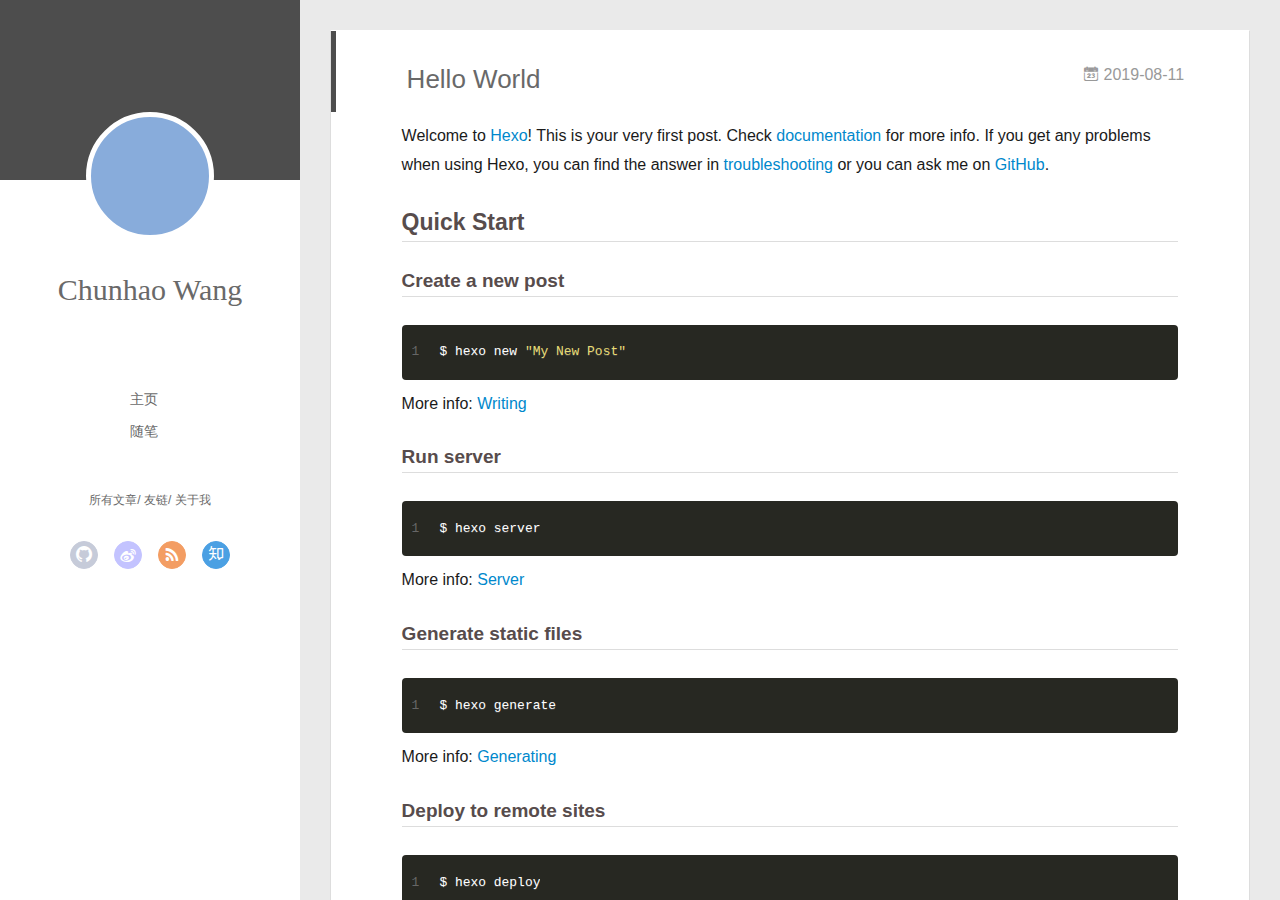
==== commit 6fc4b80c: "Site updated: 2019-08-15 15:53:00" ====
--- a/index.html
+++ b/index.html
@@ -46,7 +46,7 @@
 			<img src="" class="js-avatar">
 		</a>
 		<hgroup>
-		  <h1 class="header-author"><a href="/">John Doe</a></h1>
+		  <h1 class="header-author"><a href="/">Chunhao Wang</a></h1>
 		</hgroup>
 		
 
@@ -104,7 +104,7 @@
 				<img src="" class="js-avatar">
 			</div>
 			<hgroup>
-			  <h1 class="header-author js-header-author">John Doe</h1>
+			  <h1 class="header-author js-header-author">Chunhao Wang</h1>
 			</hgroup>
 			
 			
@@ -237,7 +237,7 @@
   <div class="outer">
     <div id="footer-info">
     	<div class="footer-left">
-    		&copy; 2019 John Doe
+    		&copy; 2019 Chunhao Wang
     	</div>
       	<div class="footer-right">
       		<a href="http://hexo.io/" target="_blank">Hexo</a>  Theme <a href="https://github.com/litten/hexo-theme-yilia" target="_blank">Yilia</a> by Litten
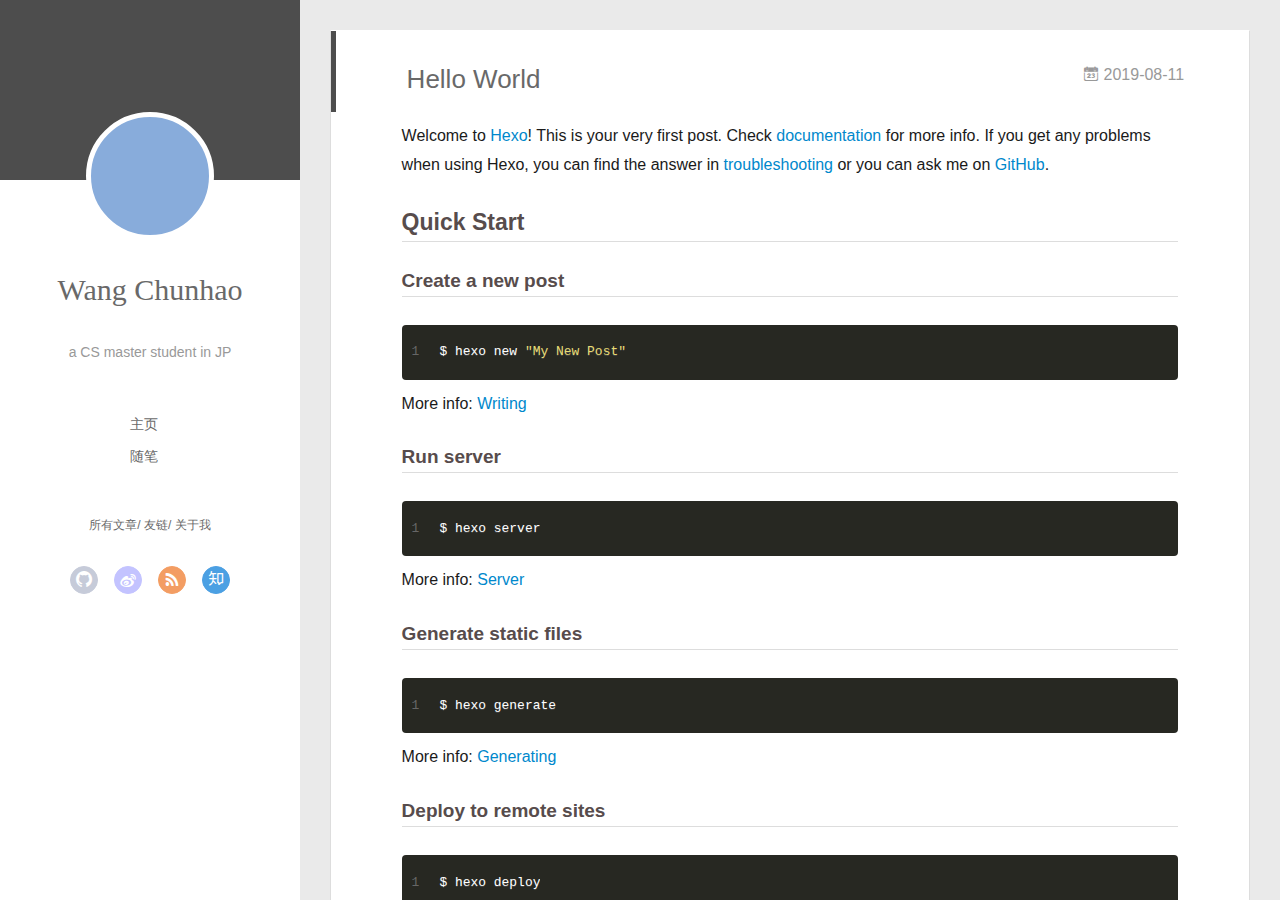
==== commit 9b4e608c: "Site updated: 2019-08-15 16:16:25" ====
--- a/index.html
+++ b/index.html
@@ -6,17 +6,21 @@
   <meta name="renderer" content="webkit">
   <meta http-equiv="X-UA-Compatible" content="IE=edge">
   <link rel="dns-prefetch" href="http://yoursite.com">
-  <title>Hexo</title>
+  <title>My Blog</title>
   <meta name="viewport" content="width=device-width, initial-scale=1, maximum-scale=1">
-  <meta property="og:type" content="website">
-<meta property="og:title" content="Hexo">
+  <meta name="description" content="Hey! I&apos;m an international student for the CS master degree now at University of Tsukuba in Japan. I am from China and was graduated from Donghua University in Shanghai,China.">
+<meta name="keywords" content="python, js, pytorch, tensorflow, developer, go, java, AI, ML, DL, swift,geek">
+<meta property="og:type" content="website">
+<meta property="og:title" content="My Blog">
 <meta property="og:url" content="http://yoursite.com/index.html">
-<meta property="og:site_name" content="Hexo">
+<meta property="og:site_name" content="My Blog">
+<meta property="og:description" content="Hey! I&apos;m an international student for the CS master degree now at University of Tsukuba in Japan. I am from China and was graduated from Donghua University in Shanghai,China.">
 <meta property="og:locale" content="en">
 <meta name="twitter:card" content="summary">
-<meta name="twitter:title" content="Hexo">
-  
-    <link rel="alternative" href="/atom.xml" title="Hexo" type="application/atom+xml">
+<meta name="twitter:title" content="My Blog">
+<meta name="twitter:description" content="Hey! I&apos;m an international student for the CS master degree now at University of Tsukuba in Japan. I am from China and was graduated from Donghua University in Shanghai,China.">
+  
+    <link rel="alternative" href="/atom.xml" title="My Blog" type="application/atom+xml">
   
   
     <link rel="icon" href="/favicon.png">
@@ -46,8 +50,10 @@
 			<img src="" class="js-avatar">
 		</a>
 		<hgroup>
-		  <h1 class="header-author"><a href="/">Chunhao Wang</a></h1>
+		  <h1 class="header-author"><a href="/">Wang Chunhao</a></h1>
 		</hgroup>
+		
+		<p class="header-subtitle">a CS master student in JP</p>
 		
 
 		<nav class="header-menu">
@@ -104,8 +110,10 @@
 				<img src="" class="js-avatar">
 			</div>
 			<hgroup>
-			  <h1 class="header-author js-header-author">Chunhao Wang</h1>
+			  <h1 class="header-author js-header-author">Wang Chunhao</h1>
 			</hgroup>
+			
+			<p class="header-subtitle"><i class="icon icon-quo-left"></i>a CS master student in JP<i class="icon icon-quo-right"></i></p>
 			
 			
 			
@@ -237,7 +245,7 @@
   <div class="outer">
     <div id="footer-info">
     	<div class="footer-left">
-    		&copy; 2019 Chunhao Wang
+    		&copy; 2019 Wang Chunhao
     	</div>
       	<div class="footer-right">
       		<a href="http://hexo.io/" target="_blank">Hexo</a>  Theme <a href="https://github.com/litten/hexo-theme-yilia" target="_blank">Yilia</a> by Litten
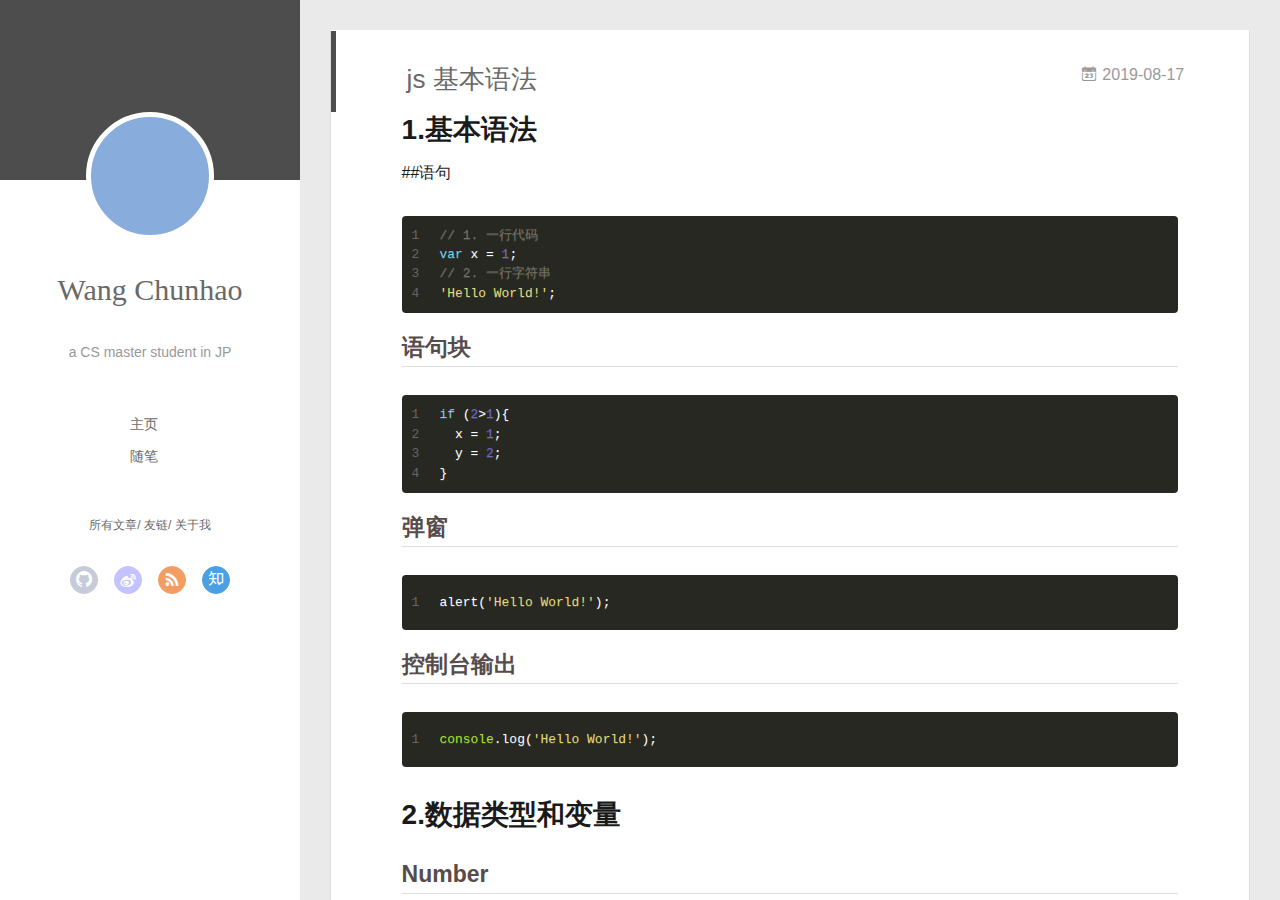
==== commit a78e495e: "Site updated: 2019-08-17 17:36:48" ====
--- a/index.html
+++ b/index.html
@@ -159,6 +159,102 @@
           </div>
           <div id="js-content" class="content-ll">
             
+  
+    <article id="post-js 入门" class="article article-type-post  article-index" itemscope itemprop="blogPost">
+  <div class="article-inner">
+    
+      <header class="article-header">
+        
+  
+    <h1 itemprop="name">
+      <a class="article-title" href="/2019/08/17/js 入门/">js 基本语法</a>
+    </h1>
+  
+
+        
+        <a href="/2019/08/17/js 入门/" class="archive-article-date">
+  	<time datetime="2019-08-17T08:35:29.602Z" itemprop="datePublished"><i class="icon-calendar icon"></i>2019-08-17</time>
+</a>
+        
+      </header>
+    
+    <div class="article-entry" itemprop="articleBody">
+      
+        <h1 id="1-基本语法"><a href="#1-基本语法" class="headerlink" title="1.基本语法"></a>1.基本语法</h1><p>##语句</p>
+<figure class="highlight javascript"><table><tr><td class="gutter"><pre><span class="line">1</span><br><span class="line">2</span><br><span class="line">3</span><br><span class="line">4</span><br></pre></td><td class="code"><pre><span class="line"><span class="comment">// 1. 一行代码</span></span><br><span class="line"><span class="keyword">var</span> x = <span class="number">1</span>;</span><br><span class="line"><span class="comment">// 2. 一行字符串</span></span><br><span class="line"><span class="string">'Hello World!'</span>;</span><br></pre></td></tr></table></figure>
+
+<h2 id="语句块"><a href="#语句块" class="headerlink" title="语句块"></a>语句块</h2><figure class="highlight javascript"><table><tr><td class="gutter"><pre><span class="line">1</span><br><span class="line">2</span><br><span class="line">3</span><br><span class="line">4</span><br></pre></td><td class="code"><pre><span class="line"><span class="keyword">if</span> (<span class="number">2</span>&gt;<span class="number">1</span>)&#123;</span><br><span class="line">  x = <span class="number">1</span>;</span><br><span class="line">  y = <span class="number">2</span>;</span><br><span class="line">&#125;</span><br></pre></td></tr></table></figure>
+
+<h2 id="弹窗"><a href="#弹窗" class="headerlink" title="弹窗"></a>弹窗</h2><figure class="highlight javascript"><table><tr><td class="gutter"><pre><span class="line">1</span><br></pre></td><td class="code"><pre><span class="line">alert(<span class="string">'Hello World!'</span>);</span><br></pre></td></tr></table></figure>
+
+<h2 id="控制台输出"><a href="#控制台输出" class="headerlink" title="控制台输出"></a>控制台输出</h2><figure class="highlight javascript"><table><tr><td class="gutter"><pre><span class="line">1</span><br></pre></td><td class="code"><pre><span class="line"><span class="built_in">console</span>.log(<span class="string">'Hello World!'</span>);</span><br></pre></td></tr></table></figure>
+
+<h1 id="2-数据类型和变量"><a href="#2-数据类型和变量" class="headerlink" title="2.数据类型和变量"></a>2.数据类型和变量</h1><h2 id="Number"><a href="#Number" class="headerlink" title="Number"></a>Number</h2><figure class="highlight javascript"><table><tr><td class="gutter"><pre><span class="line">1</span><br><span class="line">2</span><br><span class="line">3</span><br><span class="line">4</span><br><span class="line">5</span><br><span class="line">6</span><br><span class="line">7</span><br></pre></td><td class="code"><pre><span class="line"><span class="number">123</span>;</span><br><span class="line"><span class="number">4.5</span>;</span><br><span class="line"><span class="number">6.7e3</span>;</span><br><span class="line"><span class="number">-89</span>;</span><br><span class="line"><span class="literal">NaN</span>;</span><br><span class="line"><span class="literal">Infinity</span>;</span><br><span class="line"><span class="number">0xab</span>;</span><br></pre></td></tr></table></figure>
+
+<p>##字符串</p>
+<figure class="highlight javascript"><table><tr><td class="gutter"><pre><span class="line">1</span><br><span class="line">2</span><br><span class="line">3</span><br><span class="line">4</span><br><span class="line">5</span><br><span class="line">6</span><br><span class="line">7</span><br><span class="line">8</span><br><span class="line">9</span><br><span class="line">10</span><br><span class="line">11</span><br><span class="line">12</span><br><span class="line">13</span><br><span class="line">14</span><br><span class="line">15</span><br><span class="line">16</span><br><span class="line">17</span><br><span class="line">18</span><br><span class="line">19</span><br></pre></td><td class="code"><pre><span class="line"><span class="string">'abc'</span>;</span><br><span class="line"><span class="string">"abc"</span>;</span><br><span class="line">\ <span class="comment">// 转义字符</span></span><br><span class="line"><span class="string">'\x41'</span> <span class="comment">// A</span></span><br><span class="line"><span class="string">'\u4e2d\u6587'</span> <span class="comment">//==='中文'</span></span><br><span class="line"><span class="comment">/* 多行字符串 */</span></span><br><span class="line"><span class="string">`this is </span></span><br><span class="line"><span class="string">a multi-line </span></span><br><span class="line"><span class="string">string`</span></span><br><span class="line"><span class="comment">/* 模板字符串 */</span></span><br><span class="line"><span class="keyword">var</span> message = <span class="string">`你好, <span class="subst">$&#123;name&#125;</span>, 你今年<span class="subst">$&#123;age&#125;</span>岁了!`</span>;</span><br><span class="line"><span class="comment">/* 操作字符串 */</span></span><br><span class="line"><span class="keyword">var</span> s = <span class="string">'Hello, world!'</span>;</span><br><span class="line">s.length;</span><br><span class="line">s[<span class="number">0</span>]                  <span class="comment">//索引值</span></span><br><span class="line">s.toUpperCase();      <span class="comment">//大写</span></span><br><span class="line">s.toLowerCase();      <span class="comment">//小写</span></span><br><span class="line">s.indexOf(<span class="string">','</span>);       <span class="comment">//返回索引</span></span><br><span class="line">s.substring(<span class="number">4</span>,<span class="number">9</span>);     <span class="comment">//截取子串</span></span><br></pre></td></tr></table></figure>
+
+<h2 id="布尔值"><a href="#布尔值" class="headerlink" title="布尔值"></a>布尔值</h2><figure class="highlight javascript"><table><tr><td class="gutter"><pre><span class="line">1</span><br><span class="line">2</span><br><span class="line">3</span><br><span class="line">4</span><br><span class="line">5</span><br></pre></td><td class="code"><pre><span class="line"><span class="literal">true</span>;</span><br><span class="line"><span class="literal">false</span>;</span><br><span class="line"><span class="literal">true</span> &amp;&amp; <span class="literal">true</span>;</span><br><span class="line"><span class="literal">true</span> || <span class="literal">false</span>;</span><br><span class="line">!<span class="literal">true</span>;</span><br></pre></td></tr></table></figure>
+
+<h2 id="比较运算符"><a href="#比较运算符" class="headerlink" title="比较运算符"></a>比较运算符</h2><figure class="highlight javascript"><table><tr><td class="gutter"><pre><span class="line">1</span><br><span class="line">2</span><br><span class="line">3</span><br><span class="line">4</span><br></pre></td><td class="code"><pre><span class="line"><span class="literal">false</span> == <span class="number">0</span>; <span class="comment">// true   == 自动转换数据类型</span></span><br><span class="line"><span class="literal">false</span> === <span class="number">0</span>; <span class="comment">// false === 坚持使用</span></span><br><span class="line"><span class="literal">NaN</span> === <span class="literal">NaN</span>  <span class="comment">// false</span></span><br><span class="line"><span class="built_in">isNaN</span>(<span class="literal">NaN</span>) === <span class="literal">true</span> <span class="comment">// true</span></span><br></pre></td></tr></table></figure>
+
+<h2 id="null-amp-undefined"><a href="#null-amp-undefined" class="headerlink" title="null &amp; undefined"></a>null &amp; undefined</h2><figure class="highlight plain"><table><tr><td class="gutter"><pre><span class="line">1</span><br><span class="line">2</span><br></pre></td><td class="code"><pre><span class="line">null; // 空值 坚持使用</span><br><span class="line">undefine; // 未定义</span><br></pre></td></tr></table></figure>
+
+<h2 id="数组"><a href="#数组" class="headerlink" title="数组"></a>数组</h2><figure class="highlight javascript"><table><tr><td class="gutter"><pre><span class="line">1</span><br><span class="line">2</span><br><span class="line">3</span><br><span class="line">4</span><br><span class="line">5</span><br><span class="line">6</span><br><span class="line">7</span><br><span class="line">8</span><br><span class="line">9</span><br><span class="line">10</span><br><span class="line">11</span><br><span class="line">12</span><br><span class="line">13</span><br><span class="line">14</span><br><span class="line">15</span><br><span class="line">16</span><br><span class="line">17</span><br><span class="line">18</span><br><span class="line">19</span><br><span class="line">20</span><br></pre></td><td class="code"><pre><span class="line"><span class="comment">/* 两种创建方式 */</span></span><br><span class="line">[<span class="number">1</span>,<span class="number">2</span>,<span class="number">3.14</span>,<span class="literal">NaN</span>,<span class="literal">Infinity</span>];</span><br><span class="line">arr = <span class="keyword">new</span> <span class="built_in">Array</span>(<span class="number">1</span>,<span class="number">2</span>,<span class="number">3</span>);</span><br><span class="line">arr.length;</span><br><span class="line">arr.indexOf(<span class="number">3</span>);</span><br><span class="line">arr.slice(<span class="number">1</span>,<span class="number">3</span>);</span><br><span class="line">arr.push();</span><br><span class="line">arr.pop();</span><br><span class="line">arr.unshift();</span><br><span class="line">arr.shift();</span><br><span class="line">arr.sort();</span><br><span class="line">arr.reverse();</span><br><span class="line"><span class="comment">/* splice 修改 array 万能方法*/</span></span><br><span class="line"><span class="comment">// arrayObject.splice(index,howmany,item1,.....,itemX)</span></span><br><span class="line"><span class="comment">// howmany = 删除几个</span></span><br><span class="line"><span class="comment">// item = 添加元素</span></span><br><span class="line">arr.splice(<span class="number">2</span>,<span class="number">3</span>,<span class="number">4</span>,<span class="number">5</span>,<span class="number">5</span>,<span class="number">3</span>);</span><br><span class="line"><span class="keyword">var</span> added = arr.concat([<span class="number">1</span>,<span class="number">2</span>,<span class="number">3</span>]);</span><br><span class="line">arr.join(<span class="string">'-'</span>);</span><br><span class="line">arr1 = [[],[]]</span><br></pre></td></tr></table></figure>
+
+<h2 id="对象"><a href="#对象" class="headerlink" title="对象"></a>对象</h2><figure class="highlight javascript"><table><tr><td class="gutter"><pre><span class="line">1</span><br><span class="line">2</span><br><span class="line">3</span><br><span class="line">4</span><br><span class="line">5</span><br><span class="line">6</span><br><span class="line">7</span><br><span class="line">8</span><br><span class="line">9</span><br><span class="line">10</span><br><span class="line">11</span><br><span class="line">12</span><br><span class="line">13</span><br><span class="line">14</span><br><span class="line">15</span><br></pre></td><td class="code"><pre><span class="line"><span class="keyword">var</span> person = &#123;</span><br><span class="line">	name:<span class="string">'bob'</span>,</span><br><span class="line">	age:<span class="number">12</span>,</span><br><span class="line">	tags:[<span class="string">'js'</span>,<span class="string">'web'</span>,<span class="string">'mobile'</span>],</span><br><span class="line">	city:<span class="string">'beijing'</span>,</span><br><span class="line">	hasCar:<span class="literal">true</span>,</span><br><span class="line">	zipcode:<span class="literal">null</span></span><br><span class="line">&#125;;</span><br><span class="line"></span><br><span class="line">person.name</span><br><span class="line">person.age</span><br><span class="line">person[<span class="string">'name'</span>]</span><br><span class="line"><span class="keyword">delete</span> person.name</span><br><span class="line"><span class="string">'name'</span> <span class="keyword">in</span> person;</span><br><span class="line">person.hasOwnPropertyr(<span class="string">'name'</span>);</span><br></pre></td></tr></table></figure>
+
+<h2 id="Map"><a href="#Map" class="headerlink" title="Map"></a>Map</h2><figure class="highlight javascript"><table><tr><td class="gutter"><pre><span class="line">1</span><br><span class="line">2</span><br><span class="line">3</span><br><span class="line">4</span><br><span class="line">5</span><br></pre></td><td class="code"><pre><span class="line"><span class="keyword">var</span> m = <span class="keyword">new</span> map([[<span class="string">'bob'</span>,<span class="number">23</span>],[<span class="string">'bobs'</span>,<span class="number">233</span>],[<span class="string">'abob'</span>,<span class="number">123</span>]])</span><br><span class="line">m.get(<span class="string">'bob'</span>)</span><br><span class="line">m.set(<span class="string">'dd'</span>,<span class="number">54</span>)</span><br><span class="line">m.has(<span class="string">'bob'</span>)</span><br><span class="line">m.delete(<span class="string">'bobs'</span>)</span><br></pre></td></tr></table></figure>
+
+<h2 id="Set"><a href="#Set" class="headerlink" title="Set"></a>Set</h2><figure class="highlight javascript"><table><tr><td class="gutter"><pre><span class="line">1</span><br><span class="line">2</span><br><span class="line">3</span><br></pre></td><td class="code"><pre><span class="line"><span class="keyword">var</span> s2 = <span class="keyword">new</span> <span class="built_in">Set</span>([<span class="number">1</span>, <span class="number">2</span>, <span class="number">3</span>]); <span class="comment">// 含1, 2, 3</span></span><br><span class="line">s2.add(<span class="number">5</span>);</span><br><span class="line">s2.delete(<span class="number">5</span>);</span><br></pre></td></tr></table></figure>
+
+<h2 id="iterable"><a href="#iterable" class="headerlink" title="iterable"></a>iterable</h2><figure class="highlight javascript"><table><tr><td class="gutter"><pre><span class="line">1</span><br><span class="line">2</span><br><span class="line">3</span><br><span class="line">4</span><br><span class="line">5</span><br><span class="line">6</span><br><span class="line">7</span><br><span class="line">8</span><br><span class="line">9</span><br></pre></td><td class="code"><pre><span class="line"><span class="comment">// iterable_items = array object set map</span></span><br><span class="line"><span class="keyword">for</span> (<span class="keyword">var</span> itm <span class="keyword">of</span> iterable_items) &#123;  <span class="comment">// for ... of ...</span></span><br><span class="line">  	<span class="built_in">console</span>.log(itm);</span><br><span class="line">&#125;</span><br><span class="line"><span class="comment">// forEach</span></span><br><span class="line"><span class="keyword">var</span> m = <span class="keyword">new</span> <span class="built_in">Map</span>([[<span class="number">1</span>, <span class="string">'x'</span>], [<span class="number">2</span>, <span class="string">'y'</span>], [<span class="number">3</span>, <span class="string">'z'</span>]]);</span><br><span class="line">m.forEach(<span class="function"><span class="keyword">function</span> (<span class="params">value, key, map</span>) </span>&#123;</span><br><span class="line">    <span class="built_in">console</span>.log(value);</span><br><span class="line">&#125;);</span><br></pre></td></tr></table></figure>
+
+<h2 id="if"><a href="#if" class="headerlink" title="if"></a>if</h2><figure class="highlight javascript"><table><tr><td class="gutter"><pre><span class="line">1</span><br><span class="line">2</span><br><span class="line">3</span><br><span class="line">4</span><br><span class="line">5</span><br><span class="line">6</span><br><span class="line">7</span><br><span class="line">8</span><br><span class="line">9</span><br></pre></td><td class="code"><pre><span class="line"><span class="keyword">if</span> ()&#123;</span><br><span class="line">	;</span><br><span class="line">&#125;</span><br><span class="line"><span class="keyword">else</span> <span class="keyword">if</span> ()&#123;</span><br><span class="line">	;</span><br><span class="line">&#125;</span><br><span class="line"><span class="keyword">else</span> &#123;</span><br><span class="line">	;</span><br><span class="line">&#125;</span><br></pre></td></tr></table></figure>
+
+<h2 id="循环"><a href="#循环" class="headerlink" title="循环"></a>循环</h2><figure class="highlight javascript"><table><tr><td class="gutter"><pre><span class="line">1</span><br><span class="line">2</span><br><span class="line">3</span><br><span class="line">4</span><br><span class="line">5</span><br><span class="line">6</span><br><span class="line">7</span><br><span class="line">8</span><br><span class="line">9</span><br><span class="line">10</span><br><span class="line">11</span><br><span class="line">12</span><br><span class="line">13</span><br><span class="line">14</span><br><span class="line">15</span><br><span class="line">16</span><br><span class="line">17</span><br><span class="line">18</span><br><span class="line">19</span><br><span class="line">20</span><br><span class="line">21</span><br><span class="line">22</span><br><span class="line">23</span><br><span class="line">24</span><br><span class="line">25</span><br><span class="line">26</span><br><span class="line">27</span><br><span class="line">28</span><br><span class="line">29</span><br><span class="line">30</span><br><span class="line">31</span><br><span class="line">32</span><br><span class="line">33</span><br></pre></td><td class="code"><pre><span class="line"><span class="keyword">var</span> x = <span class="number">0</span>;</span><br><span class="line"><span class="keyword">var</span> i;</span><br><span class="line"><span class="comment">// for循环最常用的地方是利用索引来遍历数组：</span></span><br><span class="line"><span class="keyword">for</span> (i=<span class="number">1</span>; i&lt;=<span class="number">10000</span>; i++) &#123;</span><br><span class="line">    x = x + i;</span><br><span class="line">&#125;</span><br><span class="line"></span><br><span class="line"><span class="comment">// for循环的一个变体是for ... in循环，它可以把一个对象的所有属性依次循环出来：</span></span><br><span class="line"><span class="keyword">var</span> o = &#123;</span><br><span class="line">    name: <span class="string">'Jack'</span>,</span><br><span class="line">    age: <span class="number">20</span>,</span><br><span class="line">    city: <span class="string">'Beijing'</span></span><br><span class="line">&#125;;</span><br><span class="line"><span class="keyword">for</span> (<span class="keyword">var</span> key <span class="keyword">in</span> o) &#123;</span><br><span class="line">    <span class="built_in">console</span>.log(key); <span class="comment">// 'name', 'age', 'city'</span></span><br><span class="line">&#125;</span><br><span class="line"><span class="keyword">for</span> (<span class="keyword">var</span> idx <span class="keyword">in</span> arr) &#123; <span class="comment">// array 也是对象</span></span><br><span class="line">  	<span class="built_in">console</span>.log(idx);  <span class="comment">// idx string</span></span><br><span class="line">  	<span class="built_in">console</span>.log(arr[idex]);</span><br><span class="line">&#125;</span><br><span class="line"></span><br><span class="line"><span class="comment">// while</span></span><br><span class="line"><span class="keyword">var</span> x = <span class="number">0</span>;</span><br><span class="line"><span class="keyword">var</span> n = <span class="number">99</span>;</span><br><span class="line"><span class="keyword">while</span> (n &gt; <span class="number">0</span>) &#123;</span><br><span class="line">    x = x + n;</span><br><span class="line">    n = n - <span class="number">2</span>;</span><br><span class="line">&#125;</span><br><span class="line"></span><br><span class="line"><span class="keyword">var</span> n = <span class="number">0</span>;</span><br><span class="line"><span class="keyword">do</span> &#123;</span><br><span class="line">    n = n + <span class="number">1</span>;</span><br><span class="line">&#125; <span class="keyword">while</span> (n &lt; <span class="number">100</span>);</span><br></pre></td></tr></table></figure>
+
+
+      
+
+      
+    </div>
+    <div class="article-info article-info-index">
+      
+      
+      
+
+      
+        <p class="article-more-link">
+          <a class="article-more-a" href="/2019/08/17/js 入门/">展开全文 >></a>
+        </p>
+      
+
+      
+      <div class="clearfix"></div>
+    </div>
+  </div>
+</article>
+
+<aside class="wrap-side-operation">
+    <div class="mod-side-operation">
+        
+        <div class="jump-container" id="js-jump-container" style="display:none;">
+            <a href="javascript:void(0)" class="mod-side-operation__jump-to-top">
+                <i class="icon-font icon-back"></i>
+            </a>
+            <div id="js-jump-plan-container" class="jump-plan-container" style="top: -11px;">
+                <i class="icon-font icon-plane jump-plane"></i>
+            </div>
+        </div>
+        
+        
+    </div>
+</aside>
+
+
+
+
   
     <article id="post-hello-world" class="article article-type-post  article-index" itemscope itemprop="blogPost">
   <div class="article-inner">
